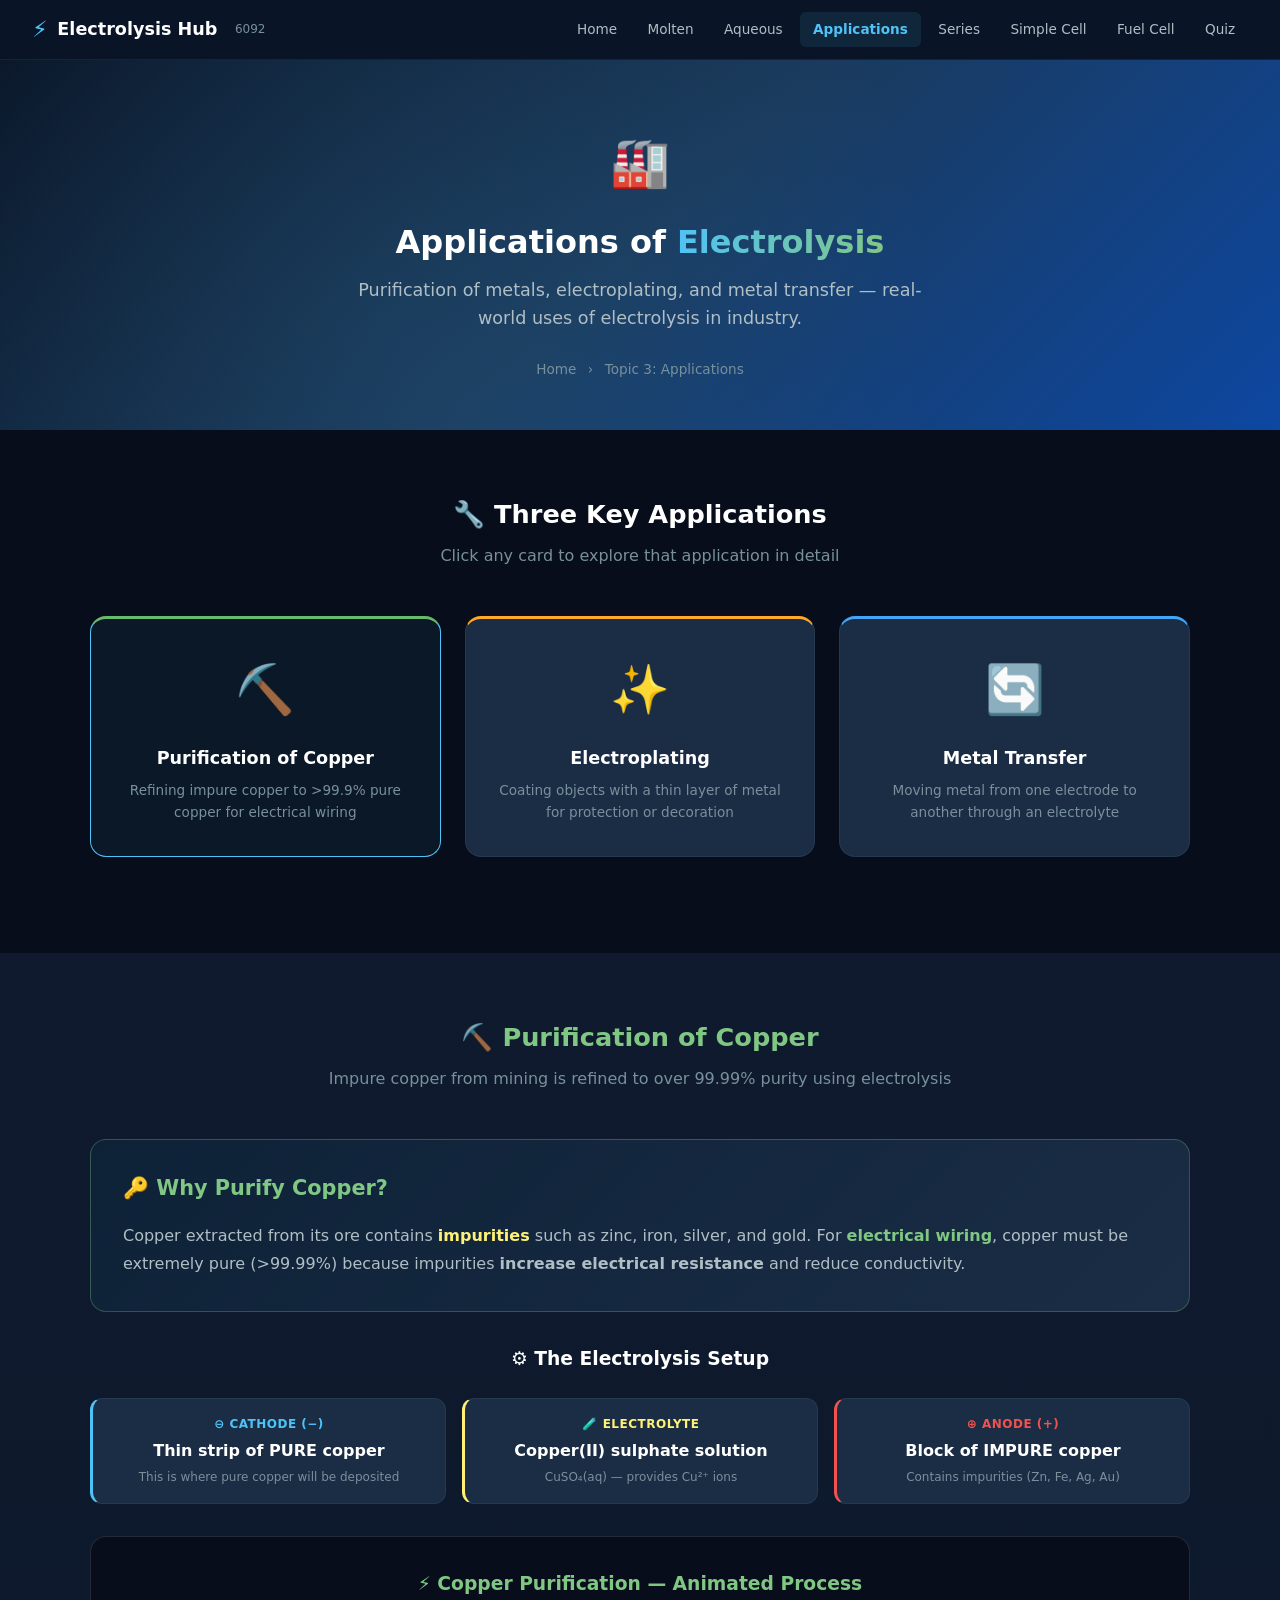
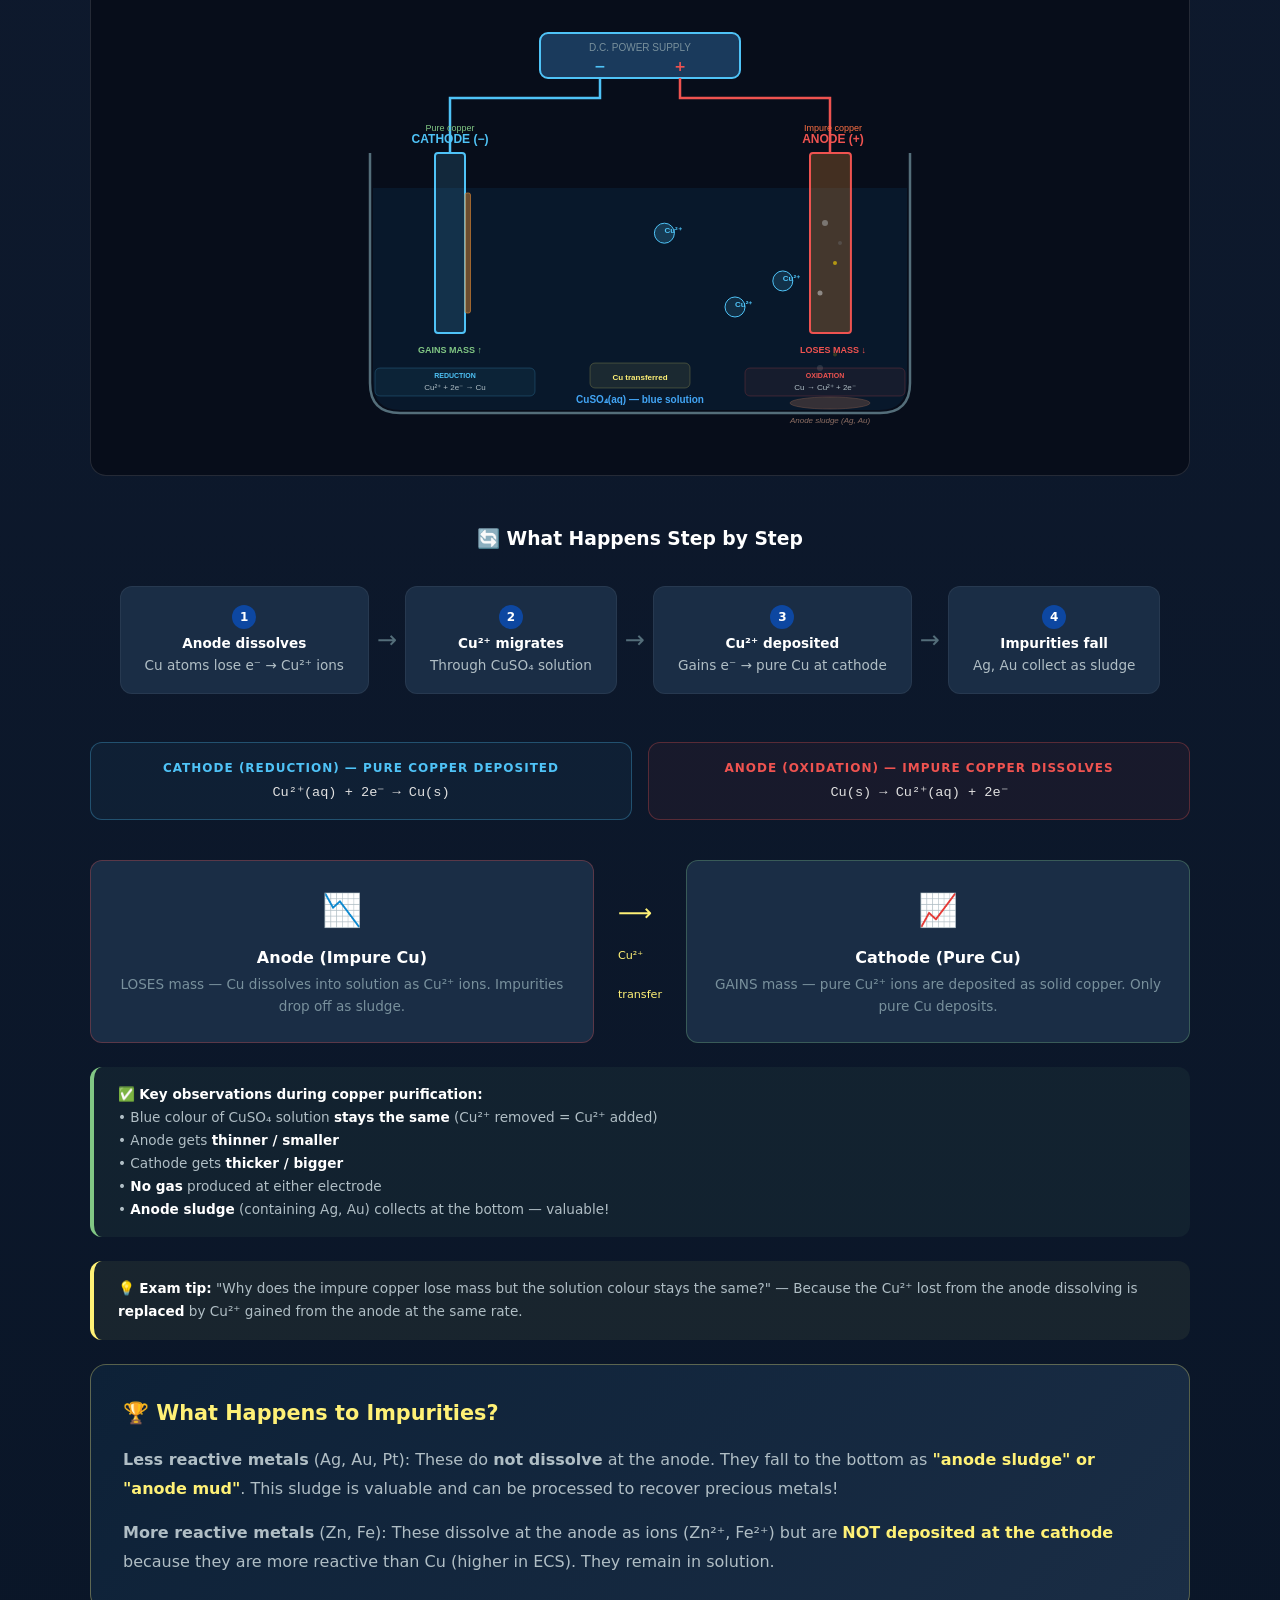
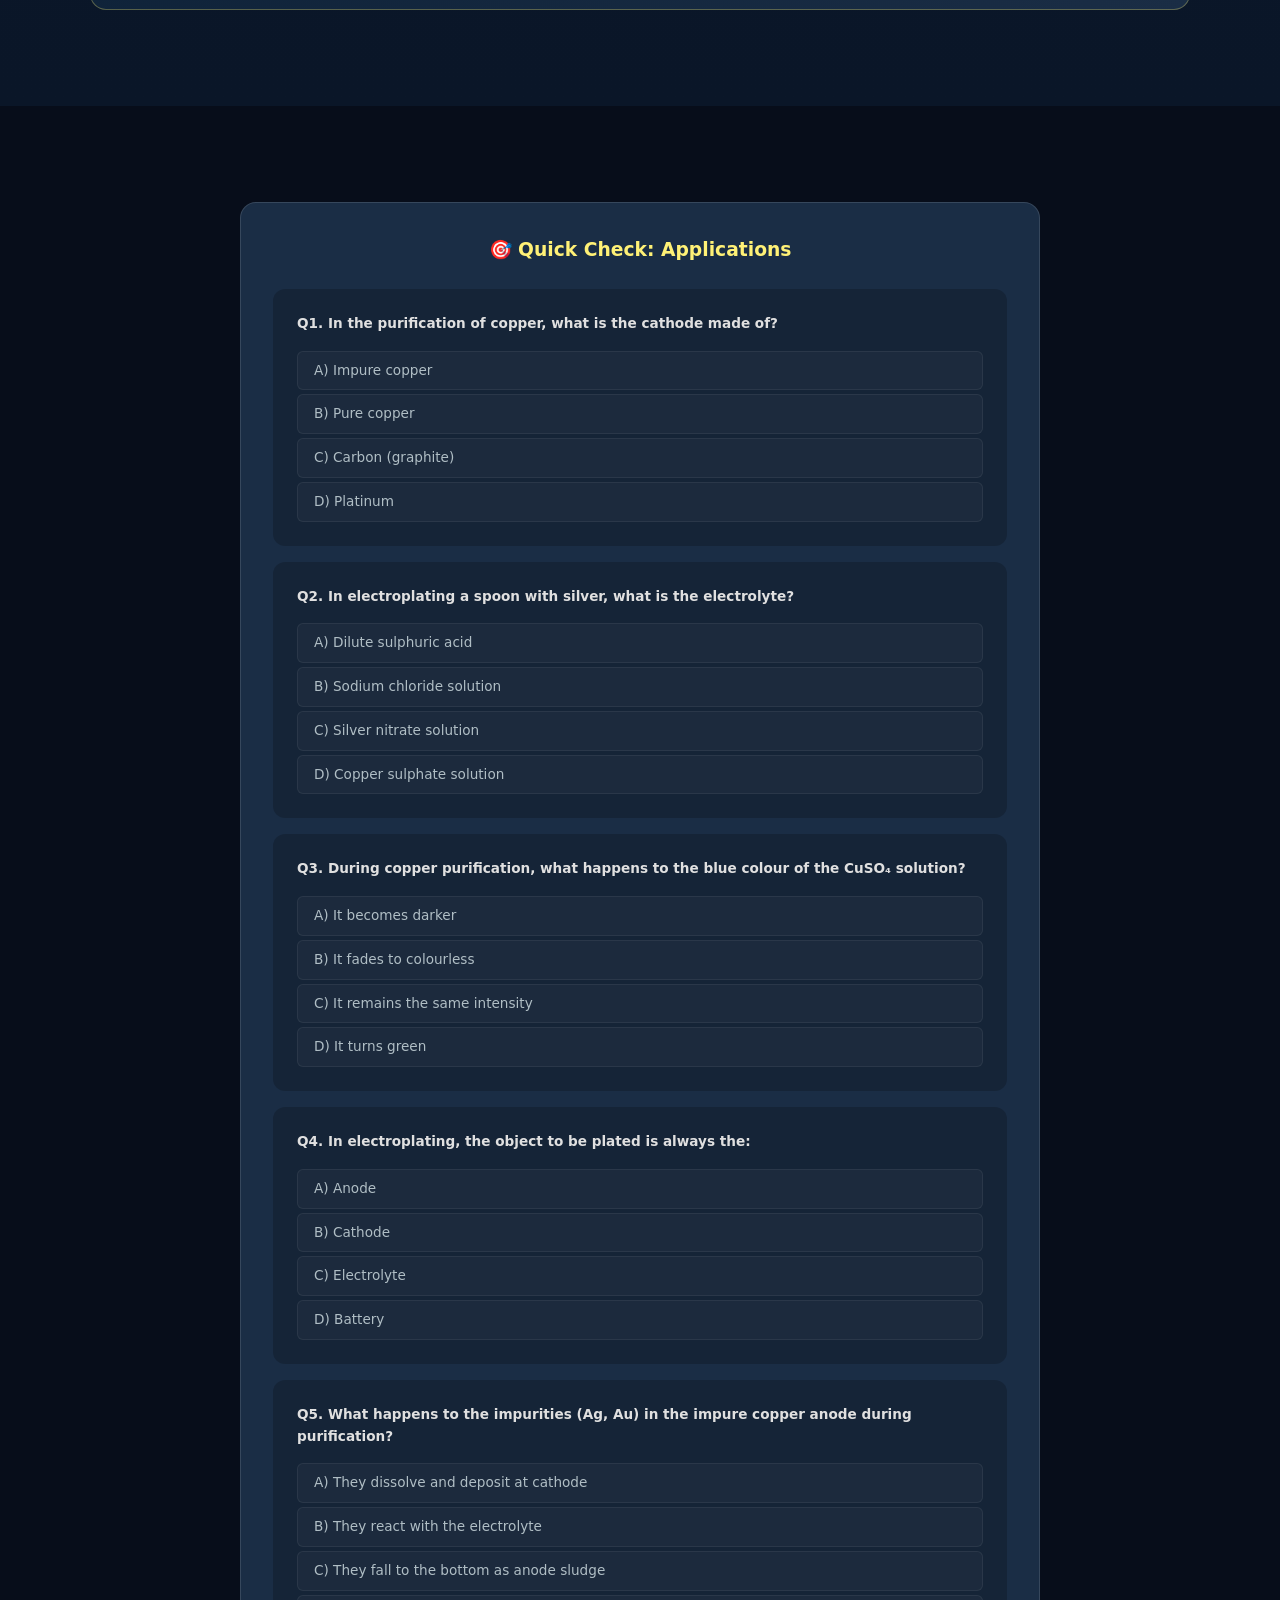
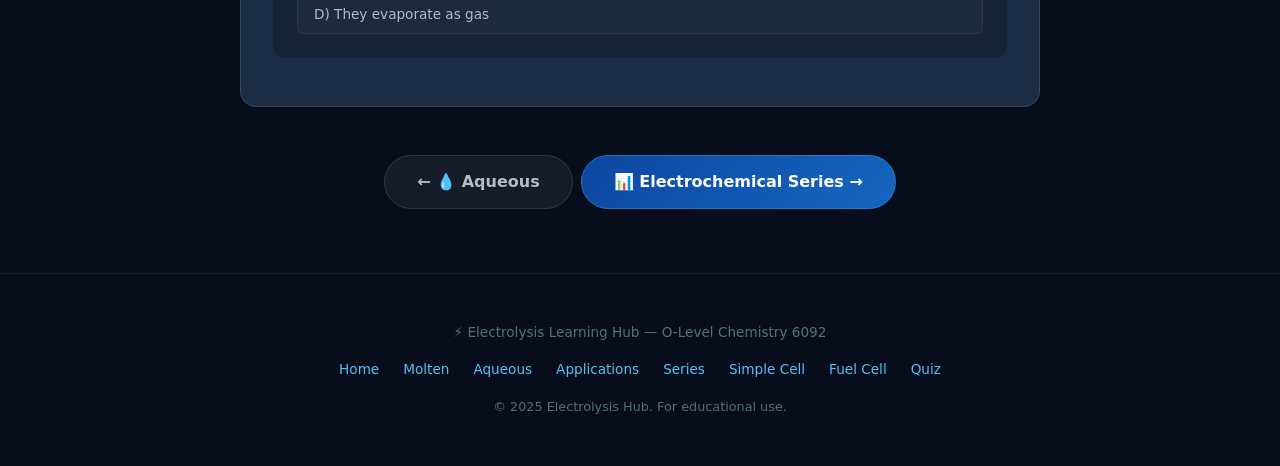
==== applications.html @ e43a7a14 "Add files via upload" ====
<!DOCTYPE html>
<html lang="en">
<head>
    <meta charset="UTF-8">
    <meta name="viewport" content="width=device-width, initial-scale=1.0">
    <title>Applications of Electrolysis | Electrolysis Hub</title>
    <link rel="stylesheet" href="styles.css">
    <style>
        /* ===== APPLICATION PAGE SPECIFIC STYLES ===== */

        /* Application card with icon strip */
        .app-hero-grid {
            display: grid;
            grid-template-columns: repeat(3, 1fr);
            gap: var(--space-lg);
            margin: var(--space-xl) 0;
        }

        .app-hero-card {
            background: var(--bg-card);
            border: 1px solid var(--border-subtle);
            border-radius: var(--radius-lg);
            padding: var(--space-xl);
            text-align: center;
            cursor: pointer;
            transition: all var(--transition-fast);
        }

        .app-hero-card:hover {
            transform: translateY(-4px);
            box-shadow: var(--shadow-glow-blue);
            border-color: var(--border-accent);
        }

        .app-hero-card.active-app {
            border-color: var(--blue-light);
            background: rgba(79, 195, 247, 0.06);
        }

        .app-hero-card .app-icon {
            font-size: 3rem;
            display: block;
            margin-bottom: var(--space-md);
        }

        .app-hero-card h3 {
            color: var(--text-white);
            font-size: var(--fs-md);
            margin-bottom: var(--space-sm);
        }

        .app-hero-card p {
            color: var(--text-muted);
            font-size: var(--fs-sm);
        }

        .app-hero-card.purify { border-top: 3px solid #66bb6a; }
        .app-hero-card.electroplate { border-top: 3px solid #ffa726; }
        .app-hero-card.extract { border-top: 3px solid #42a5f5; }

        /* Application detail panels */
        .app-panel {
            display: none;
            animation: fadeTabIn 0.4s ease;
        }

        .app-panel.active {
            display: block;
        }

        /* Setup diagram label cards */
        .setup-labels {
            display: grid;
            grid-template-columns: repeat(3, 1fr);
            gap: var(--space-md);
            margin: var(--space-lg) 0;
        }

        .setup-label-card {
            background: var(--bg-card);
            border: 1px solid var(--border-subtle);
            border-radius: var(--radius-md);
            padding: var(--space-md) var(--space-lg);
            text-align: center;
            transition: all var(--transition-fast);
        }

        .setup-label-card:hover {
            border-color: var(--border-accent);
        }

        .setup-label-card .label-title {
            font-size: var(--fs-xs);
            font-weight: 700;
            text-transform: uppercase;
            letter-spacing: 0.5px;
            margin-bottom: var(--space-xs);
        }

        .setup-label-card .label-value {
            color: var(--text-white);
            font-weight: 600;
            font-size: var(--fs-base);
        }

        .setup-label-card .label-detail {
            color: var(--text-muted);
            font-size: var(--fs-xs);
            margin-top: var(--space-xs);
        }

        .setup-label-card.cathode-label { border-left: 3px solid var(--blue-light); }
        .setup-label-card.cathode-label .label-title { color: var(--blue-light); }

        .setup-label-card.anode-label { border-left: 3px solid var(--red-light); }
        .setup-label-card.anode-label .label-title { color: var(--red-light); }

        .setup-label-card.electrolyte-label { border-left: 3px solid var(--yellow-light); }
        .setup-label-card.electrolyte-label .label-title { color: var(--yellow-light); }

        /* Process flow */
        .process-flow {
            display: flex;
            align-items: center;
            justify-content: center;
            gap: var(--space-sm);
            margin: var(--space-xl) 0;
            flex-wrap: wrap;
        }

        .flow-step {
            background: var(--bg-card);
            border: 1px solid var(--border-subtle);
            border-radius: var(--radius-md);
            padding: var(--space-md) var(--space-lg);
            text-align: center;
            min-width: 140px;
            transition: all var(--transition-fast);
        }

        .flow-step:hover {
            border-color: var(--border-accent);
        }

        .flow-step .flow-num {
            display: inline-block;
            width: 24px;
            height: 24px;
            border-radius: 50%;
            background: var(--blue-primary);
            color: #fff;
            font-size: var(--fs-xs);
            font-weight: 700;
            line-height: 24px;
            margin-bottom: var(--space-xs);
        }

        .flow-step .flow-text {
            color: var(--text-secondary);
            font-size: var(--fs-sm);
        }

        .flow-step .flow-text strong {
            color: var(--text-white);
            display: block;
        }

        .flow-arrow {
            color: var(--text-dim);
            font-size: 1.5rem;
        }

        /* Electroplating builder */
        .plating-builder {
            background: var(--bg-card);
            border: 1px solid var(--border-light);
            border-radius: var(--radius-lg);
            padding: var(--space-xl);
            margin: var(--space-xl) 0;
        }

        .plating-builder h4 {
            color: var(--text-white);
            text-align: center;
            margin-bottom: var(--space-lg);
        }

        .builder-row {
            display: grid;
            grid-template-columns: 1fr 1fr 1fr;
            gap: var(--space-lg);
            margin-bottom: var(--space-lg);
        }

        .builder-field label {
            display: block;
            color: var(--text-secondary);
            font-size: var(--fs-sm);
            font-weight: 600;
            margin-bottom: var(--space-sm);
        }

        .builder-field select {
            width: 100%;
            padding: 0.6rem 1rem;
            background: var(--bg-elevated);
            color: var(--text-primary);
            border: 1px solid var(--border-light);
            border-radius: var(--radius-sm);
            font-size: var(--fs-sm);
            font-family: var(--font-main);
            cursor: pointer;
            appearance: none;
            -webkit-appearance: none;
            background-image: url("data:image/svg+xml,%3Csvg xmlns='http://www.w3.org/2000/svg' width='12' height='8' viewBox='0 0 12 8'%3E%3Cpath d='M1 1l5 5 5-5' stroke='%2378909c' stroke-width='1.5' fill='none'/%3E%3C/svg%3E");
            background-repeat: no-repeat;
            background-position: right 10px center;
            padding-right: 2rem;
        }

        .builder-field select:focus {
            outline: none;
            border-color: var(--blue-light);
            box-shadow: 0 0 0 3px rgba(79, 195, 247, 0.15);
        }

        /* Plating result card */
        .plating-result {
            display: none;
            background: rgba(0, 0, 0, 0.2);
            border: 1px solid var(--border-subtle);
            border-radius: var(--radius-lg);
            padding: var(--space-xl);
            margin-top: var(--space-lg);
            animation: fadeTabIn 0.3s ease;
        }

        .plating-result.show { display: block; }

        .plating-result .result-title {
            color: var(--yellow-light);
            font-size: var(--fs-lg);
            text-align: center;
            margin-bottom: var(--space-lg);
        }

        /* Real-world applications info */
        .real-world-grid {
            display: grid;
            grid-template-columns: repeat(auto-fit, minmax(240px, 1fr));
            gap: var(--space-lg);
            margin: var(--space-xl) 0;
        }

        .rw-card {
            background: var(--bg-card);
            border: 1px solid var(--border-subtle);
            border-radius: var(--radius-lg);
            padding: var(--space-xl);
            transition: all var(--transition-fast);
        }

        .rw-card:hover {
            border-color: var(--border-accent);
            transform: translateY(-2px);
        }

        .rw-card .rw-icon {
            font-size: 2rem;
            margin-bottom: var(--space-md);
        }

        .rw-card h4 {
            color: var(--text-white);
            font-size: var(--fs-base);
            margin-bottom: var(--space-sm);
        }

        .rw-card p {
            color: var(--text-secondary);
            font-size: var(--fs-sm);
            line-height: 1.6;
        }

        /* Animated transfer visual */
        .transfer-visual {
            background: var(--bg-darkest);
            border: 1px solid var(--border-light);
            border-radius: var(--radius-lg);
            padding: var(--space-xl);
            margin: var(--space-xl) 0;
            text-align: center;
            overflow: hidden;
        }

        /* Mass change indicator */
        .mass-change-row {
            display: grid;
            grid-template-columns: 1fr auto 1fr;
            gap: var(--space-lg);
            align-items: center;
            margin: var(--space-lg) 0;
        }

        .mass-box {
            background: var(--bg-card);
            border: 1px solid var(--border-subtle);
            border-radius: var(--radius-md);
            padding: var(--space-lg);
            text-align: center;
        }

        .mass-box.increase {
            border-color: rgba(129, 199, 132, 0.3);
        }

        .mass-box.increase .mass-icon { color: var(--green-light); }

        .mass-box.decrease {
            border-color: rgba(239, 83, 80, 0.3);
        }

        .mass-box.decrease .mass-icon { color: var(--red-light); }

        .mass-icon {
            font-size: 2rem;
            display: block;
            margin-bottom: var(--space-sm);
        }

        .mass-label {
            color: var(--text-white);
            font-weight: 600;
            font-size: var(--fs-base);
            margin-bottom: var(--space-xs);
        }

        .mass-detail {
            color: var(--text-muted);
            font-size: var(--fs-sm);
        }

        .mass-arrow {
            color: var(--yellow-light);
            font-size: 1.5rem;
        }

        /* Advantages disadvantages grid */
        .adv-disadv {
            display: grid;
            grid-template-columns: 1fr 1fr;
            gap: var(--space-lg);
            margin: var(--space-lg) 0;
        }

        .adv-col, .disadv-col {
            background: var(--bg-card);
            border-radius: var(--radius-lg);
            padding: var(--space-xl);
            border: 1px solid var(--border-subtle);
        }

        .adv-col {
            border-top: 3px solid var(--green-light);
        }

        .adv-col h4 {
            color: var(--green-light);
            margin-bottom: var(--space-md);
        }

        .disadv-col {
            border-top: 3px solid var(--red-light);
        }

        .disadv-col h4 {
            color: var(--red-light);
            margin-bottom: var(--space-md);
        }

        .adv-col li, .disadv-col li {
            padding: var(--space-sm) 0;
            color: var(--text-secondary);
            font-size: var(--fs-sm);
            line-height: 1.6;
            padding-left: 1.3rem;
            position: relative;
        }

        .adv-col li::before {
            content: '✓';
            position: absolute;
            left: 0;
            color: var(--green-light);
            font-weight: bold;
        }

        .disadv-col li::before {
            content: '✗';
            position: absolute;
            left: 0;
            color: var(--red-light);
            font-weight: bold;
        }

        /* Quick check quiz */
        .quick-check {
            background: var(--bg-card);
            border: 1px solid var(--border-light);
            border-radius: var(--radius-lg);
            padding: var(--space-xl);
            margin: var(--space-xl) 0;
        }

        .quick-check h3 {
            color: var(--yellow-light);
            text-align: center;
            margin-bottom: var(--space-lg);
        }

        .qc-question {
            background: rgba(0,0,0,0.2);
            border-radius: var(--radius-md);
            padding: var(--space-lg);
            margin-bottom: var(--space-md);
        }

        .qc-question p {
            color: var(--text-primary);
            font-size: var(--fs-sm);
            font-weight: 600;
            margin-bottom: var(--space-md);
        }

        .qc-options {
            display: flex;
            flex-direction: column;
            gap: var(--space-xs);
        }

        .qc-opt {
            padding: 0.5rem var(--space-md);
            background: rgba(255,255,255,0.03);
            border: 1px solid var(--border-subtle);
            border-radius: var(--radius-sm);
            color: var(--text-secondary);
            font-size: var(--fs-sm);
            cursor: pointer;
            transition: all var(--transition-fast);
        }

        .qc-opt:hover {
            background: rgba(79, 195, 247, 0.06);
            border-color: var(--border-accent);
        }

        .qc-opt.selected { border-color: var(--blue-light); background: rgba(79,195,247,0.08); color: var(--text-primary); }
        .qc-opt.correct-opt { border-color: var(--green-light) !important; background: rgba(129,199,132,0.1) !important; color: var(--green-light) !important; }
        .qc-opt.wrong-opt { border-color: var(--red-light) !important; background: rgba(239,83,80,0.08) !important; color: var(--red-light) !important; }

        .qc-feedback {
            display: none;
            margin-top: var(--space-sm);
            padding: var(--space-sm) var(--space-md);
            border-radius: var(--radius-sm);
            font-size: var(--fs-xs);
            line-height: 1.6;
        }

        .qc-feedback.show { display: block; animation: fadeTabIn 0.3s ease; }
        .qc-feedback.correct-fb { background: rgba(129,199,132,0.08); border: 1px solid rgba(129,199,132,0.2); color: var(--green-light); }
        .qc-feedback.wrong-fb { background: rgba(239,83,80,0.08); border: 1px solid rgba(239,83,80,0.2); color: var(--red-light); }

        /* Responsive */
        @media (max-width: 768px) {
            .app-hero-grid {
                grid-template-columns: 1fr;
            }
            .setup-labels {
                grid-template-columns: 1fr;
            }
            .builder-row {
                grid-template-columns: 1fr;
            }
            .mass-change-row {
                grid-template-columns: 1fr;
            }
            .mass-arrow {
                transform: rotate(90deg);
            }
            .adv-disadv {
                grid-template-columns: 1fr;
            }
            .process-flow {
                flex-direction: column;
            }
            .flow-arrow {
                transform: rotate(90deg);
            }
        }
    </style>
</head>
<body>

    <!-- ===== NAVIGATION ===== -->
    <nav class="top-nav" id="topNav">
        <a href="index.html" class="nav-brand">
            <span class="brand-icon">⚡</span>
            <span class="brand-text">Electrolysis Hub</span>
            <span class="brand-sub">6092</span>
        </a>
        <button class="nav-toggle" id="navToggle" aria-label="Toggle navigation">
            <span></span><span></span><span></span>
        </button>
        <div class="nav-links" id="navLinks">
            <a href="index.html">Home</a>
            <a href="molten.html">Molten</a>
            <a href="aqueous.html">Aqueous</a>
            <a href="applications.html" class="active">Applications</a>
            <a href="electrochemical.html">Series</a>
            <a href="simple-cell.html">Simple Cell</a>
            <a href="fuel-cell.html">Fuel Cell</a>
            <a href="quiz.html">Quiz</a>
        </div>
    </nav>

    <div class="page-wrapper">

        <!-- ===== PAGE HEADER ===== -->
        <header class="page-header">
            <span class="header-icon">🏭</span>
            <h1>Applications of <span>Electrolysis</span></h1>
            <p class="header-desc">
                Purification of metals, electroplating, and metal transfer — 
                real-world uses of electrolysis in industry.
            </p>
            <div class="breadcrumb">
                <a href="index.html">Home</a>
                <span class="sep">›</span>
                <span>Topic 3: Applications</span>
            </div>
        </header>

        <!-- ===== APPLICATION SELECTOR ===== -->
        <section class="section">
            <div class="content-wrapper">
                <h2 class="section-title">🔧 Three Key Applications</h2>
                <p class="section-subtitle">Click any card to explore that application in detail</p>

                <div class="app-hero-grid">
                    <div class="app-hero-card purify active-app" data-app="purification">
                        <span class="app-icon">⛏️</span>
                        <h3>Purification of Copper</h3>
                        <p>Refining impure copper to >99.9% pure copper for electrical wiring</p>
                    </div>
                    <div class="app-hero-card electroplate" data-app="electroplating">
                        <span class="app-icon">✨</span>
                        <h3>Electroplating</h3>
                        <p>Coating objects with a thin layer of metal for protection or decoration</p>
                    </div>
                    <div class="app-hero-card extract" data-app="transfer">
                        <span class="app-icon">🔄</span>
                        <h3>Metal Transfer</h3>
                        <p>Moving metal from one electrode to another through an electrolyte</p>
                    </div>
                </div>
            </div>
        </section>

        <!-- ============================================ -->
        <!-- ===== APPLICATION 1: PURIFICATION ===== -->
        <!-- ============================================ -->
        <section class="section section-alt">
            <div class="content-wrapper">
                <div class="app-panel active" id="panel-purification">

                    <h2 class="section-title" style="color: var(--green-light);">⛏️ Purification of Copper</h2>
                    <p class="section-subtitle">
                        Impure copper from mining is refined to over 99.99% purity using electrolysis
                    </p>

                    <div class="info-box green">
                        <h3>🔑 Why Purify Copper?</h3>
                        <p>
                            Copper extracted from its ore contains <span class="highlight">impurities</span> 
                            such as zinc, iron, silver, and gold. For <span class="term">electrical wiring</span>, 
                            copper must be extremely pure (>99.99%) because impurities <strong>increase 
                            electrical resistance</strong> and reduce conductivity.
                        </p>
                    </div>

                    <!-- Setup labels -->
                    <h3 style="color: var(--text-white); text-align: center; margin-bottom: var(--space-md);">
                        ⚙️ The Electrolysis Setup
                    </h3>
                    <div class="setup-labels">
                        <div class="setup-label-card cathode-label">
                            <div class="label-title">⊖ Cathode (−)</div>
                            <div class="label-value">Thin strip of PURE copper</div>
                            <div class="label-detail">This is where pure copper will be deposited</div>
                        </div>
                        <div class="setup-label-card electrolyte-label">
                            <div class="label-title">🧪 Electrolyte</div>
                            <div class="label-value">Copper(II) sulphate solution</div>
                            <div class="label-detail">CuSO₄(aq) — provides Cu²⁺ ions</div>
                        </div>
                        <div class="setup-label-card anode-label">
                            <div class="label-title">⊕ Anode (+)</div>
                            <div class="label-value">Block of IMPURE copper</div>
                            <div class="label-detail">Contains impurities (Zn, Fe, Ag, Au)</div>
                        </div>
                    </div>

                    <!-- Animated SVG Diagram -->
                    <div class="transfer-visual">
                        <h3 style="color: var(--green-light); margin-bottom: var(--space-lg);">
                            ⚡ Copper Purification — Animated Process
                        </h3>
                        <svg id="purificationSVG" viewBox="0 0 700 420" xmlns="http://www.w3.org/2000/svg" style="max-width: 700px; margin: 0 auto;">
                            <!-- Battery -->
                            <rect x="250" y="10" width="200" height="45" rx="8" fill="#1a3a5c" stroke="#4fc3f7" stroke-width="2"/>
                            <text x="350" y="28" text-anchor="middle" fill="#78909c" font-size="10" font-family="Arial">D.C. POWER SUPPLY</text>
                            <text x="310" y="48" text-anchor="middle" fill="#4fc3f7" font-size="14" font-weight="bold">−</text>
                            <text x="390" y="48" text-anchor="middle" fill="#ef5350" font-size="14" font-weight="bold">+</text>

                            <!-- Wires -->
                            <path d="M310 55 L310 75 L160 75 L160 130" stroke="#4fc3f7" stroke-width="2.5" fill="none"/>
                            <path d="M390 55 L390 75 L540 75 L540 130" stroke="#ef5350" stroke-width="2.5" fill="none"/>

                            <!-- Beaker -->
                            <path d="M80 130 L80 360 Q80 390 110 390 L590 390 Q620 390 620 360 L620 130" stroke="#546e7a" stroke-width="2.5" fill="none"/>

                            <!-- Solution -->
                            <path d="M83 165 L83 358 Q83 387 110 387 L590 387 Q617 387 617 358 L617 165 Z" fill="rgba(33,150,243,0.08)"/>
                            <text x="350" y="380" text-anchor="middle" fill="#42a5f5" font-size="10" font-weight="bold" font-family="Arial">CuSO₄(aq) — blue solution</text>

                            <!-- CATHODE: Pure copper (thin, grows) -->
                            <rect x="145" y="130" width="30" height="180" rx="3" fill="rgba(79,195,247,0.15)" stroke="#4fc3f7" stroke-width="2"/>
                            <!-- Growing layer -->
                            <rect x="175" y="170" width="8" height="120" rx="2" fill="rgba(205,127,50,0.5)" stroke="rgba(205,127,50,0.7)" stroke-width="1">
                                <animate attributeName="width" values="2;8;12" dur="6s" repeatCount="indefinite"/>
                                <animate attributeName="x" values="175;175;175" dur="6s" repeatCount="indefinite"/>
                            </rect>
                            <text x="160" y="120" text-anchor="middle" fill="#4fc3f7" font-size="12" font-weight="bold" font-family="Arial">CATHODE (−)</text>
                            <text x="160" y="108" text-anchor="middle" fill="#81c784" font-size="9" font-family="Arial">Pure copper</text>
                            <text x="160" y="330" text-anchor="middle" fill="#81c784" font-size="9" font-family="Arial" font-weight="bold">GAINS MASS ↑</text>

                            <!-- ANODE: Impure copper (thick, shrinks) -->
                            <rect x="520" y="130" width="45" height="180" rx="3" fill="rgba(205,127,50,0.3)" stroke="#ef5350" stroke-width="2">
                                <animate attributeName="width" values="45;38;32" dur="6s" repeatCount="indefinite"/>
                            </rect>
                            <!-- Impurity specks -->
                            <circle cx="535" cy="200" r="3" fill="rgba(158,158,158,0.6)"/>
                            <circle cx="545" cy="240" r="2" fill="rgba(255,215,0,0.6)"/>
                            <circle cx="530" cy="270" r="2.5" fill="rgba(192,192,192,0.6)"/>
                            <circle cx="550" cy="220" r="2" fill="rgba(100,100,100,0.5)"/>
                            <text x="543" y="120" text-anchor="middle" fill="#ef5350" font-size="12" font-weight="bold" font-family="Arial">ANODE (+)</text>
                            <text x="543" y="108" text-anchor="middle" fill="#ff7043" font-size="9" font-family="Arial">Impure copper</text>
                            <text x="543" y="330" text-anchor="middle" fill="#ef5350" font-size="9" font-family="Arial" font-weight="bold">LOSES MASS ↓</text>

                            <!-- Cu²⁺ ions moving from anode to cathode -->
                            <circle r="10" fill="rgba(79,195,247,0.2)" stroke="#4fc3f7" stroke-width="1">
                                <animateMotion dur="4s" repeatCount="indefinite" path="M510,220 Q350,200 200,220"/>
                            </circle>
                            <text font-size="8" fill="#4fc3f7" font-weight="bold" font-family="Arial">
                                Cu²⁺
                                <animateMotion dur="4s" repeatCount="indefinite" path="M510,220 Q350,200 200,220"/>
                            </text>

                            <circle r="10" fill="rgba(79,195,247,0.15)" stroke="#4fc3f7" stroke-width="1">
                                <animateMotion dur="4.5s" repeatCount="indefinite" begin="1.5s" path="M510,260 Q350,240 200,260"/>
                            </circle>
                            <text font-size="8" fill="#4fc3f7" font-weight="bold" font-family="Arial">
                                Cu²⁺
                                <animateMotion dur="4.5s" repeatCount="indefinite" begin="1.5s" path="M510,260 Q350,240 200,260"/>
                            </text>

                            <circle r="10" fill="rgba(79,195,247,0.12)" stroke="#4fc3f7" stroke-width="1">
                                <animateMotion dur="5s" repeatCount="indefinite" begin="0.8s" path="M500,290 Q350,270 210,290"/>
                            </circle>
                            <text font-size="8" fill="#4fc3f7" font-weight="bold" font-family="Arial">
                                Cu²⁺
                                <animateMotion dur="5s" repeatCount="indefinite" begin="0.8s" path="M500,290 Q350,270 210,290"/>
                            </text>

                            <!-- Impurities falling (anode mud) -->
                            <circle cx="530" cy="310" r="3" fill="rgba(158,158,158,0.5)">
                                <animate attributeName="cy" values="310;350;380" dur="4s" repeatCount="indefinite"/>
                                <animate attributeName="opacity" values="0.6;0.4;0.2" dur="4s" repeatCount="indefinite"/>
                            </circle>
                            <circle cx="545" cy="300" r="2" fill="rgba(255,215,0,0.5)">
                                <animate attributeName="cy" values="300;345;375" dur="5s" repeatCount="indefinite"/>
                                <animate attributeName="opacity" values="0.5;0.3;0.1" dur="5s" repeatCount="indefinite"/>
                            </circle>

                            <!-- Anode mud/sludge at bottom -->
                            <ellipse cx="540" cy="380" rx="40" ry="6" fill="rgba(120,85,72,0.4)" stroke="rgba(120,85,72,0.5)" stroke-width="1"/>
                            <text x="540" y="400" text-anchor="middle" fill="#8d6e63" font-size="8" font-family="Arial" font-style="italic">Anode sludge (Ag, Au)</text>

                            <!-- Process labels -->
                            <rect x="300" y="340" width="100" height="25" rx="5" fill="rgba(255,241,118,0.08)" stroke="rgba(255,241,118,0.2)" stroke-width="1"/>
                            <text x="350" y="357" text-anchor="middle" fill="#fff176" font-size="8" font-family="Arial" font-weight="bold">Cu transferred</text>

                            <!-- Equations -->
                            <rect x="85" y="345" width="160" height="28" rx="5" fill="rgba(79,195,247,0.06)" stroke="rgba(79,195,247,0.2)" stroke-width="1"/>
                            <text x="165" y="355" text-anchor="middle" fill="#4fc3f7" font-size="7" font-weight="bold" font-family="Arial">REDUCTION</text>
                            <text x="165" y="367" text-anchor="middle" fill="#b0bec5" font-size="8" font-family="Arial">Cu²⁺ + 2e⁻ → Cu</text>

                            <rect x="455" y="345" width="160" height="28" rx="5" fill="rgba(239,83,80,0.06)" stroke="rgba(239,83,80,0.2)" stroke-width="1"/>
                            <text x="535" y="355" text-anchor="middle" fill="#ef5350" font-size="7" font-weight="bold" font-family="Arial">OXIDATION</text>
                            <text x="535" y="367" text-anchor="middle" fill="#b0bec5" font-size="8" font-family="Arial">Cu → Cu²⁺ + 2e⁻</text>
                        </svg>
                    </div>

                    <!-- Process Flow -->
                    <h3 style="color: var(--text-white); text-align: center; margin-top: var(--space-2xl); margin-bottom: var(--space-md);">
                        🔄 What Happens Step by Step
                    </h3>
                    <div class="process-flow">
                        <div class="flow-step">
                            <span class="flow-num">1</span>
                            <div class="flow-text"><strong>Anode dissolves</strong>Cu atoms lose e⁻ → Cu²⁺ ions</div>
                        </div>
                        <span class="flow-arrow">→</span>
                        <div class="flow-step">
                            <span class="flow-num">2</span>
                            <div class="flow-text"><strong>Cu²⁺ migrates</strong>Through CuSO₄ solution</div>
                        </div>
                        <span class="flow-arrow">→</span>
                        <div class="flow-step">
                            <span class="flow-num">3</span>
                            <div class="flow-text"><strong>Cu²⁺ deposited</strong>Gains e⁻ → pure Cu at cathode</div>
                        </div>
                        <span class="flow-arrow">→</span>
                        <div class="flow-step">
                            <span class="flow-num">4</span>
                            <div class="flow-text"><strong>Impurities fall</strong>Ag, Au collect as sludge</div>
                        </div>
                    </div>

                    <!-- Equations -->
                    <div class="equations-row">
                        <div class="equation-block cathode">
                            <span class="label">Cathode (Reduction) — Pure copper deposited</span>
                            Cu²⁺(aq) + 2e⁻ → Cu(s)
                        </div>
                        <div class="equation-block anode">
                            <span class="label">Anode (Oxidation) — Impure copper dissolves</span>
                            Cu(s) → Cu²⁺(aq) + 2e⁻
                        </div>
                    </div>

                    <!-- Mass change visual -->
                    <div class="mass-change-row">
                        <div class="mass-box decrease">
                            <span class="mass-icon">📉</span>
                            <div class="mass-label">Anode (Impure Cu)</div>
                            <div class="mass-detail">LOSES mass — Cu dissolves into solution as Cu²⁺ ions. Impurities drop off as sludge.</div>
                        </div>
                        <span class="mass-arrow">⟶<br><span style="font-size: 0.7rem;">Cu²⁺<br>transfer</span></span>
                        <div class="mass-box increase">
                            <span class="mass-icon">📈</span>
                            <div class="mass-label">Cathode (Pure Cu)</div>
                            <div class="mass-detail">GAINS mass — pure Cu²⁺ ions are deposited as solid copper. Only pure Cu deposits.</div>
                        </div>
                    </div>

                    <!-- Key observations -->
                    <div class="callout callout-success">
                        ✅ <strong>Key observations during copper purification:</strong><br>
                        • Blue colour of CuSO₄ solution <strong>stays the same</strong> (Cu²⁺ removed = Cu²⁺ added)<br>
                        • Anode gets <strong>thinner / smaller</strong><br>
                        • Cathode gets <strong>thicker / bigger</strong><br>
                        • <strong>No gas</strong> produced at either electrode<br>
                        • <strong>Anode sludge</strong> (containing Ag, Au) collects at the bottom — valuable!
                    </div>

                    <div class="callout callout-tip">
                        💡 <strong>Exam tip:</strong> "Why does the impure copper lose mass but the solution 
                        colour stays the same?" — Because the Cu²⁺ lost from the anode dissolving is 
                        <strong>replaced</strong> by Cu²⁺ gained from the anode at the same rate.
                    </div>

                    <!-- What about impurities -->
                    <div class="info-box yellow">
                        <h3>🏆 What Happens to Impurities?</h3>
                        <p>
                            <strong>Less reactive metals</strong> (Ag, Au, Pt): These do <strong>not dissolve</strong> at the anode. 
                            They fall to the bottom as <span class="highlight">"anode sludge" or "anode mud"</span>. 
                            This sludge is valuable and can be processed to recover precious metals!
                        </p>
                        <p>
                            <strong>More reactive metals</strong> (Zn, Fe): These dissolve at the anode as ions (Zn²⁺, Fe²⁺) 
                            but are <span class="highlight">NOT deposited at the cathode</span> because they are 
                            more reactive than Cu (higher in ECS). They remain in solution.
                        </p>
                    </div>
                </div>

                <!-- ============================================ -->
                <!-- ===== APPLICATION 2: ELECTROPLATING ===== -->
                <!-- ============================================ -->
                <div class="app-panel" id="panel-electroplating">

                    <h2 class="section-title" style="color: var(--yellow-light);">✨ Electroplating</h2>
                    <p class="section-subtitle">
                        Coating an object with a thin layer of metal for protection, appearance, or corrosion resistance
                    </p>

                    <div class="info-box yellow">
                        <h3>🔑 What is Electroplating?</h3>
                        <p>
                            Electroplating is the process of using electrolysis to <span class="highlight">coat 
                            a cheaper metal object with a thin layer of a more attractive or resistant metal</span>, 
                            such as silver, gold, chromium, or nickel.
                        </p>
                        <p>
                            Common examples: <span class="term">silver-plating</span> cutlery, 
                            <span class="term">chromium-plating</span> car bumpers, 
                            <span class="term">tin-plating</span> steel food cans, 
                            <span class="term">gold-plating</span> jewellery.
                        </p>
                    </div>

                    <!-- Setup Rule -->
                    <div class="info-box">
                        <h3>📐 The Three Rules of Electroplating Setup</h3>
                        <p>To remember the setup, just answer three questions:</p>
                        <div class="steps-timeline" style="margin-top: var(--space-lg);">
                            <div class="step" data-step="1">
                                <h4>1. What is the CATHODE?</h4>
                                <p>The <span class="term-blue">object to be plated</span> — this is always the 
                                cathode because the plating metal must be <strong>deposited onto it</strong> (reduction).</p>
                            </div>
                            <div class="step" data-step="2">
                                <h4>2. What is the ANODE?</h4>
                                <p>A piece of the <span class="term-red">plating metal</span> — this dissolves 
                                during electrolysis to keep the concentration of metal ions constant.</p>
                            </div>
                            <div class="step" data-step="3">
                                <h4>3. What is the ELECTROLYTE?</h4>
                                <p>A solution containing <span class="highlight">ions of the plating metal</span> — 
                                e.g., silver nitrate for silver plating, copper(II) sulphate for copper plating.</p>
                            </div>
                        </div>
                    </div>

                    <div class="callout callout-tip">
                        💡 <strong>Memory trick:</strong> The <strong>plating metal</strong> appears in 
                        <strong>TWO</strong> places: as the <strong>anode</strong> AND in the <strong>electrolyte</strong>. 
                        The <strong>object</strong> is always the <strong>cathode</strong>.
                    </div>

                    <!-- Example: Silver plating a spoon -->
                    <h3 style="color: var(--text-white); text-align: center; margin: var(--space-2xl) 0 var(--space-md);">
                        🥄 Example: Silver-Plating a Steel Spoon
                    </h3>

                    <div class="setup-labels">
                        <div class="setup-label-card cathode-label">
                            <div class="label-title">⊖ Cathode (−)</div>
                            <div class="label-value">Steel spoon</div>
                            <div class="label-detail">Object to be plated</div>
                        </div>
                        <div class="setup-label-card electrolyte-label">
                            <div class="label-title">🧪 Electrolyte</div>
                            <div class="label-value">Silver nitrate — AgNO₃(aq)</div>
                            <div class="label-detail">Contains Ag⁺ ions of plating metal</div>
                        </div>
                        <div class="setup-label-card anode-label">
                            <div class="label-title">⊕ Anode (+)</div>
                            <div class="label-value">Pure silver</div>
                            <div class="label-detail">Plating metal — dissolves to replace Ag⁺</div>
                        </div>
                    </div>

                    <!-- Animated SVG for electroplating -->
                    <div class="transfer-visual">
                        <h3 style="color: var(--yellow-light); margin-bottom: var(--space-lg);">
                            ⚡ Silver Plating — Animated Process
                        </h3>
                        <svg viewBox="0 0 700 380" xmlns="http://www.w3.org/2000/svg" style="max-width: 700px; margin: 0 auto;">
                            <!-- Battery -->
                            <rect x="250" y="10" width="200" height="40" rx="8" fill="#1a3a5c" stroke="#4fc3f7" stroke-width="2"/>
                            <text x="350" y="35" text-anchor="middle" fill="#78909c" font-size="10" font-family="Arial">D.C. SUPPLY</text>
                            <text x="310" y="45" fill="#4fc3f7" font-size="14" font-weight="bold" text-anchor="middle">−</text>
                            <text x="390" y="45" fill="#ef5350" font-size="14" font-weight="bold" text-anchor="middle">+</text>

                            <!-- Wires -->
                            <path d="M310 50 L310 65 L160 65 L160 110" stroke="#4fc3f7" stroke-width="2.5" fill="none"/>
                            <path d="M390 50 L390 65 L540 65 L540 110" stroke="#ef5350" stroke-width="2.5" fill="none"/>

                            <!-- Beaker -->
                            <path d="M80 110 L80 320 Q80 350 110 350 L590 350 Q620 350 620 320 L620 110" stroke="#546e7a" stroke-width="2.5" fill="none"/>

                            <!-- Solution -->
                            <path d="M83 145 L83 318 Q83 347 110 347 L590 347 Q617 347 617 318 L617 145 Z" fill="rgba(33,150,243,0.06)"/>
                            <text x="350" y="340" text-anchor="middle" fill="#42a5f5" font-size="10" font-weight="bold">AgNO₃(aq)</text>

                            <!-- CATHODE: Spoon shape -->
                            <ellipse cx="160" cy="150" rx="25" ry="35" fill="rgba(158,158,158,0.2)" stroke="#90a4ae" stroke-width="2"/>
                            <rect x="155" y="180" width="10" height="100" rx="3" fill="rgba(158,158,158,0.2)" stroke="#90a4ae" stroke-width="2"/>
                            <!-- Silver coating layer growing -->
                            <ellipse cx="160" cy="150" rx="28" ry="38" fill="none" stroke="rgba(192,192,192,0.6)" stroke-width="2" stroke-dasharray="4,2">
                                <animate attributeName="stroke-width" values="0;2;4" dur="5s" repeatCount="indefinite"/>
                                <animate attributeName="stroke-opacity" values="0;0.5;0.8" dur="5s" repeatCount="indefinite"/>
                            </ellipse>
                            <text x="160" y="102" text-anchor="middle" fill="#4fc3f7" font-size="11" font-weight="bold">CATHODE (−)</text>
                            <text x="160" y="90" text-anchor="middle" fill="#78909c" font-size="8">Steel spoon</text>
                            <text x="160" y="300" text-anchor="middle" fill="#81c784" font-size="8" font-weight="bold">Ag deposits here ✓</text>

                            <!-- ANODE: Silver block -->
                            <rect x="520" y="120" width="40" height="140" rx="4" fill="rgba(192,192,192,0.3)" stroke="#bdbdbd" stroke-width="2">
                                <animate attributeName="width" values="40;35;30" dur="6s" repeatCount="indefinite"/>
                            </rect>
                            <text x="540" y="110" text-anchor="middle" fill="#ef5350" font-size="11" font-weight="bold">ANODE (+)</text>
                            <text x="540" y="98" text-anchor="middle" fill="#bdbdbd" font-size="8">Pure silver</text>
                            <text x="540" y="280" text-anchor="middle" fill="#ef5350" font-size="8" font-weight="bold">Ag dissolves ↓</text>

                            <!-- Ag⁺ ions moving -->
                            <circle r="10" fill="rgba(192,192,192,0.2)" stroke="#bdbdbd" stroke-width="1">
                                <animateMotion dur="3.5s" repeatCount="indefinite" path="M510,190 Q350,170 200,190"/>
                            </circle>
                            <text font-size="8" fill="#bdbdbd" font-weight="bold" font-family="Arial">
                                Ag⁺
                                <animateMotion dur="3.5s" repeatCount="indefinite" path="M510,190 Q350,170 200,190"/>
                            </text>

                            <circle r="10" fill="rgba(192,192,192,0.15)" stroke="#bdbdbd" stroke-width="1">
                                <animateMotion dur="4s" repeatCount="indefinite" begin="1.2s" path="M500,230 Q340,210 210,230"/>
                            </circle>
                            <text font-size="8" fill="#bdbdbd" font-weight="bold" font-family="Arial">
                                Ag⁺
                                <animateMotion dur="4s" repeatCount="indefinite" begin="1.2s" path="M500,230 Q340,210 210,230"/>
                            </text>

                            <!-- Equations -->
                            <rect x="85" y="310" width="155" height="25" rx="5" fill="rgba(79,195,247,0.06)" stroke="rgba(79,195,247,0.2)" stroke-width="1"/>
                            <text x="162" y="320" text-anchor="middle" fill="#4fc3f7" font-size="7" font-weight="bold">CATHODE</text>
                            <text x="162" y="330" text-anchor="middle" fill="#b0bec5" font-size="8">Ag⁺ + e⁻ → Ag</text>

                            <rect x="460" y="310" width="155" height="25" rx="5" fill="rgba(239,83,80,0.06)" stroke="rgba(239,83,80,0.2)" stroke-width="1"/>
                            <text x="537" y="320" text-anchor="middle" fill="#ef5350" font-size="7" font-weight="bold">ANODE</text>
                            <text x="537" y="330" text-anchor="middle" fill="#b0bec5" font-size="8">Ag → Ag⁺ + e⁻</text>
                        </svg>
                    </div>

                    <div class="equations-row">
                        <div class="equation-block cathode">
                            <span class="label">Cathode — Silver deposited on spoon</span>
                            Ag⁺(aq) + e⁻ → Ag(s)
                        </div>
                        <div class="equation-block anode">
                            <span class="label">Anode — Silver dissolves</span>
                            Ag(s) → Ag⁺(aq) + e⁻
                        </div>
                    </div>

                    <!-- Interactive Electroplating Builder -->
                    <div class="plating-builder">
                        <h4>🖐️ Interactive: Design Your Own Electroplating Setup</h4>
                        <p style="color: var(--text-muted); text-align: center; font-size: var(--fs-sm); margin-bottom: var(--space-lg);">
                            Choose what metal to plate and what object to coat — the app will show the correct setup!
                        </p>
                        <div class="builder-row">
                            <div class="builder-field">
                                <label>🎯 Object to be plated (Cathode):</label>
                                <select id="plateObject">
                                    <option value="">-- Select object --</option>
                                    <option value="steel_spoon">Steel spoon</option>
                                    <option value="iron_key">Iron key</option>
                                    <option value="steel_bumper">Steel car bumper</option>
                                    <option value="copper_ring">Copper ring</option>
                                    <option value="brass_trophy">Brass trophy</option>
                                    <option value="iron_nail">Iron nail</option>
                                </select>
                            </div>
                            <div class="builder-field">
                                <label>✨ Plating metal:</label>
                                <select id="plateMetal">
                                    <option value="">-- Select metal --</option>
                                    <option value="silver">Silver (Ag)</option>
                                    <option value="gold">Gold (Au)</option>
                                    <option value="chromium">Chromium (Cr)</option>
                                    <option value="nickel">Nickel (Ni)</option>
                                    <option value="copper">Copper (Cu)</option>
                                    <option value="tin">Tin (Sn)</option>
                                </select>
                            </div>
                            <div class="builder-field">
                                <label>🧪 Purpose:</label>
                                <select id="platePurpose">
                                    <option value="">-- Select reason --</option>
                                    <option value="appearance">Improve appearance</option>
                                    <option value="corrosion">Prevent corrosion</option>
                                    <option value="hardness">Increase hardness</option>
                                    <option value="food_safe">Food-safe coating</option>
                                </select>
                            </div>
                        </div>
                        <div style="text-align: center;">
                            <button class="btn btn-success btn-lg" id="buildPlatingBtn">⚡ Show Electroplating Setup</button>
                        </div>

                        <div class="plating-result" id="platingResult">
                            <!-- Filled by JS -->
                        </div>
                    </div>

                    <!-- Electroplating examples table -->
                    <h3 style="color: var(--text-white); text-align: center; margin: var(--space-2xl) 0 var(--space-lg);">
                        📋 Common Electroplating Examples
                    </h3>
                    <div class="data-table-wrapper">
                        <table class="data-table yellow-header">
                            <thead>
                                <tr>
                                    <th>Plating Metal</th>
                                    <th>Cathode (Object)</th>
                                    <th>Anode</th>
                                    <th>Electrolyte</th>
                                    <th>Purpose</th>
                                </tr>
                            </thead>
                            <tbody>
                                <tr>
                                    <td><strong>Silver</strong></td>
                                    <td>Steel cutlery</td>
                                    <td>Pure silver</td>
                                    <td>Silver nitrate — AgNO₃(aq)</td>
                                    <td>Attractive appearance</td>
                                </tr>
                                <tr>
                                    <td><strong>Gold</strong></td>
                                    <td>Copper jewellery</td>
                                    <td>Pure gold</td>
                                    <td>Gold cyanide solution</td>
                                    <td>Attractive, high value look</td>
                                </tr>
                                <tr>
                                    <td><strong>Chromium</strong></td>
                                    <td>Steel car parts</td>
                                    <td>Pure chromium</td>
                                    <td>Chromium(III) sulphate</td>
                                    <td>Corrosion resistance, shiny finish</td>
                                </tr>
                                <tr>
                                    <td><strong>Nickel</strong></td>
                                    <td>Iron/steel objects</td>
                                    <td>Pure nickel</td>
                                    <td>Nickel sulphate — NiSO₄(aq)</td>
                                    <td>Hard, corrosion-resistant surface</td>
                                </tr>
                                <tr>
                                    <td><strong>Tin</strong></td>
                                    <td>Steel food cans</td>
                                    <td>Pure tin</td>
                                    <td>Tin(II) sulphate — SnSO₄(aq)</td>
                                    <td>Non-toxic, food-safe coating</td>
                                </tr>
                                <tr>
                                    <td><strong>Copper</strong></td>
                                    <td>Iron objects</td>
                                    <td>Pure copper</td>
                                    <td>CuSO₄(aq)</td>
                                    <td>Base layer before further plating</td>
                                </tr>
                            </tbody>
                        </table>
                    </div>

                    <!-- Why electroplate -->
                    <div class="adv-disadv" style="margin-top: var(--space-2xl);">
                        <div class="adv-col">
                            <h4>✅ Reasons for Electroplating</h4>
                            <ul style="list-style: none;">
                                <li>Protects against <strong>corrosion and rusting</strong></li>
                                <li>Provides an <strong>attractive finish</strong> (shiny appearance)</li>
                                <li>Makes objects look like <strong>expensive metals</strong> at lower cost</li>
                                <li><strong>Increases hardness</strong> and durability of surface</li>
                                <li>Creates <strong>food-safe</strong> surface (tin-plating)</li>
                                <li>Improves <strong>electrical conductivity</strong> (gold-plating connectors)</li>
                            </ul>
                        </div>
                        <div class="disadv-col">
                            <h4>❌ Limitations</h4>
                            <ul style="list-style: none;">
                                <li>Plating layer is <strong>thin</strong> — can wear off over time</li>
                                <li>If scratched, underlying metal <strong>can corrode</strong></li>
                                <li>Uses <strong>electricity</strong> (energy cost)</li>
                                <li>Some electrolytes contain <strong>toxic chemicals</strong> (e.g., cyanide)</li>
                                <li>Requires careful control of <strong>current and time</strong></li>
                            </ul>
                        </div>
                    </div>
                </div>

                <!-- ============================================ -->
                <!-- ===== APPLICATION 3: METAL TRANSFER ===== -->
                <!-- ============================================ -->
                <div class="app-panel" id="panel-transfer">

                    <h2 class="section-title" style="color: var(--blue-light);">🔄 Metal Transfer by Electrolysis</h2>
                    <p class="section-subtitle">
                        Understanding how metal moves from the anode to the cathode through the electrolyte
                    </p>

                    <div class="info-box">
                        <h3>🔑 What is Metal Transfer?</h3>
                        <p>
                            Metal transfer is the general principle behind both <span class="term">purification</span> 
                            and <span class="term">electroplating</span>. When an <span class="highlight">active (non-inert) 
                            metal anode</span> is used, the anode <strong>dissolves</strong> into the solution as ions, 
                            and those ions are then <strong>deposited</strong> at the cathode.
                        </p>
                        <p>
                            The net effect is that metal is <span class="highlight">physically transferred 
                            from anode → cathode</span> through the electrolyte solution.
                        </p>
                    </div>

                    <!-- Animated transfer diagram -->
                    <div class="transfer-visual">
                        <h3 style="color: var(--blue-light); margin-bottom: var(--space-lg);">
                            🔄 Metal Transfer — Visual Animation
                        </h3>
                        <svg viewBox="0 0 700 300" xmlns="http://www.w3.org/2000/svg" style="max-width: 700px; margin: 0 auto;">
                            <!-- Simplified diagram showing mass transfer concept -->
                            <!-- Anode side -->
                            <rect x="80" y="60" width="160" height="180" rx="12" fill="rgba(239,83,80,0.08)" stroke="rgba(239,83,80,0.3)" stroke-width="2"/>
                            <text x="160" y="45" text-anchor="middle" fill="#ef5350" font-size="14" font-weight="bold" font-family="Arial">ANODE (+)</text>
                            
                            <!-- Anode metal block shrinking -->
                            <rect x="120" y="90" width="80" height="120" rx="6" fill="rgba(205,127,50,0.4)" stroke="#cd7f32" stroke-width="2">
                                <animate attributeName="width" values="80;65;50" dur="5s" repeatCount="indefinite"/>
                                <animate attributeName="x" values="120;127;135" dur="5s" repeatCount="indefinite"/>
                            </rect>
                            <text x="160" y="155" text-anchor="middle" fill="#fff" font-size="12" font-weight="bold" font-family="Arial">Metal</text>
                            <text x="160" y="230" text-anchor="middle" fill="#ef5350" font-size="10" font-family="Arial">Mass DECREASES</text>

                            <!-- Arrow + ion transfer -->
                            <path d="M260 150 Q350 110 440 150" stroke="#fff176" stroke-width="3" fill="none" stroke-dasharray="8,4">
                                <animate attributeName="stroke-dashoffset" values="0;-24" dur="1s" repeatCount="indefinite"/>
                            </path>
                            <text x="350" y="105" text-anchor="middle" fill="#fff176" font-size="12" font-weight="bold" font-family="Arial">M²⁺ ions migrate</text>
                            
                            <!-- Electrons in wire -->
                            <path d="M260 180 Q350 220 440 180" stroke="#4fc3f7" stroke-width="2" fill="none" stroke-dasharray="5,3">
                                <animate attributeName="stroke-dashoffset" values="0;16" dur="1s" repeatCount="indefinite"/>
                            </path>
                            <text x="350" y="240" text-anchor="middle" fill="#4fc3f7" font-size="10" font-family="Arial">e⁻ flow through wire</text>

                            <!-- Cathode side -->
                            <rect x="460" y="60" width="160" height="180" rx="12" fill="rgba(79,195,247,0.08)" stroke="rgba(79,195,247,0.3)" stroke-width="2"/>
                            <text x="540" y="45" text-anchor="middle" fill="#4fc3f7" font-size="14" font-weight="bold" font-family="Arial">CATHODE (−)</text>
                            
                            <!-- Cathode metal block growing -->
                            <rect x="500" y="90" width="80" height="120" rx="6" fill="rgba(205,127,50,0.4)" stroke="#cd7f32" stroke-width="2">
                                <animate attributeName="width" values="50;65;80" dur="5s" repeatCount="indefinite"/>
                                <animate attributeName="x" values="515;507;500" dur="5s" repeatCount="indefinite"/>
                            </rect>
                            <text x="540" y="155" text-anchor="middle" fill="#fff" font-size="12" font-weight="bold" font-family="Arial">Metal</text>
                            <text x="540" y="230" text-anchor="middle" fill="#81c784" font-size="10" font-family="Arial">Mass INCREASES</text>

                            <!-- Labels at bottom -->
                            <text x="160" y="270" text-anchor="middle" fill="#ef5350" font-size="9" font-family="Arial">M(s) → M²⁺(aq) + 2e⁻</text>
                            <text x="160" y="285" text-anchor="middle" fill="#78909c" font-size="8" font-family="Arial">(Oxidation)</text>
                            <text x="540" y="270" text-anchor="middle" fill="#4fc3f7" font-size="9" font-family="Arial">M²⁺(aq) + 2e⁻ → M(s)</text>
                            <text x="540" y="285" text-anchor="middle" fill="#78909c" font-size="8" font-family="Arial">(Reduction)</text>
                        </svg>
                    </div>

                    <!-- Key conditions for transfer -->
                    <div class="info-box green">
                        <h3>✅ Conditions for Metal Transfer</h3>
                        <p>Metal transfer occurs when ALL of these conditions are met:</p>
                        <ul class="key-points" style="list-style: none; margin-top: var(--space-md);">
                            <li>The anode is made of an <strong>active (non-inert) metal</strong></li>
                            <li>The electrolyte contains ions of the <strong>same metal</strong></li>
                            <li>The metal ion from the anode is <strong>preferentially discharged</strong> at the cathode</li>
                            <li>A <strong>direct current</strong> is passed through the solution</li>
                        </ul>
                    </div>

                    <!-- Comparison: Inert vs Active anode -->
                    <h3 style="color: var(--text-white); text-align: center; margin: var(--space-2xl) 0 var(--space-lg);">
                        ⚡ Inert vs Active Anode — What Changes?
                    </h3>
                    <div class="data-table-wrapper">
                        <table class="data-table">
                            <thead>
                                <tr>
                                    <th>Feature</th>
                                    <th>Inert Anode (Carbon/Platinum)</th>
                                    <th>Active Anode (Same metal as ions)</th>
                                </tr>
                            </thead>
                            <tbody>
                                <tr>
                                    <td><strong>What happens at anode?</strong></td>
                                    <td>Anions are discharged (oxidised)</td>
                                    <td>Anode metal <strong>dissolves</strong> (oxidised)</td>
                                </tr>
                                <tr>
                                    <td><strong>Anode mass?</strong></td>
                                    <td>Stays the same (inert)</td>
                                    <td><strong>Decreases</strong></td>
                                </tr>
                                <tr>
                                    <td><strong>Gas at anode?</strong></td>
                                    <td>Yes — O₂ or Cl₂</td>
                                    <td><strong>No gas</strong></td>
                                </tr>
                                <tr>
                                    <td><strong>Solution concentration?</strong></td>
                                    <td>Metal ion concentration <strong>decreases</strong></td>
                                    <td>Metal ion concentration <strong>stays constant</strong></td>
                                </tr>
                                <tr>
                                    <td><strong>Solution colour?</strong></td>
                                    <td>Colour <strong>fades</strong> (if coloured ions used)</td>
                                    <td>Colour <strong>stays the same</strong></td>
                                </tr>
                                <tr>
                                    <td><strong>Examples</strong></td>
                                    <td>Lab experiments, water electrolysis</td>
                                    <td>Purification, electroplating</td>
                                </tr>
                            </tbody>
                        </table>
                    </div>

                    <div class="callout callout-tip">
                        💡 <strong>Exam favourite:</strong> "Explain why the blue colour of CuSO₄ remains unchanged 
                        when copper electrodes are used." <br>
                        → The rate at which Cu²⁺ ions are <strong>removed</strong> at the cathode equals the rate 
                        at which Cu²⁺ ions are <strong>added</strong> by the dissolving anode, so the concentration 
                        remains constant.
                    </div>
                </div>
            </div>
        </section>

        <!-- ===== QUICK CHECK QUIZ ===== -->
        <section class="section">
            <div class="content-wrapper narrow-wrapper">
                <div class="quick-check">
                    <h3>🎯 Quick Check: Applications</h3>

                    <div class="qc-question" id="qc1">
                        <p>Q1. In the purification of copper, what is the cathode made of?</p>
                        <div class="qc-options">
                            <div class="qc-opt" data-correct="false" data-q="qc1">A) Impure copper</div>
                            <div class="qc-opt" data-correct="true" data-q="qc1">B) Pure copper</div>
                            <div class="qc-opt" data-correct="false" data-q="qc1">C) Carbon (graphite)</div>
                            <div class="qc-opt" data-correct="false" data-q="qc1">D) Platinum</div>
                        </div>
                        <div class="qc-feedback" id="fb-qc1"></div>
                    </div>

                    <div class="qc-question" id="qc2">
                        <p>Q2. In electroplating a spoon with silver, what is the electrolyte?</p>
                        <div class="qc-options">
                            <div class="qc-opt" data-correct="false" data-q="qc2">A) Dilute sulphuric acid</div>
                            <div class="qc-opt" data-correct="false" data-q="qc2">B) Sodium chloride solution</div>
                            <div class="qc-opt" data-correct="true" data-q="qc2">C) Silver nitrate solution</div>
                            <div class="qc-opt" data-correct="false" data-q="qc2">D) Copper sulphate solution</div>
                        </div>
                        <div class="qc-feedback" id="fb-qc2"></div>
                    </div>

                    <div class="qc-question" id="qc3">
                        <p>Q3. During copper purification, what happens to the blue colour of the CuSO₄ solution?</p>
                        <div class="qc-options">
                            <div class="qc-opt" data-correct="false" data-q="qc3">A) It becomes darker</div>
                            <div class="qc-opt" data-correct="false" data-q="qc3">B) It fades to colourless</div>
                            <div class="qc-opt" data-correct="true" data-q="qc3">C) It remains the same intensity</div>
                            <div class="qc-opt" data-correct="false" data-q="qc3">D) It turns green</div>
                        </div>
                        <div class="qc-feedback" id="fb-qc3"></div>
                    </div>

                    <div class="qc-question" id="qc4">
                        <p>Q4. In electroplating, the object to be plated is always the:</p>
                        <div class="qc-options">
                            <div class="qc-opt" data-correct="false" data-q="qc4">A) Anode</div>
                            <div class="qc-opt" data-correct="true" data-q="qc4">B) Cathode</div>
                            <div class="qc-opt" data-correct="false" data-q="qc4">C) Electrolyte</div>
                            <div class="qc-opt" data-correct="false" data-q="qc4">D) Battery</div>
                        </div>
                        <div class="qc-feedback" id="fb-qc4"></div>
                    </div>

                    <div class="qc-question" id="qc5">
                        <p>Q5. What happens to the impurities (Ag, Au) in the impure copper anode during purification?</p>
                        <div class="qc-options">
                            <div class="qc-opt" data-correct="false" data-q="qc5">A) They dissolve and deposit at cathode</div>
                            <div class="qc-opt" data-correct="false" data-q="qc5">B) They react with the electrolyte</div>
                            <div class="qc-opt" data-correct="true" data-q="qc5">C) They fall to the bottom as anode sludge</div>
                            <div class="qc-opt" data-correct="false" data-q="qc5">D) They evaporate as gas</div>
                        </div>
                        <div class="qc-feedback" id="fb-qc5"></div>
                    </div>
                </div>

                <!-- Navigation -->
                <div style="text-align: center; margin-top: var(--space-2xl);">
                    <div class="btn-group" style="justify-content: center;">
                        <a href="aqueous.html" class="btn btn-secondary btn-lg btn-pill">← 💧 Aqueous</a>
                        <a href="electrochemical.html" class="btn btn-primary btn-lg btn-pill">📊 Electrochemical Series →</a>
                    </div>
                </div>
            </div>
        </section>

        <!-- ===== FOOTER ===== -->
        <footer class="site-footer">
            <p>⚡ Electrolysis Learning Hub — O-Level Chemistry 6092</p>
            <div class="footer-links">
                <a href="index.html">Home</a>
                <a href="molten.html">Molten</a>
                <a href="aqueous.html">Aqueous</a>
                <a href="applications.html">Applications</a>
                <a href="electrochemical.html">Series</a>
                <a href="simple-cell.html">Simple Cell</a>
                <a href="fuel-cell.html">Fuel Cell</a>
                <a href="quiz.html">Quiz</a>
            </div>
            <p style="margin-top: var(--space-md); font-size: 0.8rem;">© 2025 Electrolysis Hub. For educational use.</p>
        </footer>

    </div>

    <!-- ===== JAVASCRIPT ===== -->
    <script>
        // ===== NAVBAR =====
        document.getElementById('navToggle').addEventListener('click', function() {
            document.getElementById('navLinks').classList.toggle('open');
        });
        window.addEventListener('scroll', function() {
            document.getElementById('topNav').classList.toggle('scrolled', window.scrollY > 50);
        });

        // ===== APPLICATION CARD SELECTOR =====
        document.querySelectorAll('.app-hero-card').forEach(card => {
            card.addEventListener('click', function() {
                const appId = this.getAttribute('data-app');
                // Update active states
                document.querySelectorAll('.app-hero-card').forEach(c => c.classList.remove('active-app'));
                this.classList.add('active-app');
                // Show panel
                document.querySelectorAll('.app-panel').forEach(p => p.classList.remove('active'));
                document.getElementById('panel-' + appId).classList.add('active');
                // Scroll to panel
                document.getElementById('panel-' + appId).scrollIntoView({ behavior: 'smooth', block: 'start' });
            });
        });

        // ===== ELECTROPLATING BUILDER =====
        const metalData = {
            silver: { symbol: 'Ag', ion: 'Ag⁺', charge: '1', electrolyte: 'Silver nitrate — AgNO₃(aq)', cathodeEq: 'Ag⁺(aq) + e⁻ → Ag(s)', anodeEq: 'Ag(s) → Ag⁺(aq) + e⁻' },
            gold: { symbol: 'Au', ion: 'Au³⁺', charge: '3', electrolyte: 'Gold(III) chloride — AuCl₃(aq)', cathodeEq: 'Au³⁺(aq) + 3e⁻ → Au(s)', anodeEq: 'Au(s) → Au³⁺(aq) + 3e⁻' },
            chromium: { symbol: 'Cr', ion: 'Cr³⁺', charge: '3', electrolyte: 'Chromium(III) sulphate — Cr₂(SO₄)₃(aq)', cathodeEq: 'Cr³⁺(aq) + 3e⁻ → Cr(s)', anodeEq: 'Cr(s) → Cr³⁺(aq) + 3e⁻' },
            nickel: { symbol: 'Ni', ion: 'Ni²⁺', charge: '2', electrolyte: 'Nickel(II) sulphate — NiSO₄(aq)', cathodeEq: 'Ni²⁺(aq) + 2e⁻ → Ni(s)', anodeEq: 'Ni(s) → Ni²⁺(aq) + 2e⁻' },
            copper: { symbol: 'Cu', ion: 'Cu²⁺', charge: '2', electrolyte: 'Copper(II) sulphate — CuSO₄(aq)', cathodeEq: 'Cu²⁺(aq) + 2e⁻ → Cu(s)', anodeEq: 'Cu(s) → Cu²⁺(aq) + 2e⁻' },
            tin: { symbol: 'Sn', ion: 'Sn²⁺', charge: '2', electrolyte: 'Tin(II) sulphate — SnSO₄(aq)', cathodeEq: 'Sn²⁺(aq) + 2e⁻ → Sn(s)', anodeEq: 'Sn(s) → Sn²⁺(aq) + 2e⁻' }
        };

        const objectNames = {
            steel_spoon: 'Steel spoon',
            iron_key: 'Iron key',
            steel_bumper: 'Steel car bumper',
            copper_ring: 'Copper ring',
            brass_trophy: 'Brass trophy',
            iron_nail: 'Iron nail'
        };

        const purposeNames = {
            appearance: 'To improve appearance (decorative)',
            corrosion: 'To prevent corrosion/rusting',
            hardness: 'To increase surface hardness',
            food_safe: 'To create food-safe surface'
        };

        document.getElementById('buildPlatingBtn').addEventListener('click', function() {
            const obj = document.getElementById('plateObject').value;
            const met = document.getElementById('plateMetal').value;
            const purpose = document.getElementById('platePurpose').value;
            const resultDiv = document.getElementById('platingResult');

            if (!obj || !met) {
                resultDiv.className = 'plating-result show';
                resultDiv.innerHTML = '<div class="callout callout-warning">⚠️ Please select at least an object and a plating metal.</div>';
                return;
            }

            const md = metalData[met];
            const objName = objectNames[obj];
            const purpText = purpose ? purposeNames[purpose] : 'General plating';

            resultDiv.className = 'plating-result show';
            resultDiv.innerHTML = `
                <div class="result-title">✨ ${met.charAt(0).toUpperCase() + met.slice(1)}-Plating Setup for ${objName}</div>
                <p style="color: var(--text-muted); text-align: center; font-size: var(--fs-sm); margin-bottom: var(--space-lg);">
                    Purpose: ${purpText}
                </p>
                <div class="setup-labels">
                    <div class="setup-label-card cathode-label">
                        <div class="label-title">⊖ Cathode (−)</div>
                        <div class="label-value">${objName}</div>
                        <div class="label-detail">Object to be coated with ${met}</div>
                    </div>
                    <div class="setup-label-card electrolyte-label">
                        <div class="label-title">🧪 Electrolyte</div>
                        <div class="label-value">${md.electrolyte}</div>
                        <div class="label-detail">Contains ${md.ion} ions</div>
                    </div>
                    <div class="setup-label-card anode-label">
                        <div class="label-title">⊕ Anode (+)</div>
                        <div class="label-value">Pure ${met}</div>
                        <div class="label-detail">Dissolves to replenish ${md.ion}</div>
                    </div>
                </div>
                <div class="equations-row" style="margin-top: var(--space-lg);">
                    <div class="equation-block cathode">
                        <span class="label">Cathode — ${met} deposited on ${objName.toLowerCase()}</span>
                        ${md.cathodeEq}
                    </div>
                    <div class="equation-block anode">
                        <span class="label">Anode — Pure ${met} dissolves</span>
                        ${md.anodeEq}
                    </div>
                </div>
                <div class="callout callout-success" style="margin-top: var(--space-md);">
                    ✅ <strong>Result:</strong> The ${objName.toLowerCase()} becomes coated with a thin, 
                    even layer of ${met}. The concentration of ${md.ion} in solution stays constant 
                    because the anode replenishes it.
                </div>
            `;
        });

        // ===== QUICK CHECK QUIZ =====
        const qcFeedback = {
            qc1: { correct: 'Correct! The cathode is a thin strip of PURE copper — the pure copper is deposited here.', wrong: 'Not quite. The cathode must be PURE copper (the impure copper is the anode).' },
            qc2: { correct: 'Correct! The electrolyte must contain ions of the plating metal — AgNO₃ provides Ag⁺.', wrong: 'Not quite. For silver plating, the electrolyte must contain Ag⁺ ions — silver nitrate solution.' },
            qc3: { correct: 'Correct! Cu²⁺ removed at cathode is replaced by Cu²⁺ from dissolving anode, so concentration stays constant.', wrong: 'Not quite. With copper electrodes, Cu²⁺ is continuously replaced by the dissolving anode, so the colour stays the same.' },
            qc4: { correct: 'Correct! The object is always the cathode because the plating metal must be deposited (reduced) onto it.', wrong: 'Not quite. The object must be the CATHODE — reduction deposits the plating metal onto it.' },
            qc5: { correct: 'Correct! Ag and Au are less reactive than Cu, so they don\'t dissolve — they fall as valuable anode sludge.', wrong: 'Not quite. Ag and Au don\'t dissolve — they fall to the bottom as anode sludge (which is valuable!).' }
        };

        document.querySelectorAll('.qc-opt').forEach(opt => {
            opt.addEventListener('click', function() {
                const qId = this.getAttribute('data-q');
                const question = document.getElementById(qId);
                const allOpts = question.querySelectorAll('.qc-opt');
                const fb = document.getElementById('fb-' + qId);
                const isCorrect = this.getAttribute('data-correct') === 'true';

                // Prevent re-answering
                if (question.classList.contains('answered')) return;
                question.classList.add('answered');

                // Mark options
                allOpts.forEach(o => {
                    o.style.pointerEvents = 'none';
                    if (o.getAttribute('data-correct') === 'true') {
                        o.classList.add('correct-opt');
                    }
                });

                if (!isCorrect) {
                    this.classList.add('wrong-opt');
                    fb.className = 'qc-feedback show wrong-fb';
                    fb.innerHTML = '❌ ' + qcFeedback[qId].wrong;
                } else {
                    fb.className = 'qc-feedback show correct-fb';
                    fb.innerHTML = '✅ ' + qcFeedback[qId].correct;
                }
            });
        });
    </script>

</body>
</html>
---- styles.css ----
/* ============================================================
   ELECTROLYSIS LEARNING HUB — MASTER STYLESHEET
   O-Level Chemistry 6092
   Shared across all pages
   ============================================================ */

/* ===== CSS CUSTOM PROPERTIES (DESIGN TOKENS) ===== */
:root {
    /* Primary palette */
    --bg-darkest: #070d1a;
    --bg-dark: #0a1628;
    --bg-mid: #0f1a2e;
    --bg-card: #1a2d45;
    --bg-card-alt: #162236;
    --bg-elevated: #1e3550;

    /* Accent colours */
    --blue-primary: #0d47a1;
    --blue-light: #4fc3f7;
    --blue-glow: rgba(79, 195, 247, 0.35);
    --green-primary: #4caf50;
    --green-light: #81c784;
    --green-glow: rgba(129, 199, 132, 0.35);
    --red-primary: #e53935;
    --red-light: #ef5350;
    --red-glow: rgba(239, 83, 80, 0.35);
    --yellow-primary: #f9a825;
    --yellow-light: #fff176;
    --yellow-glow: rgba(255, 241, 118, 0.35);
    --purple-primary: #7b1fa2;
    --purple-light: #ab47bc;
    --orange-primary: #e65100;
    --orange-light: #ff7043;
    --cyan-light: #26c6da;

    /* Text */
    --text-primary: #e0e0e0;
    --text-secondary: #b0bec5;
    --text-muted: #78909c;
    --text-dim: #546e7a;
    --text-white: #ffffff;

    /* Borders */
    --border-subtle: rgba(255, 255, 255, 0.06);
    --border-light: rgba(255, 255, 255, 0.12);
    --border-accent: rgba(79, 195, 247, 0.3);

    /* Shadows */
    --shadow-sm: 0 2px 8px rgba(0, 0, 0, 0.2);
    --shadow-md: 0 4px 20px rgba(0, 0, 0, 0.3);
    --shadow-lg: 0 10px 40px rgba(0, 0, 0, 0.4);
    --shadow-glow-blue: 0 0 20px rgba(79, 195, 247, 0.15);
    --shadow-glow-green: 0 0 20px rgba(129, 199, 132, 0.15);

    /* Radii */
    --radius-sm: 6px;
    --radius-md: 12px;
    --radius-lg: 16px;
    --radius-xl: 24px;
    --radius-full: 50px;

    /* Transitions */
    --ease-out: cubic-bezier(0.25, 0.46, 0.45, 0.94);
    --transition-fast: 0.2s var(--ease-out);
    --transition-med: 0.35s var(--ease-out);
    --transition-slow: 0.5s var(--ease-out);

    /* Typography scale */
    --font-main: 'Segoe UI', system-ui, -apple-system, sans-serif;
    --font-mono: 'Cascadia Code', 'Fira Code', 'Consolas', monospace;
    --fs-xs: 0.75rem;
    --fs-sm: 0.85rem;
    --fs-base: 1rem;
    --fs-md: 1.1rem;
    --fs-lg: 1.3rem;
    --fs-xl: 1.6rem;
    --fs-2xl: 2rem;
    --fs-3xl: 2.5rem;

    /* Spacing */
    --space-xs: 0.25rem;
    --space-sm: 0.5rem;
    --space-md: 1rem;
    --space-lg: 1.5rem;
    --space-xl: 2rem;
    --space-2xl: 3rem;
    --space-3xl: 4rem;

    /* Layout */
    --max-width: 1100px;
    --max-width-narrow: 800px;
    --max-width-wide: 1300px;
}


/* ===== RESET & BASE ===== */
*,
*::before,
*::after {
    margin: 0;
    padding: 0;
    box-sizing: border-box;
}

html {
    scroll-behavior: smooth;
    -webkit-text-size-adjust: 100%;
}

body {
    font-family: var(--font-main);
    font-size: var(--fs-base);
    line-height: 1.6;
    color: var(--text-primary);
    background: var(--bg-darkest);
    min-height: 100vh;
    -webkit-font-smoothing: antialiased;
    -moz-osx-font-smoothing: grayscale;
}

img, svg {
    max-width: 100%;
    height: auto;
    display: block;
}

a {
    color: var(--blue-light);
    text-decoration: none;
    transition: color var(--transition-fast);
}

a:hover {
    color: #81d4fa;
}

ul, ol {
    list-style: none;
}

button {
    font-family: inherit;
    cursor: pointer;
    border: none;
    outline: none;
}

::selection {
    background: rgba(79, 195, 247, 0.3);
    color: #ffffff;
}


/* ===== SHARED NAVIGATION BAR ===== */
.top-nav {
    position: fixed;
    top: 0;
    left: 0;
    right: 0;
    z-index: 1000;
    background: rgba(10, 22, 40, 0.92);
    backdrop-filter: blur(16px);
    -webkit-backdrop-filter: blur(16px);
    border-bottom: 1px solid var(--border-subtle);
    padding: 0 var(--space-xl);
    height: 60px;
    display: flex;
    align-items: center;
    justify-content: space-between;
    transition: background var(--transition-med);
}

.top-nav.scrolled {
    background: rgba(7, 13, 26, 0.97);
    box-shadow: var(--shadow-md);
}

.nav-brand {
    display: flex;
    align-items: center;
    gap: 0.6rem;
    text-decoration: none;
    flex-shrink: 0;
}

.nav-brand .brand-icon {
    font-size: 1.4rem;
}

.nav-brand .brand-text {
    color: var(--text-white);
    font-weight: 700;
    font-size: var(--fs-md);
}

.nav-brand .brand-sub {
    color: var(--text-muted);
    font-size: var(--fs-xs);
    font-weight: 400;
    margin-left: 0.5rem;
}

.nav-links {
    display: flex;
    align-items: center;
    gap: 0.3rem;
    overflow-x: auto;
    -webkit-overflow-scrolling: touch;
    scrollbar-width: none;
}

.nav-links::-webkit-scrollbar {
    display: none;
}

.nav-links a {
    color: var(--text-secondary);
    font-size: var(--fs-sm);
    padding: 0.4rem 0.8rem;
    border-radius: var(--radius-sm);
    white-space: nowrap;
    transition: all var(--transition-fast);
    text-decoration: none;
}

.nav-links a:hover {
    color: var(--text-white);
    background: rgba(255, 255, 255, 0.06);
}

.nav-links a.active {
    color: var(--blue-light);
    background: rgba(79, 195, 247, 0.1);
    font-weight: 600;
}

/* Hamburger for mobile */
.nav-toggle {
    display: none;
    background: none;
    border: none;
    color: var(--text-secondary);
    font-size: 1.5rem;
    padding: 0.3rem;
    cursor: pointer;
}

.nav-toggle span {
    display: block;
    width: 24px;
    height: 2px;
    background: var(--text-secondary);
    margin: 5px 0;
    border-radius: 2px;
    transition: all var(--transition-fast);
}


/* ===== PAGE WRAPPER (accounts for fixed nav) ===== */
.page-wrapper {
    padding-top: 60px;
}


/* ===== PAGE HEADER / BANNER ===== */
.page-header {
    background: linear-gradient(135deg, var(--bg-dark) 0%, #1a3a5c 50%, var(--blue-primary) 100%);
    padding: var(--space-3xl) var(--space-xl) var(--space-2xl);
    text-align: center;
    position: relative;
    overflow: hidden;
}

.page-header::before {
    content: '';
    position: absolute;
    top: 0; left: 0; right: 0; bottom: 0;
    background: radial-gradient(circle at 30% 70%, rgba(79, 195, 247, 0.08) 0%, transparent 60%);
    pointer-events: none;
}

.page-header .header-icon {
    font-size: 3rem;
    display: block;
    margin-bottom: var(--space-md);
    position: relative;
    z-index: 2;
}

.page-header h1 {
    color: var(--text-white);
    font-size: var(--fs-2xl);
    font-weight: 800;
    margin-bottom: var(--space-sm);
    position: relative;
    z-index: 2;
}

.page-header h1 span {
    background: linear-gradient(90deg, var(--blue-light), var(--green-light));
    -webkit-background-clip: text;
    -webkit-text-fill-color: transparent;
    background-clip: text;
}

.page-header .header-desc {
    color: var(--text-secondary);
    font-size: var(--fs-md);
    max-width: 600px;
    margin: 0 auto;
    position: relative;
    z-index: 2;
}

.page-header .breadcrumb {
    margin-top: var(--space-lg);
    position: relative;
    z-index: 2;
}

.page-header .breadcrumb a,
.page-header .breadcrumb span {
    font-size: var(--fs-sm);
    color: var(--text-muted);
}

.page-header .breadcrumb a:hover {
    color: var(--blue-light);
}

.page-header .breadcrumb .sep {
    margin: 0 0.4rem;
}


/* ===== SECTION CONTAINERS ===== */
.section {
    padding: var(--space-3xl) var(--space-xl);
}

.section-alt {
    background: linear-gradient(180deg, var(--bg-mid) 0%, var(--bg-dark) 100%);
}

.section-title {
    color: var(--text-white);
    font-size: var(--fs-xl);
    font-weight: 700;
    text-align: center;
    margin-bottom: var(--space-sm);
}

.section-subtitle {
    color: var(--text-muted);
    text-align: center;
    font-size: var(--fs-base);
    margin-bottom: var(--space-2xl);
    max-width: 650px;
    margin-left: auto;
    margin-right: auto;
}

.content-wrapper {
    max-width: var(--max-width);
    margin: 0 auto;
}

.narrow-wrapper {
    max-width: var(--max-width-narrow);
    margin: 0 auto;
}


/* ===== CONCEPT / INFO BOXES ===== */
.info-box {
    background: linear-gradient(135deg, #0d2137 0%, var(--bg-card) 100%);
    border: 1px solid var(--border-accent);
    border-radius: var(--radius-lg);
    padding: var(--space-xl);
    margin-bottom: var(--space-xl);
    position: relative;
    overflow: hidden;
}

.info-box.green {
    border-color: rgba(129, 199, 132, 0.3);
}

.info-box.red {
    border-color: rgba(239, 83, 80, 0.3);
}

.info-box.yellow {
    border-color: rgba(255, 241, 118, 0.3);
}

.info-box.purple {
    border-color: rgba(171, 71, 188, 0.3);
}

.info-box h3 {
    color: var(--blue-light);
    font-size: var(--fs-lg);
    margin-bottom: var(--space-md);
    display: flex;
    align-items: center;
    gap: var(--space-sm);
}

.info-box.green h3 { color: var(--green-light); }
.info-box.red h3 { color: var(--red-light); }
.info-box.yellow h3 { color: var(--yellow-light); }
.info-box.purple h3 { color: var(--purple-light); }

.info-box p {
    color: var(--text-secondary);
    line-height: 1.8;
    font-size: var(--fs-base);
    margin-bottom: var(--space-md);
}

.info-box p:last-child {
    margin-bottom: 0;
}


/* ===== HIGHLIGHT & TERM SPANS ===== */
.highlight {
    color: var(--yellow-light) !important;
    font-weight: 600;
}

.term {
    color: var(--green-light) !important;
    font-weight: 600;
}

.term-blue {
    color: var(--blue-light) !important;
    font-weight: 600;
}

.term-red {
    color: var(--red-light) !important;
    font-weight: 600;
}

.term-purple {
    color: var(--purple-light) !important;
    font-weight: 600;
}


/* ===== MEMORY TIP / CALLOUT BOXES ===== */
.callout {
    padding: var(--space-md) var(--space-lg);
    border-radius: var(--radius-md);
    margin: var(--space-lg) 0;
    font-size: var(--fs-sm);
    line-height: 1.7;
}

.callout-tip {
    background: rgba(255, 241, 118, 0.06);
    border-left: 4px solid var(--yellow-light);
    color: var(--text-secondary);
}

.callout-warning {
    background: rgba(239, 83, 80, 0.06);
    border-left: 4px solid var(--red-light);
    color: var(--text-secondary);
}

.callout-info {
    background: rgba(79, 195, 247, 0.06);
    border-left: 4px solid var(--blue-light);
    color: var(--text-secondary);
}

.callout-success {
    background: rgba(129, 199, 132, 0.06);
    border-left: 4px solid var(--green-light);
    color: var(--text-secondary);
}

.callout strong {
    color: var(--text-white);
}


/* ===== DEFINITION LIST STYLE ===== */
.def-list {
    list-style: none;
}

.def-list li {
    padding: var(--space-md) var(--space-lg);
    margin-bottom: var(--space-sm);
    background: rgba(255, 255, 255, 0.03);
    border-radius: var(--radius-md);
    border-left: 3px solid var(--blue-light);
    color: var(--text-secondary);
    line-height: 1.7;
}

.def-list li strong {
    color: var(--text-white);
    display: inline;
}


/* ===== DATA TABLES ===== */
.data-table-wrapper {
    overflow-x: auto;
    -webkit-overflow-scrolling: touch;
    margin: var(--space-lg) 0;
    border-radius: var(--radius-md);
    border: 1px solid var(--border-light);
}

.data-table {
    width: 100%;
    border-collapse: collapse;
    background: var(--bg-card);
    font-size: var(--fs-sm);
    min-width: 500px;
}

.data-table thead th {
    background: linear-gradient(135deg, var(--blue-primary), #1565c0);
    color: var(--text-white);
    padding: var(--space-md) var(--space-lg);
    text-align: left;
    font-weight: 600;
    font-size: var(--fs-sm);
    letter-spacing: 0.3px;
    white-space: nowrap;
    position: sticky;
    top: 0;
    z-index: 5;
}

.data-table thead th.center {
    text-align: center;
}

.data-table tbody td {
    padding: 0.7rem var(--space-lg);
    color: var(--text-secondary);
    border-bottom: 1px solid var(--border-subtle);
    vertical-align: top;
}

.data-table tbody tr:hover {
    background: rgba(79, 195, 247, 0.04);
}

.data-table tbody tr:last-child td {
    border-bottom: none;
}

/* Coloured header variants */
.data-table.green-header thead th {
    background: linear-gradient(135deg, #2e7d32, #388e3c);
}

.data-table.red-header thead th {
    background: linear-gradient(135deg, #c62828, #d32f2f);
}

.data-table.purple-header thead th {
    background: linear-gradient(135deg, #6a1b9a, #7b1fa2);
}

.data-table.yellow-header thead th {
    background: linear-gradient(135deg, #e65100, #ef6c00);
    color: #fff;
}

/* Table caption */
.data-table caption {
    caption-side: top;
    padding: var(--space-md);
    color: var(--blue-light);
    font-weight: 600;
    font-size: var(--fs-base);
    text-align: left;
    background: rgba(79, 195, 247, 0.05);
    border-bottom: 1px solid var(--border-subtle);
}

/* Equation cell */
.data-table .eq-cell {
    font-family: var(--font-mono);
    font-size: var(--fs-xs);
    color: var(--text-primary);
    white-space: nowrap;
}


/* ===== TABS COMPONENT ===== */
.tabs-container {
    margin: var(--space-xl) 0;
}

.tabs-header {
    display: flex;
    gap: var(--space-xs);
    border-bottom: 2px solid var(--border-light);
    overflow-x: auto;
    -webkit-overflow-scrolling: touch;
    scrollbar-width: none;
    padding-bottom: 0;
}

.tabs-header::-webkit-scrollbar {
    display: none;
}

.tab-btn {
    padding: 0.7rem 1.3rem;
    color: var(--text-muted);
    font-size: var(--fs-sm);
    font-weight: 500;
    background: transparent;
    border: none;
    border-bottom: 3px solid transparent;
    cursor: pointer;
    transition: all var(--transition-fast);
    white-space: nowrap;
    position: relative;
    bottom: -2px;
}

.tab-btn:hover {
    color: var(--text-secondary);
    background: rgba(255, 255, 255, 0.03);
}

.tab-btn.active {
    color: var(--blue-light);
    border-bottom-color: var(--blue-light);
    background: rgba(79, 195, 247, 0.05);
}

.tab-content {
    display: none;
    padding: var(--space-xl) 0;
    animation: fadeTabIn 0.4s ease;
}

.tab-content.active {
    display: block;
}

@keyframes fadeTabIn {
    from { opacity: 0; transform: translateY(10px); }
    to { opacity: 1; transform: translateY(0); }
}


/* ===== ACCORDION / COLLAPSIBLE ===== */
.accordion {
    margin: var(--space-lg) 0;
}

.accordion-item {
    background: var(--bg-card);
    border: 1px solid var(--border-subtle);
    border-radius: var(--radius-md);
    margin-bottom: var(--space-sm);
    overflow: hidden;
    transition: border-color var(--transition-fast);
}

.accordion-item:hover {
    border-color: var(--border-light);
}

.accordion-item.open {
    border-color: var(--border-accent);
}

.accordion-header {
    display: flex;
    align-items: center;
    justify-content: space-between;
    padding: var(--space-md) var(--space-lg);
    cursor: pointer;
    background: transparent;
    width: 100%;
    color: var(--text-primary);
    font-size: var(--fs-base);
    font-weight: 600;
    transition: background var(--transition-fast);
}

.accordion-header:hover {
    background: rgba(255, 255, 255, 0.03);
}

.accordion-header .icon {
    font-size: 1.2rem;
    transition: transform var(--transition-fast);
    color: var(--text-muted);
}

.accordion-item.open .accordion-header .icon {
    transform: rotate(180deg);
    color: var(--blue-light);
}

.accordion-body {
    max-height: 0;
    overflow: hidden;
    transition: max-height 0.4s ease, padding 0.3s ease;
}

.accordion-item.open .accordion-body {
    max-height: 2000px;
    padding: 0 var(--space-lg) var(--space-lg);
}


/* ===== STEP-BY-STEP VISUAL (Vertical Timeline) ===== */
.steps-timeline {
    position: relative;
    padding-left: 40px;
    margin: var(--space-xl) 0;
}

.steps-timeline::before {
    content: '';
    position: absolute;
    left: 15px;
    top: 0;
    bottom: 0;
    width: 2px;
    background: linear-gradient(180deg, var(--blue-light), var(--green-light), var(--yellow-light));
    border-radius: 2px;
}

.step {
    position: relative;
    margin-bottom: var(--space-xl);
    padding: var(--space-lg);
    background: var(--bg-card);
    border: 1px solid var(--border-subtle);
    border-radius: var(--radius-md);
    transition: all var(--transition-fast);
}

.step:hover {
    border-color: var(--border-accent);
    box-shadow: var(--shadow-glow-blue);
}

.step::before {
    content: attr(data-step);
    position: absolute;
    left: -40px;
    top: 50%;
    transform: translateY(-50%);
    width: 30px;
    height: 30px;
    background: var(--blue-primary);
    color: var(--text-white);
    font-size: var(--fs-xs);
    font-weight: 700;
    border-radius: 50%;
    display: flex;
    align-items: center;
    justify-content: center;
    border: 2px solid var(--blue-light);
    z-index: 2;
}

.step h4 {
    color: var(--blue-light);
    font-size: var(--fs-md);
    margin-bottom: var(--space-sm);
}

.step p {
    color: var(--text-secondary);
    font-size: var(--fs-sm);
    line-height: 1.7;
}


/* ===== INTERACTIVE DIAGRAM CONTAINERS ===== */
.diagram-wrapper {
    background: var(--bg-darkest);
    border: 1px solid var(--border-light);
    border-radius: var(--radius-lg);
    padding: var(--space-xl);
    margin: var(--space-xl) 0;
    text-align: center;
    position: relative;
    overflow: hidden;
}

.diagram-wrapper h3 {
    color: var(--blue-light);
    font-size: var(--fs-lg);
    margin-bottom: var(--space-lg);
}

.diagram-wrapper svg {
    max-width: 100%;
    height: auto;
}

.diagram-controls {
    display: flex;
    justify-content: center;
    gap: var(--space-sm);
    margin-top: var(--space-lg);
    flex-wrap: wrap;
}


/* ===== BUTTONS ===== */
.btn {
    display: inline-flex;
    align-items: center;
    gap: var(--space-sm);
    padding: 0.6rem 1.4rem;
    font-size: var(--fs-sm);
    font-weight: 600;
    border-radius: var(--radius-sm);
    border: none;
    cursor: pointer;
    transition: all var(--transition-fast);
    text-decoration: none;
}

.btn-primary {
    background: linear-gradient(135deg, var(--blue-primary), #1565c0);
    color: var(--text-white);
    border: 1px solid rgba(79, 195, 247, 0.3);
}

.btn-primary:hover {
    background: linear-gradient(135deg, #1565c0, #1976d2);
    box-shadow: 0 4px 15px rgba(13, 71, 161, 0.4);
    transform: translateY(-1px);
}

.btn-secondary {
    background: rgba(255, 255, 255, 0.06);
    color: var(--text-secondary);
    border: 1px solid var(--border-light);
}

.btn-secondary:hover {
    background: rgba(255, 255, 255, 0.1);
    color: var(--text-white);
}

.btn-success {
    background: linear-gradient(135deg, #2e7d32, #388e3c);
    color: var(--text-white);
    border: 1px solid rgba(129, 199, 132, 0.3);
}

.btn-success:hover {
    background: linear-gradient(135deg, #388e3c, #43a047);
    box-shadow: 0 4px 15px rgba(46, 125, 50, 0.4);
}

.btn-danger {
    background: linear-gradient(135deg, #c62828, #d32f2f);
    color: var(--text-white);
    border: 1px solid rgba(239, 83, 80, 0.3);
}

.btn-outline {
    background: transparent;
    color: var(--blue-light);
    border: 1px solid var(--border-accent);
}

.btn-outline:hover {
    background: rgba(79, 195, 247, 0.08);
}

.btn-sm {
    padding: 0.4rem 0.9rem;
    font-size: var(--fs-xs);
}

.btn-lg {
    padding: 0.8rem 2rem;
    font-size: var(--fs-base);
    border-radius: var(--radius-md);
}

.btn-pill {
    border-radius: var(--radius-full);
}

.btn-group {
    display: flex;
    gap: var(--space-sm);
    flex-wrap: wrap;
}


/* ===== ELECTRODE EQUATION BLOCK ===== */
.equation-block {
    background: rgba(0, 0, 0, 0.3);
    border: 1px solid var(--border-light);
    border-radius: var(--radius-md);
    padding: var(--space-md) var(--space-lg);
    margin: var(--space-md) 0;
    font-family: var(--font-mono);
    font-size: var(--fs-sm);
    color: var(--text-primary);
    text-align: center;
    position: relative;
}

.equation-block .label {
    display: block;
    font-family: var(--font-main);
    font-size: var(--fs-xs);
    font-weight: 700;
    letter-spacing: 1px;
    text-transform: uppercase;
    margin-bottom: var(--space-xs);
}

.equation-block.cathode {
    border-color: rgba(79, 195, 247, 0.3);
    background: rgba(79, 195, 247, 0.05);
}

.equation-block.cathode .label {
    color: var(--blue-light);
}

.equation-block.anode {
    border-color: rgba(239, 83, 80, 0.3);
    background: rgba(239, 83, 80, 0.05);
}

.equation-block.anode .label {
    color: var(--red-light);
}

.equation-block.overall {
    border-color: rgba(255, 241, 118, 0.3);
    background: rgba(255, 241, 118, 0.05);
}

.equation-block.overall .label {
    color: var(--yellow-light);
}

.equations-row {
    display: grid;
    grid-template-columns: 1fr 1fr;
    gap: var(--space-md);
    margin: var(--space-lg) 0;
}


/* ===== TAGS / BADGES ===== */
.tag {
    display: inline-block;
    padding: 0.2rem 0.6rem;
    font-size: var(--fs-xs);
    font-weight: 600;
    border-radius: var(--radius-full);
    letter-spacing: 0.3px;
}

.tag-blue {
    background: rgba(79, 195, 247, 0.15);
    color: var(--blue-light);
    border: 1px solid rgba(79, 195, 247, 0.2);
}

.tag-green {
    background: rgba(129, 199, 132, 0.15);
    color: var(--green-light);
    border: 1px solid rgba(129, 199, 132, 0.2);
}

.tag-red {
    background: rgba(239, 83, 80, 0.15);
    color: var(--red-light);
    border: 1px solid rgba(239, 83, 80, 0.2);
}

.tag-yellow {
    background: rgba(255, 241, 118, 0.15);
    color: var(--yellow-light);
    border: 1px solid rgba(255, 241, 118, 0.2);
}

.tag-purple {
    background: rgba(171, 71, 188, 0.15);
    color: var(--purple-light);
    border: 1px solid rgba(171, 71, 188, 0.2);
}


/* ===== COMPARISON CARDS (Side by Side) ===== */
.compare-grid {
    display: grid;
    grid-template-columns: 1fr 1fr;
    gap: var(--space-lg);
    margin: var(--space-xl) 0;
}

.compare-card {
    background: var(--bg-card);
    border-radius: var(--radius-lg);
    padding: var(--space-xl);
    border: 1px solid var(--border-subtle);
}

.compare-card h4 {
    font-size: var(--fs-md);
    margin-bottom: var(--space-md);
    display: flex;
    align-items: center;
    gap: var(--space-sm);
}

.compare-card.cathode-card {
    border-top: 3px solid var(--blue-light);
}

.compare-card.cathode-card h4 {
    color: var(--blue-light);
}

.compare-card.anode-card {
    border-top: 3px solid var(--red-light);
}

.compare-card.anode-card h4 {
    color: var(--red-light);
}

.compare-card ul li {
    padding: var(--space-sm) 0;
    color: var(--text-secondary);
    font-size: var(--fs-sm);
    border-bottom: 1px solid var(--border-subtle);
    padding-left: var(--space-md);
    position: relative;
}

.compare-card ul li::before {
    content: '•';
    position: absolute;
    left: 0;
    color: var(--text-muted);
}

.compare-card ul li:last-child {
    border-bottom: none;
}


/* ===== INTERACTIVE SELECTOR / DROPDOWN ===== */
.selector-group {
    display: flex;
    align-items: center;
    gap: var(--space-md);
    margin: var(--space-lg) 0;
    flex-wrap: wrap;
}

.selector-group label {
    color: var(--text-secondary);
    font-size: var(--fs-sm);
    font-weight: 600;
}

.selector-group select {
    background: var(--bg-card);
    color: var(--text-primary);
    border: 1px solid var(--border-light);
    border-radius: var(--radius-sm);
    padding: 0.5rem 1rem;
    font-size: var(--fs-sm);
    font-family: var(--font-main);
    cursor: pointer;
    appearance: none;
    -webkit-appearance: none;
    background-image: url("data:image/svg+xml,%3Csvg xmlns='http://www.w3.org/2000/svg' width='12' height='8' viewBox='0 0 12 8'%3E%3Cpath d='M1 1l5 5 5-5' stroke='%2378909c' stroke-width='1.5' fill='none'/%3E%3C/svg%3E");
    background-repeat: no-repeat;
    background-position: right 10px center;
    padding-right: 2rem;
    min-width: 180px;
    transition: border-color var(--transition-fast);
}

.selector-group select:hover {
    border-color: var(--blue-light);
}

.selector-group select:focus {
    outline: none;
    border-color: var(--blue-light);
    box-shadow: 0 0 0 3px rgba(79, 195, 247, 0.15);
}


/* ===== QUIZ / INTERACTIVE QUESTION BLOCKS ===== */
.quiz-block {
    background: var(--bg-card);
    border: 1px solid var(--border-subtle);
    border-radius: var(--radius-lg);
    padding: var(--space-xl);
    margin: var(--space-xl) 0;
    transition: border-color var(--transition-fast);
}

.quiz-block .question-number {
    display: inline-block;
    background: rgba(79, 195, 247, 0.12);
    color: var(--blue-light);
    font-size: var(--fs-xs);
    font-weight: 700;
    padding: 0.2rem 0.7rem;
    border-radius: var(--radius-full);
    margin-bottom: var(--space-md);
}

.quiz-block .question-text {
    color: var(--text-primary);
    font-size: var(--fs-base);
    font-weight: 600;
    margin-bottom: var(--space-lg);
    line-height: 1.7;
}

.quiz-options {
    display: flex;
    flex-direction: column;
    gap: var(--space-sm);
}

.quiz-option {
    display: flex;
    align-items: center;
    gap: var(--space-md);
    padding: var(--space-md) var(--space-lg);
    background: rgba(255, 255, 255, 0.03);
    border: 1px solid var(--border-subtle);
    border-radius: var(--radius-md);
    cursor: pointer;
    transition: all var(--transition-fast);
    color: var(--text-secondary);
    font-size: var(--fs-sm);
}

.quiz-option:hover {
    background: rgba(79, 195, 247, 0.05);
    border-color: var(--border-accent);
}

.quiz-option .option-letter {
    width: 28px;
    height: 28px;
    border-radius: 50%;
    background: rgba(255, 255, 255, 0.06);
    color: var(--text-muted);
    font-weight: 700;
    font-size: var(--fs-xs);
    display: flex;
    align-items: center;
    justify-content: center;
    flex-shrink: 0;
    border: 1px solid var(--border-light);
    transition: all var(--transition-fast);
}

.quiz-option.selected {
    border-color: var(--blue-light);
    background: rgba(79, 195, 247, 0.08);
}

.quiz-option.selected .option-letter {
    background: var(--blue-primary);
    color: var(--text-white);
    border-color: var(--blue-light);
}

.quiz-option.correct {
    border-color: var(--green-light) !important;
    background: rgba(129, 199, 132, 0.08) !important;
}

.quiz-option.correct .option-letter {
    background: var(--green-primary) !important;
    color: var(--text-white) !important;
    border-color: var(--green-light) !important;
}

.quiz-option.wrong {
    border-color: var(--red-light) !important;
    background: rgba(239, 83, 80, 0.08) !important;
}

.quiz-option.wrong .option-letter {
    background: var(--red-primary) !important;
    color: var(--text-white) !important;
    border-color: var(--red-light) !important;
}

/* Feedback box */
.quiz-feedback {
    margin-top: var(--space-md);
    padding: var(--space-md) var(--space-lg);
    border-radius: var(--radius-md);
    font-size: var(--fs-sm);
    line-height: 1.7;
    display: none;
}

.quiz-feedback.show {
    display: block;
    animation: fadeTabIn 0.3s ease;
}

.quiz-feedback.correct-fb {
    background: rgba(129, 199, 132, 0.08);
    border: 1px solid rgba(129, 199, 132, 0.3);
    color: var(--green-light);
}

.quiz-feedback.wrong-fb {
    background: rgba(239, 83, 80, 0.08);
    border: 1px solid rgba(239, 83, 80, 0.3);
    color: var(--red-light);
}


/* ===== PROGRESS BAR ===== */
.progress-bar-container {
    width: 100%;
    height: 8px;
    background: rgba(255, 255, 255, 0.06);
    border-radius: 4px;
    overflow: hidden;
    margin: var(--space-md) 0;
}

.progress-bar-fill {
    height: 100%;
    background: linear-gradient(90deg, var(--blue-light), var(--green-light));
    border-radius: 4px;
    transition: width 0.5s ease;
}


/* ===== SCORE / RESULT DISPLAY ===== */
.score-display {
    text-align: center;
    padding: var(--space-2xl);
    background: var(--bg-card);
    border-radius: var(--radius-lg);
    border: 1px solid var(--border-subtle);
    margin: var(--space-xl) 0;
}

.score-circle {
    width: 120px;
    height: 120px;
    border-radius: 50%;
    background: conic-gradient(var(--green-primary) var(--score-pct, 0%), rgba(255,255,255,0.06) 0%);
    display: flex;
    align-items: center;
    justify-content: center;
    margin: 0 auto var(--space-lg);
    position: relative;
}

.score-circle::before {
    content: '';
    width: 96px;
    height: 96px;
    border-radius: 50%;
    background: var(--bg-card);
    position: absolute;
}

.score-circle .score-text {
    position: relative;
    z-index: 2;
    color: var(--text-white);
    font-size: var(--fs-xl);
    font-weight: 800;
}


/* ===== TOOLTIP ===== */
.tooltip-wrapper {
    position: relative;
    display: inline-block;
    cursor: help;
}

.tooltip-wrapper .tooltip-text {
    visibility: hidden;
    opacity: 0;
    position: absolute;
    bottom: 130%;
    left: 50%;
    transform: translateX(-50%);
    background: #263238;
    color: var(--text-primary);
    padding: var(--space-sm) var(--space-md);
    border-radius: var(--radius-sm);
    font-size: var(--fs-xs);
    white-space: nowrap;
    box-shadow: var(--shadow-md);
    border: 1px solid var(--border-light);
    transition: all var(--transition-fast);
    z-index: 100;
}

.tooltip-wrapper .tooltip-text::after {
    content: '';
    position: absolute;
    top: 100%;
    left: 50%;
    transform: translateX(-50%);
    border: 5px solid transparent;
    border-top-color: #263238;
}

.tooltip-wrapper:hover .tooltip-text {
    visibility: visible;
    opacity: 1;
}


/* ===== CARD GRID (Generic) ===== */
.card-grid {
    display: grid;
    grid-template-columns: repeat(auto-fit, minmax(280px, 1fr));
    gap: var(--space-lg);
    margin: var(--space-xl) 0;
}

.card {
    background: var(--bg-card);
    border: 1px solid var(--border-subtle);
    border-radius: var(--radius-lg);
    padding: var(--space-xl);
    transition: all var(--transition-fast);
}

.card:hover {
    border-color: var(--border-accent);
    box-shadow: var(--shadow-glow-blue);
    transform: translateY(-2px);
}

.card h4 {
    color: var(--blue-light);
    margin-bottom: var(--space-md);
    font-size: var(--fs-md);
}

.card p {
    color: var(--text-secondary);
    font-size: var(--fs-sm);
    line-height: 1.7;
}


/* ===== FOOTER (shared) ===== */
.site-footer {
    background: var(--bg-darkest);
    border-top: 1px solid var(--border-subtle);
    padding: var(--space-2xl) var(--space-xl);
    text-align: center;
}

.site-footer p {
    color: var(--text-dim);
    font-size: var(--fs-sm);
    line-height: 1.6;
}

.site-footer .footer-links {
    margin-top: var(--space-md);
    display: flex;
    justify-content: center;
    gap: var(--space-lg);
    flex-wrap: wrap;
}

.site-footer .footer-links a {
    color: var(--blue-light);
    font-size: var(--fs-sm);
    text-decoration: none;
    transition: color var(--transition-fast);
}

.site-footer .footer-links a:hover {
    color: #81d4fa;
}


/* ===== UTILITY CLASSES ===== */
.text-center { text-align: center; }
.text-left { text-align: left; }
.text-right { text-align: right; }

.mt-0 { margin-top: 0; }
.mt-1 { margin-top: var(--space-md); }
.mt-2 { margin-top: var(--space-xl); }
.mt-3 { margin-top: var(--space-2xl); }
.mb-0 { margin-bottom: 0; }
.mb-1 { margin-bottom: var(--space-md); }
.mb-2 { margin-bottom: var(--space-xl); }
.mb-3 { margin-bottom: var(--space-2xl); }

.flex { display: flex; }
.flex-wrap { flex-wrap: wrap; }
.flex-center { display: flex; align-items: center; justify-content: center; }
.gap-1 { gap: var(--space-md); }
.gap-2 { gap: var(--space-xl); }

.w-full { width: 100%; }
.mx-auto { margin-left: auto; margin-right: auto; }

.hidden { display: none !important; }
.sr-only {
    position: absolute;
    width: 1px;
    height: 1px;
    padding: 0;
    margin: -1px;
    overflow: hidden;
    clip: rect(0,0,0,0);
    border: 0;
}

/* ===== ANIMATIONS ===== */
.fade-in {
    animation: fadeIn 0.6s ease forwards;
}

@keyframes fadeIn {
    from { opacity: 0; transform: translateY(20px); }
    to { opacity: 1; transform: translateY(0); }
}

.slide-in-left {
    animation: slideInLeft 0.5s ease forwards;
}

@keyframes slideInLeft {
    from { opacity: 0; transform: translateX(-30px); }
    to { opacity: 1; transform: translateX(0); }
}

.slide-in-right {
    animation: slideInRight 0.5s ease forwards;
}

@keyframes slideInRight {
    from { opacity: 0; transform: translateX(30px); }
    to { opacity: 1; transform: translateX(0); }
}

@keyframes glowPulse {
    0%, 100% { box-shadow: 0 0 5px rgba(79, 195, 247, 0.2); }
    50% { box-shadow: 0 0 20px rgba(79, 195, 247, 0.4); }
}

@keyframes bubbleFloat {
    0% { transform: translateY(0) scale(1); opacity: 0.6; }
    100% { transform: translateY(-200px) scale(0.4); opacity: 0; }
}

/* Shake for wrong answers */
@keyframes shake {
    0%, 100% { transform: translateX(0); }
    10%, 30%, 50%, 70%, 90% { transform: translateX(-4px); }
    20%, 40%, 60%, 80% { transform: translateX(4px); }
}

.shake {
    animation: shake 0.5s ease;
}

/* Celebration for correct */
@keyframes celebrate {
    0% { transform: scale(1); }
    30% { transform: scale(1.05); }
    60% { transform: scale(0.98); }
    100% { transform: scale(1); }
}

.celebrate {
    animation: celebrate 0.4s ease;
}


/* ===== RESPONSIVE BREAKPOINTS ===== */

/* Tablet */
@media (max-width: 900px) {
    .compare-grid {
        grid-template-columns: 1fr;
    }

    .equations-row {
        grid-template-columns: 1fr;
    }

    .page-header h1 {
        font-size: var(--fs-xl);
    }

    .section {
        padding: var(--space-2xl) var(--space-lg);
    }
}

/* Mobile */
@media (max-width: 768px) {
    :root {
        --fs-2xl: 1.6rem;
        --fs-xl: 1.3rem;
        --fs-lg: 1.15rem;
    }

    /* Nav collapses */
    .nav-links {
        display: none;
        position: absolute;
        top: 60px;
        left: 0;
        right: 0;
        background: rgba(10, 22, 40, 0.98);
        backdrop-filter: blur(16px);
        flex-direction: column;
        padding: var(--space-md);
        border-bottom: 1px solid var(--border-subtle);
        gap: var(--space-xs);
    }

    .nav-links.open {
        display: flex;
    }

    .nav-toggle {
        display: block;
    }

    .nav-links a {
        padding: var(--space-md) var(--space-lg);
        border-radius: var(--radius-sm);
        font-size: var(--fs-base);
    }

    /* Steps timeline adjustments */
    .steps-timeline {
        padding-left: 35px;
    }

    .step::before {
        left: -35px;
        width: 26px;
        height: 26px;
        font-size: 0.65rem;
    }

    /* Smaller padding overall */
    .section {
        padding: var(--space-xl) var(--space-md);
    }

    .info-box,
    .quiz-block,
    .diagram-wrapper {
        padding: var(--space-lg);
    }

    .card-grid {
        grid-template-columns: 1fr;
    }

    .btn-group {
        flex-direction: column;
    }

    .btn-group .btn {
        width: 100%;
        justify-content: center;
    }
}

/* Small phones */
@media (max-width: 400px) {
    :root {
        --fs-2xl: 1.4rem;
        --fs-xl: 1.15rem;
    }

    .top-nav {
        padding: 0 var(--space-md);
    }

    .nav-brand .brand-sub {
        display: none;
    }

    .data-table {
        font-size: var(--fs-xs);
    }

    .data-table thead th,
    .data-table tbody td {
        padding: var(--space-sm);
    }
}


/* ===== PRINT STYLES ===== */
@media print {
    body {
        background: #fff;
        color: #000;
    }

    .top-nav,
    .nav-toggle,
    .diagram-controls,
    .quiz-block .btn,
    .site-footer {
        display: none !important;
    }

    .page-wrapper {
        padding-top: 0;
    }

    .page-header {
        background: none;
        color: #000;
        padding: 1rem 0;
        border-bottom: 2px solid #000;
    }

    .page-header h1,
    .page-header h1 span {
        color: #000;
        -webkit-text-fill-color: #000;
    }

    .info-box,
    .quiz-block,
    .card {
        border: 1px solid #ccc;
        background: #fff;
        break-inside: avoid;
    }

    .data-table thead th {
        background: #333;
        color: #fff;
    }

    .data-table tbody td {
        color: #000;
        border-bottom: 1px solid #ddd;
    }

    a {
        color: #000;
        text-decoration: underline;
    }
}
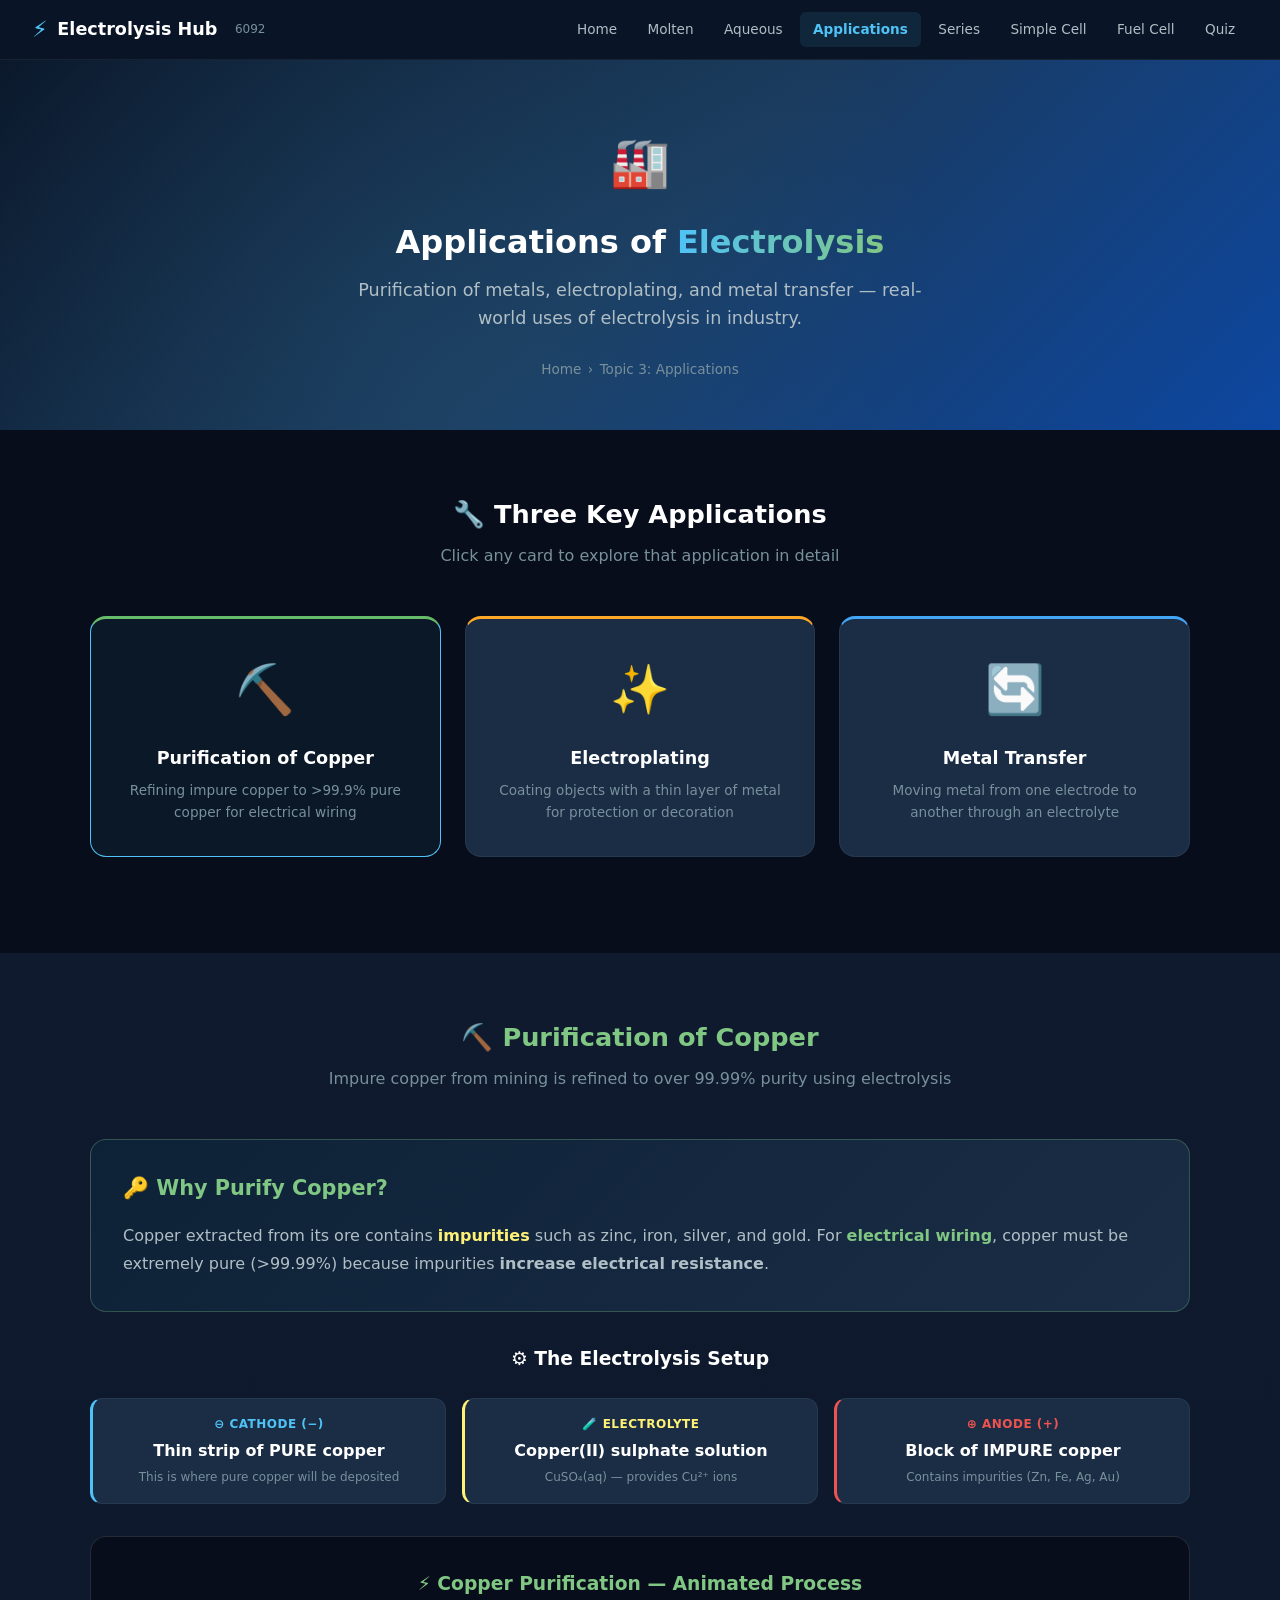
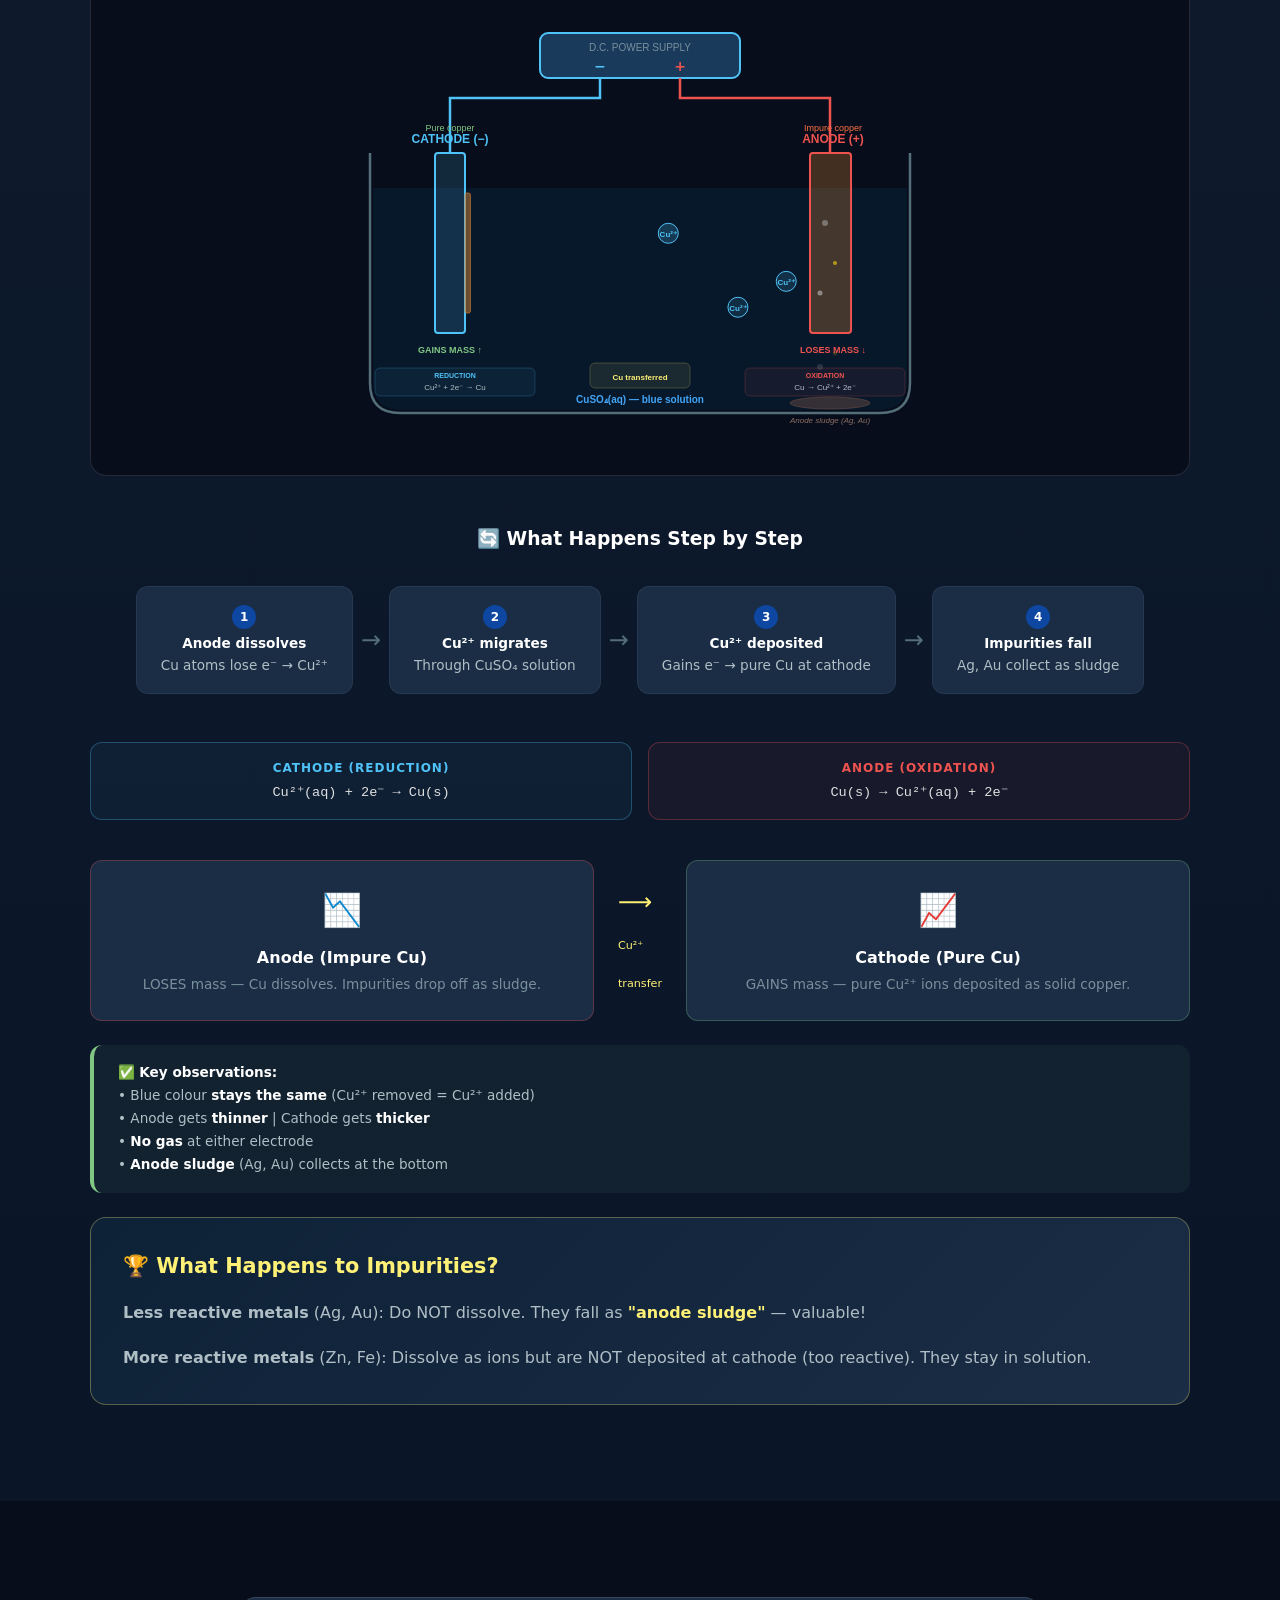
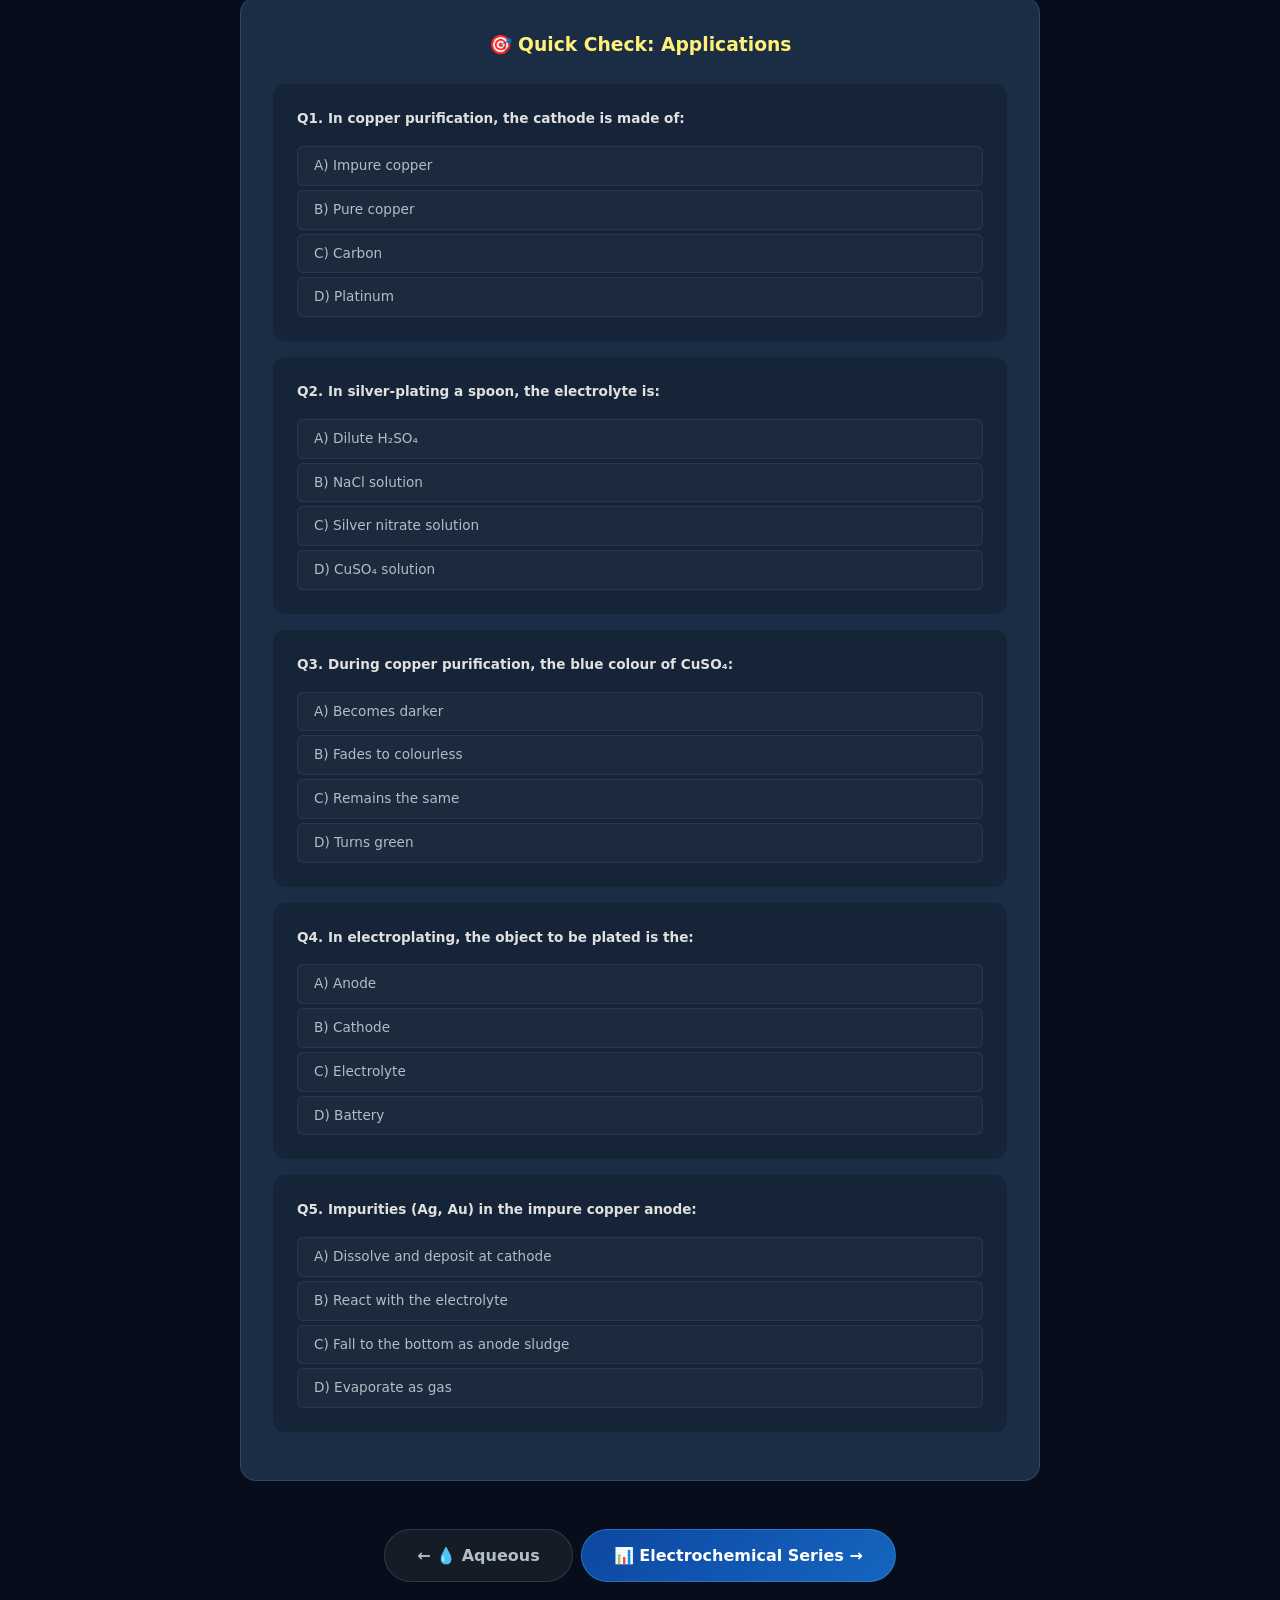
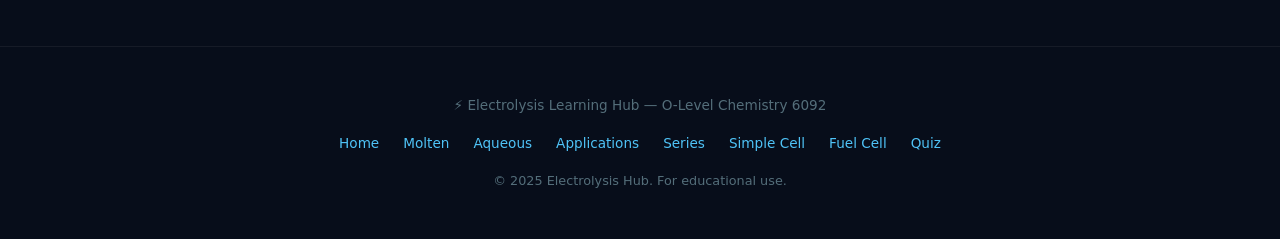
==== commit a8663aa5: "Update applications.html" ====
--- a/applications.html
+++ b/applications.html
@@ -8,7 +8,6 @@
     <style>
         /* ===== APPLICATION PAGE SPECIFIC STYLES ===== */
 
-        /* Application card with icon strip */
         .app-hero-grid {
             display: grid;
             grid-template-columns: repeat(3, 1fr);
@@ -37,38 +36,16 @@
             background: rgba(79, 195, 247, 0.06);
         }
 
-        .app-hero-card .app-icon {
-            font-size: 3rem;
-            display: block;
-            margin-bottom: var(--space-md);
-        }
-
-        .app-hero-card h3 {
-            color: var(--text-white);
-            font-size: var(--fs-md);
-            margin-bottom: var(--space-sm);
-        }
-
-        .app-hero-card p {
-            color: var(--text-muted);
-            font-size: var(--fs-sm);
-        }
-
+        .app-hero-card .app-icon { font-size: 3rem; display: block; margin-bottom: var(--space-md); }
+        .app-hero-card h3 { color: var(--text-white); font-size: var(--fs-md); margin-bottom: var(--space-sm); }
+        .app-hero-card p { color: var(--text-muted); font-size: var(--fs-sm); }
         .app-hero-card.purify { border-top: 3px solid #66bb6a; }
         .app-hero-card.electroplate { border-top: 3px solid #ffa726; }
         .app-hero-card.extract { border-top: 3px solid #42a5f5; }
 
-        /* Application detail panels */
-        .app-panel {
-            display: none;
-            animation: fadeTabIn 0.4s ease;
-        }
-
-        .app-panel.active {
-            display: block;
-        }
-
-        /* Setup diagram label cards */
+        .app-panel { display: none; animation: fadeTabIn 0.4s ease; }
+        .app-panel.active { display: block; }
+
         .setup-labels {
             display: grid;
             grid-template-columns: repeat(3, 1fr);
@@ -85,40 +62,22 @@
             transition: all var(--transition-fast);
         }
 
-        .setup-label-card:hover {
-            border-color: var(--border-accent);
-        }
+        .setup-label-card:hover { border-color: var(--border-accent); }
 
         .setup-label-card .label-title {
-            font-size: var(--fs-xs);
-            font-weight: 700;
-            text-transform: uppercase;
-            letter-spacing: 0.5px;
-            margin-bottom: var(--space-xs);
-        }
-
-        .setup-label-card .label-value {
-            color: var(--text-white);
-            font-weight: 600;
-            font-size: var(--fs-base);
-        }
-
-        .setup-label-card .label-detail {
-            color: var(--text-muted);
-            font-size: var(--fs-xs);
-            margin-top: var(--space-xs);
-        }
-
+            font-size: var(--fs-xs); font-weight: 700; text-transform: uppercase;
+            letter-spacing: 0.5px; margin-bottom: var(--space-xs);
+        }
+
+        .setup-label-card .label-value { color: var(--text-white); font-weight: 600; font-size: var(--fs-base); }
+        .setup-label-card .label-detail { color: var(--text-muted); font-size: var(--fs-xs); margin-top: var(--space-xs); }
         .setup-label-card.cathode-label { border-left: 3px solid var(--blue-light); }
         .setup-label-card.cathode-label .label-title { color: var(--blue-light); }
-
         .setup-label-card.anode-label { border-left: 3px solid var(--red-light); }
         .setup-label-card.anode-label .label-title { color: var(--red-light); }
-
         .setup-label-card.electrolyte-label { border-left: 3px solid var(--yellow-light); }
         .setup-label-card.electrolyte-label .label-title { color: var(--yellow-light); }
 
-        /* Process flow */
         .process-flow {
             display: flex;
             align-items: center;
@@ -135,154 +94,19 @@
             padding: var(--space-md) var(--space-lg);
             text-align: center;
             min-width: 140px;
-            transition: all var(--transition-fast);
-        }
-
-        .flow-step:hover {
-            border-color: var(--border-accent);
         }
 
         .flow-step .flow-num {
-            display: inline-block;
-            width: 24px;
-            height: 24px;
-            border-radius: 50%;
-            background: var(--blue-primary);
-            color: #fff;
-            font-size: var(--fs-xs);
-            font-weight: 700;
-            line-height: 24px;
-            margin-bottom: var(--space-xs);
-        }
-
-        .flow-step .flow-text {
-            color: var(--text-secondary);
-            font-size: var(--fs-sm);
-        }
-
-        .flow-step .flow-text strong {
-            color: var(--text-white);
-            display: block;
-        }
-
-        .flow-arrow {
-            color: var(--text-dim);
-            font-size: 1.5rem;
-        }
-
-        /* Electroplating builder */
-        .plating-builder {
-            background: var(--bg-card);
-            border: 1px solid var(--border-light);
-            border-radius: var(--radius-lg);
-            padding: var(--space-xl);
-            margin: var(--space-xl) 0;
-        }
-
-        .plating-builder h4 {
-            color: var(--text-white);
-            text-align: center;
-            margin-bottom: var(--space-lg);
-        }
-
-        .builder-row {
-            display: grid;
-            grid-template-columns: 1fr 1fr 1fr;
-            gap: var(--space-lg);
-            margin-bottom: var(--space-lg);
-        }
-
-        .builder-field label {
-            display: block;
-            color: var(--text-secondary);
-            font-size: var(--fs-sm);
-            font-weight: 600;
-            margin-bottom: var(--space-sm);
-        }
-
-        .builder-field select {
-            width: 100%;
-            padding: 0.6rem 1rem;
-            background: var(--bg-elevated);
-            color: var(--text-primary);
-            border: 1px solid var(--border-light);
-            border-radius: var(--radius-sm);
-            font-size: var(--fs-sm);
-            font-family: var(--font-main);
-            cursor: pointer;
-            appearance: none;
-            -webkit-appearance: none;
-            background-image: url("data:image/svg+xml,%3Csvg xmlns='http://www.w3.org/2000/svg' width='12' height='8' viewBox='0 0 12 8'%3E%3Cpath d='M1 1l5 5 5-5' stroke='%2378909c' stroke-width='1.5' fill='none'/%3E%3C/svg%3E");
-            background-repeat: no-repeat;
-            background-position: right 10px center;
-            padding-right: 2rem;
-        }
-
-        .builder-field select:focus {
-            outline: none;
-            border-color: var(--blue-light);
-            box-shadow: 0 0 0 3px rgba(79, 195, 247, 0.15);
-        }
-
-        /* Plating result card */
-        .plating-result {
-            display: none;
-            background: rgba(0, 0, 0, 0.2);
-            border: 1px solid var(--border-subtle);
-            border-radius: var(--radius-lg);
-            padding: var(--space-xl);
-            margin-top: var(--space-lg);
-            animation: fadeTabIn 0.3s ease;
-        }
-
-        .plating-result.show { display: block; }
-
-        .plating-result .result-title {
-            color: var(--yellow-light);
-            font-size: var(--fs-lg);
-            text-align: center;
-            margin-bottom: var(--space-lg);
-        }
-
-        /* Real-world applications info */
-        .real-world-grid {
-            display: grid;
-            grid-template-columns: repeat(auto-fit, minmax(240px, 1fr));
-            gap: var(--space-lg);
-            margin: var(--space-xl) 0;
-        }
-
-        .rw-card {
-            background: var(--bg-card);
-            border: 1px solid var(--border-subtle);
-            border-radius: var(--radius-lg);
-            padding: var(--space-xl);
-            transition: all var(--transition-fast);
-        }
-
-        .rw-card:hover {
-            border-color: var(--border-accent);
-            transform: translateY(-2px);
-        }
-
-        .rw-card .rw-icon {
-            font-size: 2rem;
-            margin-bottom: var(--space-md);
-        }
-
-        .rw-card h4 {
-            color: var(--text-white);
-            font-size: var(--fs-base);
-            margin-bottom: var(--space-sm);
-        }
-
-        .rw-card p {
-            color: var(--text-secondary);
-            font-size: var(--fs-sm);
-            line-height: 1.6;
-        }
-
-        /* Animated transfer visual */
+            display: inline-block; width: 24px; height: 24px;
+            border-radius: 50%; background: var(--blue-primary);
+            color: #fff; font-size: var(--fs-xs); font-weight: 700;
+            line-height: 24px; margin-bottom: var(--space-xs);
+        }
+
+        .flow-step .flow-text { color: var(--text-secondary); font-size: var(--fs-sm); }
+        .flow-step .flow-text strong { color: var(--text-white); display: block; }
+        .flow-arrow { color: var(--text-dim); font-size: 1.5rem; }
+
         .transfer-visual {
             background: var(--bg-darkest);
             border: 1px solid var(--border-light);
@@ -293,7 +117,6 @@
             overflow: hidden;
         }
 
-        /* Mass change indicator */
         .mass-change-row {
             display: grid;
             grid-template-columns: 1fr auto 1fr;
@@ -310,42 +133,15 @@
             text-align: center;
         }
 
-        .mass-box.increase {
-            border-color: rgba(129, 199, 132, 0.3);
-        }
-
+        .mass-box.increase { border-color: rgba(129, 199, 132, 0.3); }
         .mass-box.increase .mass-icon { color: var(--green-light); }
-
-        .mass-box.decrease {
-            border-color: rgba(239, 83, 80, 0.3);
-        }
-
+        .mass-box.decrease { border-color: rgba(239, 83, 80, 0.3); }
         .mass-box.decrease .mass-icon { color: var(--red-light); }
-
-        .mass-icon {
-            font-size: 2rem;
-            display: block;
-            margin-bottom: var(--space-sm);
-        }
-
-        .mass-label {
-            color: var(--text-white);
-            font-weight: 600;
-            font-size: var(--fs-base);
-            margin-bottom: var(--space-xs);
-        }
-
-        .mass-detail {
-            color: var(--text-muted);
-            font-size: var(--fs-sm);
-        }
-
-        .mass-arrow {
-            color: var(--yellow-light);
-            font-size: 1.5rem;
-        }
-
-        /* Advantages disadvantages grid */
+        .mass-icon { font-size: 2rem; display: block; margin-bottom: var(--space-sm); }
+        .mass-label { color: var(--text-white); font-weight: 600; font-size: var(--fs-base); margin-bottom: var(--space-xs); }
+        .mass-detail { color: var(--text-muted); font-size: var(--fs-sm); }
+        .mass-arrow { color: var(--yellow-light); font-size: 1.5rem; }
+
         .adv-disadv {
             display: grid;
             grid-template-columns: 1fr 1fr;
@@ -360,50 +156,20 @@
             border: 1px solid var(--border-subtle);
         }
 
-        .adv-col {
-            border-top: 3px solid var(--green-light);
-        }
-
-        .adv-col h4 {
-            color: var(--green-light);
-            margin-bottom: var(--space-md);
-        }
-
-        .disadv-col {
-            border-top: 3px solid var(--red-light);
-        }
-
-        .disadv-col h4 {
-            color: var(--red-light);
-            margin-bottom: var(--space-md);
-        }
+        .adv-col { border-top: 3px solid var(--green-light); }
+        .adv-col h4 { color: var(--green-light); margin-bottom: var(--space-md); }
+        .disadv-col { border-top: 3px solid var(--red-light); }
+        .disadv-col h4 { color: var(--red-light); margin-bottom: var(--space-md); }
 
         .adv-col li, .disadv-col li {
-            padding: var(--space-sm) 0;
-            color: var(--text-secondary);
-            font-size: var(--fs-sm);
-            line-height: 1.6;
-            padding-left: 1.3rem;
-            position: relative;
-        }
-
-        .adv-col li::before {
-            content: '✓';
-            position: absolute;
-            left: 0;
-            color: var(--green-light);
-            font-weight: bold;
-        }
-
-        .disadv-col li::before {
-            content: '✗';
-            position: absolute;
-            left: 0;
-            color: var(--red-light);
-            font-weight: bold;
-        }
-
-        /* Quick check quiz */
+            padding: var(--space-sm) 0; color: var(--text-secondary);
+            font-size: var(--fs-sm); line-height: 1.6;
+            padding-left: 1.3rem; position: relative;
+        }
+
+        .adv-col li::before { content: '✓'; position: absolute; left: 0; color: var(--green-light); font-weight: bold; }
+        .disadv-col li::before { content: '✗'; position: absolute; left: 0; color: var(--red-light); font-weight: bold; }
+
         .quick-check {
             background: var(--bg-card);
             border: 1px solid var(--border-light);
@@ -412,11 +178,7 @@
             margin: var(--space-xl) 0;
         }
 
-        .quick-check h3 {
-            color: var(--yellow-light);
-            text-align: center;
-            margin-bottom: var(--space-lg);
-        }
+        .quick-check h3 { color: var(--yellow-light); text-align: center; margin-bottom: var(--space-lg); }
 
         .qc-question {
             background: rgba(0,0,0,0.2);
@@ -425,18 +187,8 @@
             margin-bottom: var(--space-md);
         }
 
-        .qc-question p {
-            color: var(--text-primary);
-            font-size: var(--fs-sm);
-            font-weight: 600;
-            margin-bottom: var(--space-md);
-        }
-
-        .qc-options {
-            display: flex;
-            flex-direction: column;
-            gap: var(--space-xs);
-        }
+        .qc-question p { color: var(--text-primary); font-size: var(--fs-sm); font-weight: 600; margin-bottom: var(--space-md); }
+        .qc-options { display: flex; flex-direction: column; gap: var(--space-xs); }
 
         .qc-opt {
             padding: 0.5rem var(--space-md);
@@ -449,54 +201,77 @@
             transition: all var(--transition-fast);
         }
 
-        .qc-opt:hover {
-            background: rgba(79, 195, 247, 0.06);
-            border-color: var(--border-accent);
-        }
-
-        .qc-opt.selected { border-color: var(--blue-light); background: rgba(79,195,247,0.08); color: var(--text-primary); }
+        .qc-opt:hover { background: rgba(79, 195, 247, 0.06); border-color: var(--border-accent); }
         .qc-opt.correct-opt { border-color: var(--green-light) !important; background: rgba(129,199,132,0.1) !important; color: var(--green-light) !important; }
         .qc-opt.wrong-opt { border-color: var(--red-light) !important; background: rgba(239,83,80,0.08) !important; color: var(--red-light) !important; }
 
         .qc-feedback {
-            display: none;
-            margin-top: var(--space-sm);
+            display: none; margin-top: var(--space-sm);
             padding: var(--space-sm) var(--space-md);
             border-radius: var(--radius-sm);
-            font-size: var(--fs-xs);
-            line-height: 1.6;
+            font-size: var(--fs-xs); line-height: 1.6;
         }
 
         .qc-feedback.show { display: block; animation: fadeTabIn 0.3s ease; }
         .qc-feedback.correct-fb { background: rgba(129,199,132,0.08); border: 1px solid rgba(129,199,132,0.2); color: var(--green-light); }
         .qc-feedback.wrong-fb { background: rgba(239,83,80,0.08); border: 1px solid rgba(239,83,80,0.2); color: var(--red-light); }
 
-        /* Responsive */
+        .plating-builder {
+            background: var(--bg-card);
+            border: 1px solid var(--border-light);
+            border-radius: var(--radius-lg);
+            padding: var(--space-xl);
+            margin: var(--space-xl) 0;
+        }
+
+        .plating-builder h4 { color: var(--text-white); text-align: center; margin-bottom: var(--space-lg); }
+
+        .builder-row {
+            display: grid;
+            grid-template-columns: 1fr 1fr 1fr;
+            gap: var(--space-lg);
+            margin-bottom: var(--space-lg);
+        }
+
+        .builder-field label {
+            display: block; color: var(--text-secondary);
+            font-size: var(--fs-sm); font-weight: 600; margin-bottom: var(--space-sm);
+        }
+
+        .builder-field select {
+            width: 100%; padding: 0.6rem 1rem;
+            background: var(--bg-elevated); color: var(--text-primary);
+            border: 1px solid var(--border-light); border-radius: var(--radius-sm);
+            font-size: var(--fs-sm); font-family: var(--font-main); cursor: pointer;
+            appearance: none; -webkit-appearance: none;
+            background-image: url("data:image/svg+xml,%3Csvg xmlns='http://www.w3.org/2000/svg' width='12' height='8' viewBox='0 0 12 8'%3E%3Cpath d='M1 1l5 5 5-5' stroke='%2378909c' stroke-width='1.5' fill='none'/%3E%3C/svg%3E");
+            background-repeat: no-repeat; background-position: right 10px center; padding-right: 2rem;
+        }
+
+        .builder-field select:focus {
+            outline: none; border-color: var(--blue-light);
+            box-shadow: 0 0 0 3px rgba(79, 195, 247, 0.15);
+        }
+
+        .plating-result {
+            display: none; background: rgba(0, 0, 0, 0.2);
+            border: 1px solid var(--border-subtle); border-radius: var(--radius-lg);
+            padding: var(--space-xl); margin-top: var(--space-lg);
+            animation: fadeTabIn 0.3s ease;
+        }
+
+        .plating-result.show { display: block; }
+        .plating-result .result-title { color: var(--yellow-light); font-size: var(--fs-lg); text-align: center; margin-bottom: var(--space-lg); }
+
         @media (max-width: 768px) {
-            .app-hero-grid {
-                grid-template-columns: 1fr;
-            }
-            .setup-labels {
-                grid-template-columns: 1fr;
-            }
-            .builder-row {
-                grid-template-columns: 1fr;
-            }
-            .mass-change-row {
-                grid-template-columns: 1fr;
-            }
-            .mass-arrow {
-                transform: rotate(90deg);
-            }
-            .adv-disadv {
-                grid-template-columns: 1fr;
-            }
-            .process-flow {
-                flex-direction: column;
-            }
-            .flow-arrow {
-                transform: rotate(90deg);
-            }
+            .app-hero-grid { grid-template-columns: 1fr; }
+            .setup-labels { grid-template-columns: 1fr; }
+            .builder-row { grid-template-columns: 1fr; }
+            .mass-change-row { grid-template-columns: 1fr; }
+            .mass-arrow { transform: rotate(90deg); }
+            .adv-disadv { grid-template-columns: 1fr; }
+            .process-flow { flex-direction: column; }
+            .flow-arrow { transform: rotate(90deg); }
         }
     </style>
 </head>
@@ -526,18 +301,12 @@
 
     <div class="page-wrapper">
 
-        <!-- ===== PAGE HEADER ===== -->
         <header class="page-header">
             <span class="header-icon">🏭</span>
             <h1>Applications of <span>Electrolysis</span></h1>
-            <p class="header-desc">
-                Purification of metals, electroplating, and metal transfer — 
-                real-world uses of electrolysis in industry.
-            </p>
+            <p class="header-desc">Purification of metals, electroplating, and metal transfer — real-world uses of electrolysis in industry.</p>
             <div class="breadcrumb">
-                <a href="index.html">Home</a>
-                <span class="sep">›</span>
-                <span>Topic 3: Applications</span>
+                <a href="index.html">Home</a><span class="sep">›</span><span>Topic 3: Applications</span>
             </div>
         </header>
 
@@ -546,7 +315,6 @@
             <div class="content-wrapper">
                 <h2 class="section-title">🔧 Three Key Applications</h2>
                 <p class="section-subtitle">Click any card to explore that application in detail</p>
-
                 <div class="app-hero-grid">
                     <div class="app-hero-card purify active-app" data-app="purification">
                         <span class="app-icon">⛏️</span>
@@ -567,32 +335,21 @@
             </div>
         </section>
 
-        <!-- ============================================ -->
-        <!-- ===== APPLICATION 1: PURIFICATION ===== -->
-        <!-- ============================================ -->
+        <!-- ===== APPLICATION PANELS ===== -->
         <section class="section section-alt">
             <div class="content-wrapper">
+
+                <!-- ===== PANEL 1: PURIFICATION ===== -->
                 <div class="app-panel active" id="panel-purification">
-
                     <h2 class="section-title" style="color: var(--green-light);">⛏️ Purification of Copper</h2>
-                    <p class="section-subtitle">
-                        Impure copper from mining is refined to over 99.99% purity using electrolysis
-                    </p>
+                    <p class="section-subtitle">Impure copper from mining is refined to over 99.99% purity using electrolysis</p>
 
                     <div class="info-box green">
                         <h3>🔑 Why Purify Copper?</h3>
-                        <p>
-                            Copper extracted from its ore contains <span class="highlight">impurities</span> 
-                            such as zinc, iron, silver, and gold. For <span class="term">electrical wiring</span>, 
-                            copper must be extremely pure (>99.99%) because impurities <strong>increase 
-                            electrical resistance</strong> and reduce conductivity.
-                        </p>
-                    </div>
-
-                    <!-- Setup labels -->
-                    <h3 style="color: var(--text-white); text-align: center; margin-bottom: var(--space-md);">
-                        ⚙️ The Electrolysis Setup
-                    </h3>
+                        <p>Copper extracted from its ore contains <span class="highlight">impurities</span> such as zinc, iron, silver, and gold. For <span class="term">electrical wiring</span>, copper must be extremely pure (>99.99%) because impurities <strong>increase electrical resistance</strong>.</p>
+                    </div>
+
+                    <h3 style="color: var(--text-white); text-align: center; margin-bottom: var(--space-md);">⚙️ The Electrolysis Setup</h3>
                     <div class="setup-labels">
                         <div class="setup-label-card cathode-label">
                             <div class="label-title">⊖ Cathode (−)</div>
@@ -611,11 +368,9 @@
                         </div>
                     </div>
 
-                    <!-- Animated SVG Diagram -->
+                    <!-- ===== FIXED SVG: Copper Purification ===== -->
                     <div class="transfer-visual">
-                        <h3 style="color: var(--green-light); margin-bottom: var(--space-lg);">
-                            ⚡ Copper Purification — Animated Process
-                        </h3>
+                        <h3 style="color: var(--green-light); margin-bottom: var(--space-lg);">⚡ Copper Purification — Animated Process</h3>
                         <svg id="purificationSVG" viewBox="0 0 700 420" xmlns="http://www.w3.org/2000/svg" style="max-width: 700px; margin: 0 auto;">
                             <!-- Battery -->
                             <rect x="250" y="10" width="200" height="45" rx="8" fill="#1a3a5c" stroke="#4fc3f7" stroke-width="2"/>
@@ -636,10 +391,8 @@
 
                             <!-- CATHODE: Pure copper (thin, grows) -->
                             <rect x="145" y="130" width="30" height="180" rx="3" fill="rgba(79,195,247,0.15)" stroke="#4fc3f7" stroke-width="2"/>
-                            <!-- Growing layer -->
-                            <rect x="175" y="170" width="8" height="120" rx="2" fill="rgba(205,127,50,0.5)" stroke="rgba(205,127,50,0.7)" stroke-width="1">
+                            <rect x="175" y="170" width="4" height="120" rx="2" fill="rgba(205,127,50,0.5)" stroke="rgba(205,127,50,0.7)" stroke-width="1">
                                 <animate attributeName="width" values="2;8;12" dur="6s" repeatCount="indefinite"/>
-                                <animate attributeName="x" values="175;175;175" dur="6s" repeatCount="indefinite"/>
                             </rect>
                             <text x="160" y="120" text-anchor="middle" fill="#4fc3f7" font-size="12" font-weight="bold" font-family="Arial">CATHODE (−)</text>
                             <text x="160" y="108" text-anchor="middle" fill="#81c784" font-size="9" font-family="Arial">Pure copper</text>
@@ -649,39 +402,29 @@
                             <rect x="520" y="130" width="45" height="180" rx="3" fill="rgba(205,127,50,0.3)" stroke="#ef5350" stroke-width="2">
                                 <animate attributeName="width" values="45;38;32" dur="6s" repeatCount="indefinite"/>
                             </rect>
-                            <!-- Impurity specks -->
                             <circle cx="535" cy="200" r="3" fill="rgba(158,158,158,0.6)"/>
                             <circle cx="545" cy="240" r="2" fill="rgba(255,215,0,0.6)"/>
                             <circle cx="530" cy="270" r="2.5" fill="rgba(192,192,192,0.6)"/>
-                            <circle cx="550" cy="220" r="2" fill="rgba(100,100,100,0.5)"/>
                             <text x="543" y="120" text-anchor="middle" fill="#ef5350" font-size="12" font-weight="bold" font-family="Arial">ANODE (+)</text>
                             <text x="543" y="108" text-anchor="middle" fill="#ff7043" font-size="9" font-family="Arial">Impure copper</text>
                             <text x="543" y="330" text-anchor="middle" fill="#ef5350" font-size="9" font-family="Arial" font-weight="bold">LOSES MASS ↓</text>
 
-                            <!-- Cu²⁺ ions moving from anode to cathode -->
-                            <circle r="10" fill="rgba(79,195,247,0.2)" stroke="#4fc3f7" stroke-width="1">
+                            <!-- Cu²⁺ ions: FIXED — using <g> groups with animateMotion -->
+                            <g>
                                 <animateMotion dur="4s" repeatCount="indefinite" path="M510,220 Q350,200 200,220"/>
-                            </circle>
-                            <text font-size="8" fill="#4fc3f7" font-weight="bold" font-family="Arial">
-                                Cu²⁺
-                                <animateMotion dur="4s" repeatCount="indefinite" path="M510,220 Q350,200 200,220"/>
-                            </text>
-
-                            <circle r="10" fill="rgba(79,195,247,0.15)" stroke="#4fc3f7" stroke-width="1">
+                                <circle r="10" fill="rgba(79,195,247,0.2)" stroke="#4fc3f7" stroke-width="1"/>
+                                <text x="0" y="4" text-anchor="middle" font-size="8" fill="#4fc3f7" font-weight="bold" font-family="Arial">Cu²⁺</text>
+                            </g>
+                            <g>
                                 <animateMotion dur="4.5s" repeatCount="indefinite" begin="1.5s" path="M510,260 Q350,240 200,260"/>
-                            </circle>
-                            <text font-size="8" fill="#4fc3f7" font-weight="bold" font-family="Arial">
-                                Cu²⁺
-                                <animateMotion dur="4.5s" repeatCount="indefinite" begin="1.5s" path="M510,260 Q350,240 200,260"/>
-                            </text>
-
-                            <circle r="10" fill="rgba(79,195,247,0.12)" stroke="#4fc3f7" stroke-width="1">
+                                <circle r="10" fill="rgba(79,195,247,0.15)" stroke="#4fc3f7" stroke-width="1"/>
+                                <text x="0" y="4" text-anchor="middle" font-size="8" fill="#4fc3f7" font-weight="bold" font-family="Arial">Cu²⁺</text>
+                            </g>
+                            <g>
                                 <animateMotion dur="5s" repeatCount="indefinite" begin="0.8s" path="M500,290 Q350,270 210,290"/>
-                            </circle>
-                            <text font-size="8" fill="#4fc3f7" font-weight="bold" font-family="Arial">
-                                Cu²⁺
-                                <animateMotion dur="5s" repeatCount="indefinite" begin="0.8s" path="M500,290 Q350,270 210,290"/>
-                            </text>
+                                <circle r="10" fill="rgba(79,195,247,0.12)" stroke="#4fc3f7" stroke-width="1"/>
+                                <text x="0" y="4" text-anchor="middle" font-size="8" fill="#4fc3f7" font-weight="bold" font-family="Arial">Cu²⁺</text>
+                            </g>
 
                             <!-- Impurities falling (anode mud) -->
                             <circle cx="530" cy="310" r="3" fill="rgba(158,158,158,0.5)">
@@ -693,11 +436,11 @@
                                 <animate attributeName="opacity" values="0.5;0.3;0.1" dur="5s" repeatCount="indefinite"/>
                             </circle>
 
-                            <!-- Anode mud/sludge at bottom -->
+                            <!-- Anode sludge -->
                             <ellipse cx="540" cy="380" rx="40" ry="6" fill="rgba(120,85,72,0.4)" stroke="rgba(120,85,72,0.5)" stroke-width="1"/>
                             <text x="540" y="400" text-anchor="middle" fill="#8d6e63" font-size="8" font-family="Arial" font-style="italic">Anode sludge (Ag, Au)</text>
 
-                            <!-- Process labels -->
+                            <!-- Labels -->
                             <rect x="300" y="340" width="100" height="25" rx="5" fill="rgba(255,241,118,0.08)" stroke="rgba(255,241,118,0.2)" stroke-width="1"/>
                             <text x="350" y="357" text-anchor="middle" fill="#fff176" font-size="8" font-family="Arial" font-weight="bold">Cu transferred</text>
 
@@ -713,149 +456,76 @@
                     </div>
 
                     <!-- Process Flow -->
-                    <h3 style="color: var(--text-white); text-align: center; margin-top: var(--space-2xl); margin-bottom: var(--space-md);">
-                        🔄 What Happens Step by Step
-                    </h3>
+                    <h3 style="color: var(--text-white); text-align: center; margin-top: var(--space-2xl); margin-bottom: var(--space-md);">🔄 What Happens Step by Step</h3>
                     <div class="process-flow">
-                        <div class="flow-step">
-                            <span class="flow-num">1</span>
-                            <div class="flow-text"><strong>Anode dissolves</strong>Cu atoms lose e⁻ → Cu²⁺ ions</div>
-                        </div>
+                        <div class="flow-step"><span class="flow-num">1</span><div class="flow-text"><strong>Anode dissolves</strong>Cu atoms lose e⁻ → Cu²⁺</div></div>
                         <span class="flow-arrow">→</span>
-                        <div class="flow-step">
-                            <span class="flow-num">2</span>
-                            <div class="flow-text"><strong>Cu²⁺ migrates</strong>Through CuSO₄ solution</div>
-                        </div>
+                        <div class="flow-step"><span class="flow-num">2</span><div class="flow-text"><strong>Cu²⁺ migrates</strong>Through CuSO₄ solution</div></div>
                         <span class="flow-arrow">→</span>
-                        <div class="flow-step">
-                            <span class="flow-num">3</span>
-                            <div class="flow-text"><strong>Cu²⁺ deposited</strong>Gains e⁻ → pure Cu at cathode</div>
-                        </div>
+                        <div class="flow-step"><span class="flow-num">3</span><div class="flow-text"><strong>Cu²⁺ deposited</strong>Gains e⁻ → pure Cu at cathode</div></div>
                         <span class="flow-arrow">→</span>
-                        <div class="flow-step">
-                            <span class="flow-num">4</span>
-                            <div class="flow-text"><strong>Impurities fall</strong>Ag, Au collect as sludge</div>
-                        </div>
-                    </div>
-
-                    <!-- Equations -->
+                        <div class="flow-step"><span class="flow-num">4</span><div class="flow-text"><strong>Impurities fall</strong>Ag, Au collect as sludge</div></div>
+                    </div>
+
                     <div class="equations-row">
-                        <div class="equation-block cathode">
-                            <span class="label">Cathode (Reduction) — Pure copper deposited</span>
-                            Cu²⁺(aq) + 2e⁻ → Cu(s)
-                        </div>
-                        <div class="equation-block anode">
-                            <span class="label">Anode (Oxidation) — Impure copper dissolves</span>
-                            Cu(s) → Cu²⁺(aq) + 2e⁻
-                        </div>
-                    </div>
-
-                    <!-- Mass change visual -->
+                        <div class="equation-block cathode"><span class="label">Cathode (Reduction)</span>Cu²⁺(aq) + 2e⁻ → Cu(s)</div>
+                        <div class="equation-block anode"><span class="label">Anode (Oxidation)</span>Cu(s) → Cu²⁺(aq) + 2e⁻</div>
+                    </div>
+
                     <div class="mass-change-row">
                         <div class="mass-box decrease">
                             <span class="mass-icon">📉</span>
                             <div class="mass-label">Anode (Impure Cu)</div>
-                            <div class="mass-detail">LOSES mass — Cu dissolves into solution as Cu²⁺ ions. Impurities drop off as sludge.</div>
+                            <div class="mass-detail">LOSES mass — Cu dissolves. Impurities drop off as sludge.</div>
                         </div>
                         <span class="mass-arrow">⟶<br><span style="font-size: 0.7rem;">Cu²⁺<br>transfer</span></span>
                         <div class="mass-box increase">
                             <span class="mass-icon">📈</span>
                             <div class="mass-label">Cathode (Pure Cu)</div>
-                            <div class="mass-detail">GAINS mass — pure Cu²⁺ ions are deposited as solid copper. Only pure Cu deposits.</div>
-                        </div>
-                    </div>
-
-                    <!-- Key observations -->
+                            <div class="mass-detail">GAINS mass — pure Cu²⁺ ions deposited as solid copper.</div>
+                        </div>
+                    </div>
+
                     <div class="callout callout-success">
-                        ✅ <strong>Key observations during copper purification:</strong><br>
-                        • Blue colour of CuSO₄ solution <strong>stays the same</strong> (Cu²⁺ removed = Cu²⁺ added)<br>
-                        • Anode gets <strong>thinner / smaller</strong><br>
-                        • Cathode gets <strong>thicker / bigger</strong><br>
-                        • <strong>No gas</strong> produced at either electrode<br>
-                        • <strong>Anode sludge</strong> (containing Ag, Au) collects at the bottom — valuable!
-                    </div>
-
-                    <div class="callout callout-tip">
-                        💡 <strong>Exam tip:</strong> "Why does the impure copper lose mass but the solution 
-                        colour stays the same?" — Because the Cu²⁺ lost from the anode dissolving is 
-                        <strong>replaced</strong> by Cu²⁺ gained from the anode at the same rate.
-                    </div>
-
-                    <!-- What about impurities -->
+                        ✅ <strong>Key observations:</strong><br>
+                        • Blue colour <strong>stays the same</strong> (Cu²⁺ removed = Cu²⁺ added)<br>
+                        • Anode gets <strong>thinner</strong> | Cathode gets <strong>thicker</strong><br>
+                        • <strong>No gas</strong> at either electrode<br>
+                        • <strong>Anode sludge</strong> (Ag, Au) collects at the bottom
+                    </div>
+
                     <div class="info-box yellow">
                         <h3>🏆 What Happens to Impurities?</h3>
-                        <p>
-                            <strong>Less reactive metals</strong> (Ag, Au, Pt): These do <strong>not dissolve</strong> at the anode. 
-                            They fall to the bottom as <span class="highlight">"anode sludge" or "anode mud"</span>. 
-                            This sludge is valuable and can be processed to recover precious metals!
-                        </p>
-                        <p>
-                            <strong>More reactive metals</strong> (Zn, Fe): These dissolve at the anode as ions (Zn²⁺, Fe²⁺) 
-                            but are <span class="highlight">NOT deposited at the cathode</span> because they are 
-                            more reactive than Cu (higher in ECS). They remain in solution.
-                        </p>
+                        <p><strong>Less reactive metals</strong> (Ag, Au): Do NOT dissolve. They fall as <span class="highlight">"anode sludge"</span> — valuable!</p>
+                        <p><strong>More reactive metals</strong> (Zn, Fe): Dissolve as ions but are NOT deposited at cathode (too reactive). They stay in solution.</p>
                     </div>
                 </div>
 
-                <!-- ============================================ -->
-                <!-- ===== APPLICATION 2: ELECTROPLATING ===== -->
-                <!-- ============================================ -->
+                <!-- ===== PANEL 2: ELECTROPLATING ===== -->
                 <div class="app-panel" id="panel-electroplating">
-
                     <h2 class="section-title" style="color: var(--yellow-light);">✨ Electroplating</h2>
-                    <p class="section-subtitle">
-                        Coating an object with a thin layer of metal for protection, appearance, or corrosion resistance
-                    </p>
+                    <p class="section-subtitle">Coating an object with a thin layer of metal for protection, appearance, or corrosion resistance</p>
 
                     <div class="info-box yellow">
                         <h3>🔑 What is Electroplating?</h3>
-                        <p>
-                            Electroplating is the process of using electrolysis to <span class="highlight">coat 
-                            a cheaper metal object with a thin layer of a more attractive or resistant metal</span>, 
-                            such as silver, gold, chromium, or nickel.
-                        </p>
-                        <p>
-                            Common examples: <span class="term">silver-plating</span> cutlery, 
-                            <span class="term">chromium-plating</span> car bumpers, 
-                            <span class="term">tin-plating</span> steel food cans, 
-                            <span class="term">gold-plating</span> jewellery.
-                        </p>
-                    </div>
-
-                    <!-- Setup Rule -->
+                        <p>Electroplating uses electrolysis to <span class="highlight">coat a cheaper metal object with a thin layer of a more attractive or resistant metal</span>, such as silver, gold, chromium, or nickel.</p>
+                    </div>
+
                     <div class="info-box">
                         <h3>📐 The Three Rules of Electroplating Setup</h3>
-                        <p>To remember the setup, just answer three questions:</p>
                         <div class="steps-timeline" style="margin-top: var(--space-lg);">
-                            <div class="step" data-step="1">
-                                <h4>1. What is the CATHODE?</h4>
-                                <p>The <span class="term-blue">object to be plated</span> — this is always the 
-                                cathode because the plating metal must be <strong>deposited onto it</strong> (reduction).</p>
-                            </div>
-                            <div class="step" data-step="2">
-                                <h4>2. What is the ANODE?</h4>
-                                <p>A piece of the <span class="term-red">plating metal</span> — this dissolves 
-                                during electrolysis to keep the concentration of metal ions constant.</p>
-                            </div>
-                            <div class="step" data-step="3">
-                                <h4>3. What is the ELECTROLYTE?</h4>
-                                <p>A solution containing <span class="highlight">ions of the plating metal</span> — 
-                                e.g., silver nitrate for silver plating, copper(II) sulphate for copper plating.</p>
-                            </div>
+                            <div class="step" data-step="1"><h4>1. CATHODE = Object to be plated</h4><p>Metal must be <strong>deposited onto it</strong> (reduction).</p></div>
+                            <div class="step" data-step="2"><h4>2. ANODE = The plating metal</h4><p>This dissolves to keep the concentration of metal ions constant.</p></div>
+                            <div class="step" data-step="3"><h4>3. ELECTROLYTE = Solution of plating metal ions</h4><p>E.g., silver nitrate for silver plating.</p></div>
                         </div>
                     </div>
 
                     <div class="callout callout-tip">
-                        💡 <strong>Memory trick:</strong> The <strong>plating metal</strong> appears in 
-                        <strong>TWO</strong> places: as the <strong>anode</strong> AND in the <strong>electrolyte</strong>. 
-                        The <strong>object</strong> is always the <strong>cathode</strong>.
-                    </div>
-
-                    <!-- Example: Silver plating a spoon -->
-                    <h3 style="color: var(--text-white); text-align: center; margin: var(--space-2xl) 0 var(--space-md);">
-                        🥄 Example: Silver-Plating a Steel Spoon
-                    </h3>
-
+                        💡 <strong>Memory trick:</strong> The <strong>plating metal</strong> appears in <strong>TWO</strong> places: as the <strong>anode</strong> AND in the <strong>electrolyte</strong>. The <strong>object</strong> is always the <strong>cathode</strong>.
+                    </div>
+
+                    <!-- Silver plating example -->
+                    <h3 style="color: var(--text-white); text-align: center; margin: var(--space-2xl) 0 var(--space-md);">🥄 Example: Silver-Plating a Steel Spoon</h3>
                     <div class="setup-labels">
                         <div class="setup-label-card cathode-label">
                             <div class="label-title">⊖ Cathode (−)</div>
@@ -874,33 +544,25 @@
                         </div>
                     </div>
 
-                    <!-- Animated SVG for electroplating -->
+                    <!-- ===== FIXED SVG: Silver Plating ===== -->
                     <div class="transfer-visual">
-                        <h3 style="color: var(--yellow-light); margin-bottom: var(--space-lg);">
-                            ⚡ Silver Plating — Animated Process
-                        </h3>
+                        <h3 style="color: var(--yellow-light); margin-bottom: var(--space-lg);">⚡ Silver Plating — Animated Process</h3>
                         <svg viewBox="0 0 700 380" xmlns="http://www.w3.org/2000/svg" style="max-width: 700px; margin: 0 auto;">
-                            <!-- Battery -->
                             <rect x="250" y="10" width="200" height="40" rx="8" fill="#1a3a5c" stroke="#4fc3f7" stroke-width="2"/>
                             <text x="350" y="35" text-anchor="middle" fill="#78909c" font-size="10" font-family="Arial">D.C. SUPPLY</text>
                             <text x="310" y="45" fill="#4fc3f7" font-size="14" font-weight="bold" text-anchor="middle">−</text>
                             <text x="390" y="45" fill="#ef5350" font-size="14" font-weight="bold" text-anchor="middle">+</text>
 
-                            <!-- Wires -->
                             <path d="M310 50 L310 65 L160 65 L160 110" stroke="#4fc3f7" stroke-width="2.5" fill="none"/>
                             <path d="M390 50 L390 65 L540 65 L540 110" stroke="#ef5350" stroke-width="2.5" fill="none"/>
 
-                            <!-- Beaker -->
                             <path d="M80 110 L80 320 Q80 350 110 350 L590 350 Q620 350 620 320 L620 110" stroke="#546e7a" stroke-width="2.5" fill="none"/>
-
-                            <!-- Solution -->
                             <path d="M83 145 L83 318 Q83 347 110 347 L590 347 Q617 347 617 318 L617 145 Z" fill="rgba(33,150,243,0.06)"/>
                             <text x="350" y="340" text-anchor="middle" fill="#42a5f5" font-size="10" font-weight="bold">AgNO₃(aq)</text>
 
-                            <!-- CATHODE: Spoon shape -->
+                            <!-- Spoon (cathode) -->
                             <ellipse cx="160" cy="150" rx="25" ry="35" fill="rgba(158,158,158,0.2)" stroke="#90a4ae" stroke-width="2"/>
                             <rect x="155" y="180" width="10" height="100" rx="3" fill="rgba(158,158,158,0.2)" stroke="#90a4ae" stroke-width="2"/>
-                            <!-- Silver coating layer growing -->
                             <ellipse cx="160" cy="150" rx="28" ry="38" fill="none" stroke="rgba(192,192,192,0.6)" stroke-width="2" stroke-dasharray="4,2">
                                 <animate attributeName="stroke-width" values="0;2;4" dur="5s" repeatCount="indefinite"/>
                                 <animate attributeName="stroke-opacity" values="0;0.5;0.8" dur="5s" repeatCount="indefinite"/>
@@ -909,7 +571,7 @@
                             <text x="160" y="90" text-anchor="middle" fill="#78909c" font-size="8">Steel spoon</text>
                             <text x="160" y="300" text-anchor="middle" fill="#81c784" font-size="8" font-weight="bold">Ag deposits here ✓</text>
 
-                            <!-- ANODE: Silver block -->
+                            <!-- Silver block (anode) -->
                             <rect x="520" y="120" width="40" height="140" rx="4" fill="rgba(192,192,192,0.3)" stroke="#bdbdbd" stroke-width="2">
                                 <animate attributeName="width" values="40;35;30" dur="6s" repeatCount="indefinite"/>
                             </rect>
@@ -917,22 +579,17 @@
                             <text x="540" y="98" text-anchor="middle" fill="#bdbdbd" font-size="8">Pure silver</text>
                             <text x="540" y="280" text-anchor="middle" fill="#ef5350" font-size="8" font-weight="bold">Ag dissolves ↓</text>
 
-                            <!-- Ag⁺ ions moving -->
-                            <circle r="10" fill="rgba(192,192,192,0.2)" stroke="#bdbdbd" stroke-width="1">
+                            <!-- Ag⁺ ions: FIXED — using <g> groups -->
+                            <g>
                                 <animateMotion dur="3.5s" repeatCount="indefinite" path="M510,190 Q350,170 200,190"/>
-                            </circle>
-                            <text font-size="8" fill="#bdbdbd" font-weight="bold" font-family="Arial">
-                                Ag⁺
-                                <animateMotion dur="3.5s" repeatCount="indefinite" path="M510,190 Q350,170 200,190"/>
-                            </text>
-
-                            <circle r="10" fill="rgba(192,192,192,0.15)" stroke="#bdbdbd" stroke-width="1">
+                                <circle r="10" fill="rgba(192,192,192,0.2)" stroke="#bdbdbd" stroke-width="1"/>
+                                <text x="0" y="4" text-anchor="middle" font-size="8" fill="#bdbdbd" font-weight="bold" font-family="Arial">Ag⁺</text>
+                            </g>
+                            <g>
                                 <animateMotion dur="4s" repeatCount="indefinite" begin="1.2s" path="M500,230 Q340,210 210,230"/>
-                            </circle>
-                            <text font-size="8" fill="#bdbdbd" font-weight="bold" font-family="Arial">
-                                Ag⁺
-                                <animateMotion dur="4s" repeatCount="indefinite" begin="1.2s" path="M500,230 Q340,210 210,230"/>
-                            </text>
+                                <circle r="10" fill="rgba(192,192,192,0.15)" stroke="#bdbdbd" stroke-width="1"/>
+                                <text x="0" y="4" text-anchor="middle" font-size="8" fill="#bdbdbd" font-weight="bold" font-family="Arial">Ag⁺</text>
+                            </g>
 
                             <!-- Equations -->
                             <rect x="85" y="310" width="155" height="25" rx="5" fill="rgba(79,195,247,0.06)" stroke="rgba(79,195,247,0.2)" stroke-width="1"/>
@@ -946,27 +603,19 @@
                     </div>
 
                     <div class="equations-row">
-                        <div class="equation-block cathode">
-                            <span class="label">Cathode — Silver deposited on spoon</span>
-                            Ag⁺(aq) + e⁻ → Ag(s)
-                        </div>
-                        <div class="equation-block anode">
-                            <span class="label">Anode — Silver dissolves</span>
-                            Ag(s) → Ag⁺(aq) + e⁻
-                        </div>
-                    </div>
-
-                    <!-- Interactive Electroplating Builder -->
+                        <div class="equation-block cathode"><span class="label">Cathode — Silver deposited on spoon</span>Ag⁺(aq) + e⁻ → Ag(s)</div>
+                        <div class="equation-block anode"><span class="label">Anode — Silver dissolves</span>Ag(s) → Ag⁺(aq) + e⁻</div>
+                    </div>
+
+                    <!-- Interactive Builder -->
                     <div class="plating-builder">
                         <h4>🖐️ Interactive: Design Your Own Electroplating Setup</h4>
-                        <p style="color: var(--text-muted); text-align: center; font-size: var(--fs-sm); margin-bottom: var(--space-lg);">
-                            Choose what metal to plate and what object to coat — the app will show the correct setup!
-                        </p>
+                        <p style="color: var(--text-muted); text-align: center; font-size: var(--fs-sm); margin-bottom: var(--space-lg);">Choose what metal to plate and what object to coat!</p>
                         <div class="builder-row">
                             <div class="builder-field">
-                                <label>🎯 Object to be plated (Cathode):</label>
+                                <label>🎯 Object to be plated:</label>
                                 <select id="plateObject">
-                                    <option value="">-- Select object --</option>
+                                    <option value="">-- Select --</option>
                                     <option value="steel_spoon">Steel spoon</option>
                                     <option value="iron_key">Iron key</option>
                                     <option value="steel_bumper">Steel car bumper</option>
@@ -978,7 +627,7 @@
                             <div class="builder-field">
                                 <label>✨ Plating metal:</label>
                                 <select id="plateMetal">
-                                    <option value="">-- Select metal --</option>
+                                    <option value="">-- Select --</option>
                                     <option value="silver">Silver (Ag)</option>
                                     <option value="gold">Gold (Au)</option>
                                     <option value="chromium">Chromium (Cr)</option>
@@ -990,7 +639,7 @@
                             <div class="builder-field">
                                 <label>🧪 Purpose:</label>
                                 <select id="platePurpose">
-                                    <option value="">-- Select reason --</option>
+                                    <option value="">-- Select --</option>
                                     <option value="appearance">Improve appearance</option>
                                     <option value="corrosion">Prevent corrosion</option>
                                     <option value="hardness">Increase hardness</option>
@@ -999,152 +648,80 @@
                             </div>
                         </div>
                         <div style="text-align: center;">
-                            <button class="btn btn-success btn-lg" id="buildPlatingBtn">⚡ Show Electroplating Setup</button>
-                        </div>
-
-                        <div class="plating-result" id="platingResult">
-                            <!-- Filled by JS -->
-                        </div>
-                    </div>
-
-                    <!-- Electroplating examples table -->
-                    <h3 style="color: var(--text-white); text-align: center; margin: var(--space-2xl) 0 var(--space-lg);">
-                        📋 Common Electroplating Examples
-                    </h3>
+                            <button class="btn btn-success btn-lg" id="buildPlatingBtn">⚡ Show Setup</button>
+                        </div>
+                        <div class="plating-result" id="platingResult"></div>
+                    </div>
+
+                    <!-- Electroplating table -->
+                    <h3 style="color: var(--text-white); text-align: center; margin: var(--space-2xl) 0 var(--space-lg);">📋 Common Electroplating Examples</h3>
                     <div class="data-table-wrapper">
                         <table class="data-table yellow-header">
-                            <thead>
-                                <tr>
-                                    <th>Plating Metal</th>
-                                    <th>Cathode (Object)</th>
-                                    <th>Anode</th>
-                                    <th>Electrolyte</th>
-                                    <th>Purpose</th>
-                                </tr>
-                            </thead>
+                            <thead><tr><th>Plating Metal</th><th>Cathode (Object)</th><th>Anode</th><th>Electrolyte</th><th>Purpose</th></tr></thead>
                             <tbody>
-                                <tr>
-                                    <td><strong>Silver</strong></td>
-                                    <td>Steel cutlery</td>
-                                    <td>Pure silver</td>
-                                    <td>Silver nitrate — AgNO₃(aq)</td>
-                                    <td>Attractive appearance</td>
-                                </tr>
-                                <tr>
-                                    <td><strong>Gold</strong></td>
-                                    <td>Copper jewellery</td>
-                                    <td>Pure gold</td>
-                                    <td>Gold cyanide solution</td>
-                                    <td>Attractive, high value look</td>
-                                </tr>
-                                <tr>
-                                    <td><strong>Chromium</strong></td>
-                                    <td>Steel car parts</td>
-                                    <td>Pure chromium</td>
-                                    <td>Chromium(III) sulphate</td>
-                                    <td>Corrosion resistance, shiny finish</td>
-                                </tr>
-                                <tr>
-                                    <td><strong>Nickel</strong></td>
-                                    <td>Iron/steel objects</td>
-                                    <td>Pure nickel</td>
-                                    <td>Nickel sulphate — NiSO₄(aq)</td>
-                                    <td>Hard, corrosion-resistant surface</td>
-                                </tr>
-                                <tr>
-                                    <td><strong>Tin</strong></td>
-                                    <td>Steel food cans</td>
-                                    <td>Pure tin</td>
-                                    <td>Tin(II) sulphate — SnSO₄(aq)</td>
-                                    <td>Non-toxic, food-safe coating</td>
-                                </tr>
-                                <tr>
-                                    <td><strong>Copper</strong></td>
-                                    <td>Iron objects</td>
-                                    <td>Pure copper</td>
-                                    <td>CuSO₄(aq)</td>
-                                    <td>Base layer before further plating</td>
-                                </tr>
+                                <tr><td><strong>Silver</strong></td><td>Steel cutlery</td><td>Pure silver</td><td>AgNO₃(aq)</td><td>Attractive appearance</td></tr>
+                                <tr><td><strong>Gold</strong></td><td>Copper jewellery</td><td>Pure gold</td><td>Gold cyanide solution</td><td>High value look</td></tr>
+                                <tr><td><strong>Chromium</strong></td><td>Steel car parts</td><td>Pure chromium</td><td>Cr₂(SO₄)₃(aq)</td><td>Corrosion resistance, shiny</td></tr>
+                                <tr><td><strong>Nickel</strong></td><td>Iron/steel objects</td><td>Pure nickel</td><td>NiSO₄(aq)</td><td>Hard, corrosion-resistant</td></tr>
+                                <tr><td><strong>Tin</strong></td><td>Steel food cans</td><td>Pure tin</td><td>SnSO₄(aq)</td><td>Non-toxic, food-safe</td></tr>
+                                <tr><td><strong>Copper</strong></td><td>Iron objects</td><td>Pure copper</td><td>CuSO₄(aq)</td><td>Base layer before plating</td></tr>
                             </tbody>
                         </table>
                     </div>
 
-                    <!-- Why electroplate -->
                     <div class="adv-disadv" style="margin-top: var(--space-2xl);">
-                        <div class="adv-col">
-                            <h4>✅ Reasons for Electroplating</h4>
+                        <div class="adv-col"><h4>✅ Reasons for Electroplating</h4>
                             <ul style="list-style: none;">
                                 <li>Protects against <strong>corrosion and rusting</strong></li>
-                                <li>Provides an <strong>attractive finish</strong> (shiny appearance)</li>
+                                <li>Provides an <strong>attractive finish</strong></li>
                                 <li>Makes objects look like <strong>expensive metals</strong> at lower cost</li>
-                                <li><strong>Increases hardness</strong> and durability of surface</li>
-                                <li>Creates <strong>food-safe</strong> surface (tin-plating)</li>
-                                <li>Improves <strong>electrical conductivity</strong> (gold-plating connectors)</li>
+                                <li><strong>Increases hardness</strong> and durability</li>
+                                <li>Creates <strong>food-safe</strong> surfaces (tin-plating)</li>
                             </ul>
                         </div>
-                        <div class="disadv-col">
-                            <h4>❌ Limitations</h4>
+                        <div class="disadv-col"><h4>❌ Limitations</h4>
                             <ul style="list-style: none;">
-                                <li>Plating layer is <strong>thin</strong> — can wear off over time</li>
+                                <li>Plating layer is <strong>thin</strong> — can wear off</li>
                                 <li>If scratched, underlying metal <strong>can corrode</strong></li>
                                 <li>Uses <strong>electricity</strong> (energy cost)</li>
-                                <li>Some electrolytes contain <strong>toxic chemicals</strong> (e.g., cyanide)</li>
+                                <li>Some electrolytes contain <strong>toxic chemicals</strong></li>
                                 <li>Requires careful control of <strong>current and time</strong></li>
                             </ul>
                         </div>
                     </div>
                 </div>
 
-                <!-- ============================================ -->
-                <!-- ===== APPLICATION 3: METAL TRANSFER ===== -->
-                <!-- ============================================ -->
+                <!-- ===== PANEL 3: METAL TRANSFER ===== -->
                 <div class="app-panel" id="panel-transfer">
-
                     <h2 class="section-title" style="color: var(--blue-light);">🔄 Metal Transfer by Electrolysis</h2>
-                    <p class="section-subtitle">
-                        Understanding how metal moves from the anode to the cathode through the electrolyte
-                    </p>
+                    <p class="section-subtitle">Understanding how metal moves from the anode to the cathode</p>
 
                     <div class="info-box">
                         <h3>🔑 What is Metal Transfer?</h3>
-                        <p>
-                            Metal transfer is the general principle behind both <span class="term">purification</span> 
-                            and <span class="term">electroplating</span>. When an <span class="highlight">active (non-inert) 
-                            metal anode</span> is used, the anode <strong>dissolves</strong> into the solution as ions, 
-                            and those ions are then <strong>deposited</strong> at the cathode.
-                        </p>
-                        <p>
-                            The net effect is that metal is <span class="highlight">physically transferred 
-                            from anode → cathode</span> through the electrolyte solution.
-                        </p>
-                    </div>
-
-                    <!-- Animated transfer diagram -->
+                        <p>When an <span class="highlight">active (non-inert) metal anode</span> is used, the anode <strong>dissolves</strong> into the solution as ions, and those ions are then <strong>deposited</strong> at the cathode. Metal is <span class="highlight">physically transferred from anode → cathode</span>.</p>
+                    </div>
+
+                    <!-- ===== FIXED SVG: Metal Transfer ===== -->
                     <div class="transfer-visual">
-                        <h3 style="color: var(--blue-light); margin-bottom: var(--space-lg);">
-                            🔄 Metal Transfer — Visual Animation
-                        </h3>
+                        <h3 style="color: var(--blue-light); margin-bottom: var(--space-lg);">🔄 Metal Transfer — Visual Animation</h3>
                         <svg viewBox="0 0 700 300" xmlns="http://www.w3.org/2000/svg" style="max-width: 700px; margin: 0 auto;">
-                            <!-- Simplified diagram showing mass transfer concept -->
                             <!-- Anode side -->
                             <rect x="80" y="60" width="160" height="180" rx="12" fill="rgba(239,83,80,0.08)" stroke="rgba(239,83,80,0.3)" stroke-width="2"/>
                             <text x="160" y="45" text-anchor="middle" fill="#ef5350" font-size="14" font-weight="bold" font-family="Arial">ANODE (+)</text>
-                            
-                            <!-- Anode metal block shrinking -->
                             <rect x="120" y="90" width="80" height="120" rx="6" fill="rgba(205,127,50,0.4)" stroke="#cd7f32" stroke-width="2">
                                 <animate attributeName="width" values="80;65;50" dur="5s" repeatCount="indefinite"/>
                                 <animate attributeName="x" values="120;127;135" dur="5s" repeatCount="indefinite"/>
                             </rect>
-                            <text x="160" y="155" text-anchor="middle" fill="#fff" font-size="12" font-weight="bold" font-family="Arial">Metal</text>
-                            <text x="160" y="230" text-anchor="middle" fill="#ef5350" font-size="10" font-family="Arial">Mass DECREASES</text>
-
-                            <!-- Arrow + ion transfer -->
+                            <text x="160" y="155" text-anchor="middle" fill="#fff" font-size="12" font-weight="bold">Metal</text>
+                            <text x="160" y="230" text-anchor="middle" fill="#ef5350" font-size="10">Mass DECREASES</text>
+
+                            <!-- Animated ion transfer arrow -->
                             <path d="M260 150 Q350 110 440 150" stroke="#fff176" stroke-width="3" fill="none" stroke-dasharray="8,4">
                                 <animate attributeName="stroke-dashoffset" values="0;-24" dur="1s" repeatCount="indefinite"/>
                             </path>
                             <text x="350" y="105" text-anchor="middle" fill="#fff176" font-size="12" font-weight="bold" font-family="Arial">M²⁺ ions migrate</text>
-                            
-                            <!-- Electrons in wire -->
+
+                            <!-- Electron wire flow -->
                             <path d="M260 180 Q350 220 440 180" stroke="#4fc3f7" stroke-width="2" fill="none" stroke-dasharray="5,3">
                                 <animate attributeName="stroke-dashoffset" values="0;16" dur="1s" repeatCount="indefinite"/>
                             </path>
@@ -1153,91 +730,53 @@
                             <!-- Cathode side -->
                             <rect x="460" y="60" width="160" height="180" rx="12" fill="rgba(79,195,247,0.08)" stroke="rgba(79,195,247,0.3)" stroke-width="2"/>
                             <text x="540" y="45" text-anchor="middle" fill="#4fc3f7" font-size="14" font-weight="bold" font-family="Arial">CATHODE (−)</text>
-                            
-                            <!-- Cathode metal block growing -->
                             <rect x="500" y="90" width="80" height="120" rx="6" fill="rgba(205,127,50,0.4)" stroke="#cd7f32" stroke-width="2">
                                 <animate attributeName="width" values="50;65;80" dur="5s" repeatCount="indefinite"/>
                                 <animate attributeName="x" values="515;507;500" dur="5s" repeatCount="indefinite"/>
                             </rect>
-                            <text x="540" y="155" text-anchor="middle" fill="#fff" font-size="12" font-weight="bold" font-family="Arial">Metal</text>
-                            <text x="540" y="230" text-anchor="middle" fill="#81c784" font-size="10" font-family="Arial">Mass INCREASES</text>
-
-                            <!-- Labels at bottom -->
+                            <text x="540" y="155" text-anchor="middle" fill="#fff" font-size="12" font-weight="bold">Metal</text>
+                            <text x="540" y="230" text-anchor="middle" fill="#81c784" font-size="10">Mass INCREASES</text>
+
+                            <!-- Equations -->
                             <text x="160" y="270" text-anchor="middle" fill="#ef5350" font-size="9" font-family="Arial">M(s) → M²⁺(aq) + 2e⁻</text>
-                            <text x="160" y="285" text-anchor="middle" fill="#78909c" font-size="8" font-family="Arial">(Oxidation)</text>
+                            <text x="160" y="285" text-anchor="middle" fill="#78909c" font-size="8">(Oxidation)</text>
                             <text x="540" y="270" text-anchor="middle" fill="#4fc3f7" font-size="9" font-family="Arial">M²⁺(aq) + 2e⁻ → M(s)</text>
-                            <text x="540" y="285" text-anchor="middle" fill="#78909c" font-size="8" font-family="Arial">(Reduction)</text>
+                            <text x="540" y="285" text-anchor="middle" fill="#78909c" font-size="8">(Reduction)</text>
                         </svg>
                     </div>
 
-                    <!-- Key conditions for transfer -->
                     <div class="info-box green">
                         <h3>✅ Conditions for Metal Transfer</h3>
-                        <p>Metal transfer occurs when ALL of these conditions are met:</p>
                         <ul class="key-points" style="list-style: none; margin-top: var(--space-md);">
                             <li>The anode is made of an <strong>active (non-inert) metal</strong></li>
                             <li>The electrolyte contains ions of the <strong>same metal</strong></li>
-                            <li>The metal ion from the anode is <strong>preferentially discharged</strong> at the cathode</li>
-                            <li>A <strong>direct current</strong> is passed through the solution</li>
+                            <li>The metal ion is <strong>preferentially discharged</strong> at the cathode</li>
+                            <li>A <strong>direct current</strong> is passed through</li>
                         </ul>
                     </div>
 
-                    <!-- Comparison: Inert vs Active anode -->
-                    <h3 style="color: var(--text-white); text-align: center; margin: var(--space-2xl) 0 var(--space-lg);">
-                        ⚡ Inert vs Active Anode — What Changes?
-                    </h3>
+                    <!-- Comparison table -->
+                    <h3 style="color: var(--text-white); text-align: center; margin: var(--space-2xl) 0 var(--space-lg);">⚡ Inert vs Active Anode</h3>
                     <div class="data-table-wrapper">
                         <table class="data-table">
-                            <thead>
-                                <tr>
-                                    <th>Feature</th>
-                                    <th>Inert Anode (Carbon/Platinum)</th>
-                                    <th>Active Anode (Same metal as ions)</th>
-                                </tr>
-                            </thead>
+                            <thead><tr><th>Feature</th><th>Inert Anode (Carbon/Pt)</th><th>Active Anode (Same metal)</th></tr></thead>
                             <tbody>
-                                <tr>
-                                    <td><strong>What happens at anode?</strong></td>
-                                    <td>Anions are discharged (oxidised)</td>
-                                    <td>Anode metal <strong>dissolves</strong> (oxidised)</td>
-                                </tr>
-                                <tr>
-                                    <td><strong>Anode mass?</strong></td>
-                                    <td>Stays the same (inert)</td>
-                                    <td><strong>Decreases</strong></td>
-                                </tr>
-                                <tr>
-                                    <td><strong>Gas at anode?</strong></td>
-                                    <td>Yes — O₂ or Cl₂</td>
-                                    <td><strong>No gas</strong></td>
-                                </tr>
-                                <tr>
-                                    <td><strong>Solution concentration?</strong></td>
-                                    <td>Metal ion concentration <strong>decreases</strong></td>
-                                    <td>Metal ion concentration <strong>stays constant</strong></td>
-                                </tr>
-                                <tr>
-                                    <td><strong>Solution colour?</strong></td>
-                                    <td>Colour <strong>fades</strong> (if coloured ions used)</td>
-                                    <td>Colour <strong>stays the same</strong></td>
-                                </tr>
-                                <tr>
-                                    <td><strong>Examples</strong></td>
-                                    <td>Lab experiments, water electrolysis</td>
-                                    <td>Purification, electroplating</td>
-                                </tr>
+                                <tr><td><strong>At anode?</strong></td><td>Anions discharged</td><td>Anode <strong>dissolves</strong></td></tr>
+                                <tr><td><strong>Anode mass?</strong></td><td>Stays same</td><td><strong>Decreases</strong></td></tr>
+                                <tr><td><strong>Gas at anode?</strong></td><td>Yes — O₂ or Cl₂</td><td><strong>No gas</strong></td></tr>
+                                <tr><td><strong>Solution conc.?</strong></td><td>Metal ion <strong>decreases</strong></td><td><strong>Stays constant</strong></td></tr>
+                                <tr><td><strong>Solution colour?</strong></td><td>Colour <strong>fades</strong></td><td>Colour <strong>stays same</strong></td></tr>
+                                <tr><td><strong>Examples</strong></td><td>Lab experiments</td><td>Purification, electroplating</td></tr>
                             </tbody>
                         </table>
                     </div>
 
                     <div class="callout callout-tip">
-                        💡 <strong>Exam favourite:</strong> "Explain why the blue colour of CuSO₄ remains unchanged 
-                        when copper electrodes are used." <br>
-                        → The rate at which Cu²⁺ ions are <strong>removed</strong> at the cathode equals the rate 
-                        at which Cu²⁺ ions are <strong>added</strong> by the dissolving anode, so the concentration 
-                        remains constant.
+                        💡 <strong>Exam favourite:</strong> "Explain why the blue colour of CuSO₄ remains unchanged when copper electrodes are used."<br>
+                        → Cu²⁺ <strong>removed</strong> at cathode is <strong>replaced</strong> by Cu²⁺ from dissolving anode at the same rate.
                     </div>
                 </div>
+
             </div>
         </section>
 
@@ -1246,42 +785,38 @@
             <div class="content-wrapper narrow-wrapper">
                 <div class="quick-check">
                     <h3>🎯 Quick Check: Applications</h3>
-
                     <div class="qc-question" id="qc1">
-                        <p>Q1. In the purification of copper, what is the cathode made of?</p>
+                        <p>Q1. In copper purification, the cathode is made of:</p>
                         <div class="qc-options">
                             <div class="qc-opt" data-correct="false" data-q="qc1">A) Impure copper</div>
                             <div class="qc-opt" data-correct="true" data-q="qc1">B) Pure copper</div>
-                            <div class="qc-opt" data-correct="false" data-q="qc1">C) Carbon (graphite)</div>
+                            <div class="qc-opt" data-correct="false" data-q="qc1">C) Carbon</div>
                             <div class="qc-opt" data-correct="false" data-q="qc1">D) Platinum</div>
                         </div>
                         <div class="qc-feedback" id="fb-qc1"></div>
                     </div>
-
                     <div class="qc-question" id="qc2">
-                        <p>Q2. In electroplating a spoon with silver, what is the electrolyte?</p>
+                        <p>Q2. In silver-plating a spoon, the electrolyte is:</p>
                         <div class="qc-options">
-                            <div class="qc-opt" data-correct="false" data-q="qc2">A) Dilute sulphuric acid</div>
-                            <div class="qc-opt" data-correct="false" data-q="qc2">B) Sodium chloride solution</div>
+                            <div class="qc-opt" data-correct="false" data-q="qc2">A) Dilute H₂SO₄</div>
+                            <div class="qc-opt" data-correct="false" data-q="qc2">B) NaCl solution</div>
                             <div class="qc-opt" data-correct="true" data-q="qc2">C) Silver nitrate solution</div>
-                            <div class="qc-opt" data-correct="false" data-q="qc2">D) Copper sulphate solution</div>
+                            <div class="qc-opt" data-correct="false" data-q="qc2">D) CuSO₄ solution</div>
                         </div>
                         <div class="qc-feedback" id="fb-qc2"></div>
                     </div>
-
                     <div class="qc-question" id="qc3">
-                        <p>Q3. During copper purification, what happens to the blue colour of the CuSO₄ solution?</p>
+                        <p>Q3. During copper purification, the blue colour of CuSO₄:</p>
                         <div class="qc-options">
-                            <div class="qc-opt" data-correct="false" data-q="qc3">A) It becomes darker</div>
-                            <div class="qc-opt" data-correct="false" data-q="qc3">B) It fades to colourless</div>
-                            <div class="qc-opt" data-correct="true" data-q="qc3">C) It remains the same intensity</div>
-                            <div class="qc-opt" data-correct="false" data-q="qc3">D) It turns green</div>
+                            <div class="qc-opt" data-correct="false" data-q="qc3">A) Becomes darker</div>
+                            <div class="qc-opt" data-correct="false" data-q="qc3">B) Fades to colourless</div>
+                            <div class="qc-opt" data-correct="true" data-q="qc3">C) Remains the same</div>
+                            <div class="qc-opt" data-correct="false" data-q="qc3">D) Turns green</div>
                         </div>
                         <div class="qc-feedback" id="fb-qc3"></div>
                     </div>
-
                     <div class="qc-question" id="qc4">
-                        <p>Q4. In electroplating, the object to be plated is always the:</p>
+                        <p>Q4. In electroplating, the object to be plated is the:</p>
                         <div class="qc-options">
                             <div class="qc-opt" data-correct="false" data-q="qc4">A) Anode</div>
                             <div class="qc-opt" data-correct="true" data-q="qc4">B) Cathode</div>
@@ -1290,20 +825,18 @@
                         </div>
                         <div class="qc-feedback" id="fb-qc4"></div>
                     </div>
-
                     <div class="qc-question" id="qc5">
-                        <p>Q5. What happens to the impurities (Ag, Au) in the impure copper anode during purification?</p>
+                        <p>Q5. Impurities (Ag, Au) in the impure copper anode:</p>
                         <div class="qc-options">
-                            <div class="qc-opt" data-correct="false" data-q="qc5">A) They dissolve and deposit at cathode</div>
-                            <div class="qc-opt" data-correct="false" data-q="qc5">B) They react with the electrolyte</div>
-                            <div class="qc-opt" data-correct="true" data-q="qc5">C) They fall to the bottom as anode sludge</div>
-                            <div class="qc-opt" data-correct="false" data-q="qc5">D) They evaporate as gas</div>
+                            <div class="qc-opt" data-correct="false" data-q="qc5">A) Dissolve and deposit at cathode</div>
+                            <div class="qc-opt" data-correct="false" data-q="qc5">B) React with the electrolyte</div>
+                            <div class="qc-opt" data-correct="true" data-q="qc5">C) Fall to the bottom as anode sludge</div>
+                            <div class="qc-opt" data-correct="false" data-q="qc5">D) Evaporate as gas</div>
                         </div>
                         <div class="qc-feedback" id="fb-qc5"></div>
                     </div>
                 </div>
 
-                <!-- Navigation -->
                 <div style="text-align: center; margin-top: var(--space-2xl);">
                     <div class="btn-group" style="justify-content: center;">
                         <a href="aqueous.html" class="btn btn-secondary btn-lg btn-pill">← 💧 Aqueous</a>
@@ -1313,172 +846,94 @@
             </div>
         </section>
 
-        <!-- ===== FOOTER ===== -->
         <footer class="site-footer">
             <p>⚡ Electrolysis Learning Hub — O-Level Chemistry 6092</p>
             <div class="footer-links">
-                <a href="index.html">Home</a>
-                <a href="molten.html">Molten</a>
-                <a href="aqueous.html">Aqueous</a>
-                <a href="applications.html">Applications</a>
-                <a href="electrochemical.html">Series</a>
-                <a href="simple-cell.html">Simple Cell</a>
-                <a href="fuel-cell.html">Fuel Cell</a>
-                <a href="quiz.html">Quiz</a>
+                <a href="index.html">Home</a><a href="molten.html">Molten</a><a href="aqueous.html">Aqueous</a>
+                <a href="applications.html">Applications</a><a href="electrochemical.html">Series</a>
+                <a href="simple-cell.html">Simple Cell</a><a href="fuel-cell.html">Fuel Cell</a><a href="quiz.html">Quiz</a>
             </div>
             <p style="margin-top: var(--space-md); font-size: 0.8rem;">© 2025 Electrolysis Hub. For educational use.</p>
         </footer>
-
     </div>
 
-    <!-- ===== JAVASCRIPT ===== -->
     <script>
-        // ===== NAVBAR =====
-        document.getElementById('navToggle').addEventListener('click', function() {
-            document.getElementById('navLinks').classList.toggle('open');
-        });
-        window.addEventListener('scroll', function() {
-            document.getElementById('topNav').classList.toggle('scrolled', window.scrollY > 50);
-        });
-
-        // ===== APPLICATION CARD SELECTOR =====
+        // Nav
+        document.getElementById('navToggle').addEventListener('click', () => document.getElementById('navLinks').classList.toggle('open'));
+        window.addEventListener('scroll', () => document.getElementById('topNav').classList.toggle('scrolled', window.scrollY > 50));
+
+        // App card selector
         document.querySelectorAll('.app-hero-card').forEach(card => {
             card.addEventListener('click', function() {
                 const appId = this.getAttribute('data-app');
-                // Update active states
                 document.querySelectorAll('.app-hero-card').forEach(c => c.classList.remove('active-app'));
                 this.classList.add('active-app');
-                // Show panel
                 document.querySelectorAll('.app-panel').forEach(p => p.classList.remove('active'));
                 document.getElementById('panel-' + appId).classList.add('active');
-                // Scroll to panel
                 document.getElementById('panel-' + appId).scrollIntoView({ behavior: 'smooth', block: 'start' });
             });
         });
 
-        // ===== ELECTROPLATING BUILDER =====
+        // Electroplating builder
         const metalData = {
-            silver: { symbol: 'Ag', ion: 'Ag⁺', charge: '1', electrolyte: 'Silver nitrate — AgNO₃(aq)', cathodeEq: 'Ag⁺(aq) + e⁻ → Ag(s)', anodeEq: 'Ag(s) → Ag⁺(aq) + e⁻' },
-            gold: { symbol: 'Au', ion: 'Au³⁺', charge: '3', electrolyte: 'Gold(III) chloride — AuCl₃(aq)', cathodeEq: 'Au³⁺(aq) + 3e⁻ → Au(s)', anodeEq: 'Au(s) → Au³⁺(aq) + 3e⁻' },
-            chromium: { symbol: 'Cr', ion: 'Cr³⁺', charge: '3', electrolyte: 'Chromium(III) sulphate — Cr₂(SO₄)₃(aq)', cathodeEq: 'Cr³⁺(aq) + 3e⁻ → Cr(s)', anodeEq: 'Cr(s) → Cr³⁺(aq) + 3e⁻' },
-            nickel: { symbol: 'Ni', ion: 'Ni²⁺', charge: '2', electrolyte: 'Nickel(II) sulphate — NiSO₄(aq)', cathodeEq: 'Ni²⁺(aq) + 2e⁻ → Ni(s)', anodeEq: 'Ni(s) → Ni²⁺(aq) + 2e⁻' },
-            copper: { symbol: 'Cu', ion: 'Cu²⁺', charge: '2', electrolyte: 'Copper(II) sulphate — CuSO₄(aq)', cathodeEq: 'Cu²⁺(aq) + 2e⁻ → Cu(s)', anodeEq: 'Cu(s) → Cu²⁺(aq) + 2e⁻' },
-            tin: { symbol: 'Sn', ion: 'Sn²⁺', charge: '2', electrolyte: 'Tin(II) sulphate — SnSO₄(aq)', cathodeEq: 'Sn²⁺(aq) + 2e⁻ → Sn(s)', anodeEq: 'Sn(s) → Sn²⁺(aq) + 2e⁻' }
+            silver: { symbol:'Ag', ion:'Ag⁺', electrolyte:'Silver nitrate — AgNO₃(aq)', cathodeEq:'Ag⁺(aq) + e⁻ → Ag(s)', anodeEq:'Ag(s) → Ag⁺(aq) + e⁻' },
+            gold: { symbol:'Au', ion:'Au³⁺', electrolyte:'Gold(III) chloride — AuCl₃(aq)', cathodeEq:'Au³⁺(aq) + 3e⁻ → Au(s)', anodeEq:'Au(s) → Au³⁺(aq) + 3e⁻' },
+            chromium: { symbol:'Cr', ion:'Cr³⁺', electrolyte:'Chromium(III) sulphate — Cr₂(SO₄)₃(aq)', cathodeEq:'Cr³⁺(aq) + 3e⁻ → Cr(s)', anodeEq:'Cr(s) → Cr³⁺(aq) + 3e⁻' },
+            nickel: { symbol:'Ni', ion:'Ni²⁺', electrolyte:'Nickel(II) sulphate — NiSO₄(aq)', cathodeEq:'Ni²⁺(aq) + 2e⁻ → Ni(s)', anodeEq:'Ni(s) → Ni²⁺(aq) + 2e⁻' },
+            copper: { symbol:'Cu', ion:'Cu²⁺', electrolyte:'Copper(II) sulphate — CuSO₄(aq)', cathodeEq:'Cu²⁺(aq) + 2e⁻ → Cu(s)', anodeEq:'Cu(s) → Cu²⁺(aq) + 2e⁻' },
+            tin: { symbol:'Sn', ion:'Sn²⁺', electrolyte:'Tin(II) sulphate — SnSO₄(aq)', cathodeEq:'Sn²⁺(aq) + 2e⁻ → Sn(s)', anodeEq:'Sn(s) → Sn²⁺(aq) + 2e⁻' }
         };
-
-        const objectNames = {
-            steel_spoon: 'Steel spoon',
-            iron_key: 'Iron key',
-            steel_bumper: 'Steel car bumper',
-            copper_ring: 'Copper ring',
-            brass_trophy: 'Brass trophy',
-            iron_nail: 'Iron nail'
-        };
-
-        const purposeNames = {
-            appearance: 'To improve appearance (decorative)',
-            corrosion: 'To prevent corrosion/rusting',
-            hardness: 'To increase surface hardness',
-            food_safe: 'To create food-safe surface'
-        };
+        const objectNames = { steel_spoon:'Steel spoon', iron_key:'Iron key', steel_bumper:'Steel car bumper', copper_ring:'Copper ring', brass_trophy:'Brass trophy', iron_nail:'Iron nail' };
+        const purposeNames = { appearance:'To improve appearance', corrosion:'To prevent corrosion', hardness:'To increase hardness', food_safe:'For food-safe surface' };
 
         document.getElementById('buildPlatingBtn').addEventListener('click', function() {
             const obj = document.getElementById('plateObject').value;
             const met = document.getElementById('plateMetal').value;
             const purpose = document.getElementById('platePurpose').value;
             const resultDiv = document.getElementById('platingResult');
-
-            if (!obj || !met) {
-                resultDiv.className = 'plating-result show';
-                resultDiv.innerHTML = '<div class="callout callout-warning">⚠️ Please select at least an object and a plating metal.</div>';
-                return;
-            }
-
-            const md = metalData[met];
-            const objName = objectNames[obj];
-            const purpText = purpose ? purposeNames[purpose] : 'General plating';
-
+            if (!obj || !met) { resultDiv.className='plating-result show'; resultDiv.innerHTML='<div class="callout callout-warning">⚠️ Please select object and metal.</div>'; return; }
+            const md = metalData[met], objName = objectNames[obj], purpText = purpose ? purposeNames[purpose] : 'General plating';
             resultDiv.className = 'plating-result show';
             resultDiv.innerHTML = `
-                <div class="result-title">✨ ${met.charAt(0).toUpperCase() + met.slice(1)}-Plating Setup for ${objName}</div>
-                <p style="color: var(--text-muted); text-align: center; font-size: var(--fs-sm); margin-bottom: var(--space-lg);">
-                    Purpose: ${purpText}
-                </p>
+                <div class="result-title">✨ ${met.charAt(0).toUpperCase()+met.slice(1)}-Plating Setup for ${objName}</div>
+                <p style="color:var(--text-muted);text-align:center;font-size:var(--fs-sm);margin-bottom:var(--space-lg);">Purpose: ${purpText}</p>
                 <div class="setup-labels">
-                    <div class="setup-label-card cathode-label">
-                        <div class="label-title">⊖ Cathode (−)</div>
-                        <div class="label-value">${objName}</div>
-                        <div class="label-detail">Object to be coated with ${met}</div>
-                    </div>
-                    <div class="setup-label-card electrolyte-label">
-                        <div class="label-title">🧪 Electrolyte</div>
-                        <div class="label-value">${md.electrolyte}</div>
-                        <div class="label-detail">Contains ${md.ion} ions</div>
-                    </div>
-                    <div class="setup-label-card anode-label">
-                        <div class="label-title">⊕ Anode (+)</div>
-                        <div class="label-value">Pure ${met}</div>
-                        <div class="label-detail">Dissolves to replenish ${md.ion}</div>
-                    </div>
+                    <div class="setup-label-card cathode-label"><div class="label-title">⊖ Cathode</div><div class="label-value">${objName}</div><div class="label-detail">Object to be coated</div></div>
+                    <div class="setup-label-card electrolyte-label"><div class="label-title">🧪 Electrolyte</div><div class="label-value">${md.electrolyte}</div><div class="label-detail">Contains ${md.ion} ions</div></div>
+                    <div class="setup-label-card anode-label"><div class="label-title">⊕ Anode</div><div class="label-value">Pure ${met}</div><div class="label-detail">Dissolves to replenish ${md.ion}</div></div>
                 </div>
-                <div class="equations-row" style="margin-top: var(--space-lg);">
-                    <div class="equation-block cathode">
-                        <span class="label">Cathode — ${met} deposited on ${objName.toLowerCase()}</span>
-                        ${md.cathodeEq}
-                    </div>
-                    <div class="equation-block anode">
-                        <span class="label">Anode — Pure ${met} dissolves</span>
-                        ${md.anodeEq}
-                    </div>
+                <div class="equations-row" style="margin-top:var(--space-lg);">
+                    <div class="equation-block cathode"><span class="label">Cathode</span>${md.cathodeEq}</div>
+                    <div class="equation-block anode"><span class="label">Anode</span>${md.anodeEq}</div>
                 </div>
-                <div class="callout callout-success" style="margin-top: var(--space-md);">
-                    ✅ <strong>Result:</strong> The ${objName.toLowerCase()} becomes coated with a thin, 
-                    even layer of ${met}. The concentration of ${md.ion} in solution stays constant 
-                    because the anode replenishes it.
-                </div>
-            `;
+                <div class="callout callout-success" style="margin-top:var(--space-md);">✅ The ${objName.toLowerCase()} becomes coated with ${met}. Concentration of ${md.ion} stays constant.</div>`;
         });
 
-        // ===== QUICK CHECK QUIZ =====
-        const qcFeedback = {
-            qc1: { correct: 'Correct! The cathode is a thin strip of PURE copper — the pure copper is deposited here.', wrong: 'Not quite. The cathode must be PURE copper (the impure copper is the anode).' },
-            qc2: { correct: 'Correct! The electrolyte must contain ions of the plating metal — AgNO₃ provides Ag⁺.', wrong: 'Not quite. For silver plating, the electrolyte must contain Ag⁺ ions — silver nitrate solution.' },
-            qc3: { correct: 'Correct! Cu²⁺ removed at cathode is replaced by Cu²⁺ from dissolving anode, so concentration stays constant.', wrong: 'Not quite. With copper electrodes, Cu²⁺ is continuously replaced by the dissolving anode, so the colour stays the same.' },
-            qc4: { correct: 'Correct! The object is always the cathode because the plating metal must be deposited (reduced) onto it.', wrong: 'Not quite. The object must be the CATHODE — reduction deposits the plating metal onto it.' },
-            qc5: { correct: 'Correct! Ag and Au are less reactive than Cu, so they don\'t dissolve — they fall as valuable anode sludge.', wrong: 'Not quite. Ag and Au don\'t dissolve — they fall to the bottom as anode sludge (which is valuable!).' }
+        // Quick check quiz
+        const qcFb = {
+            qc1: { correct:'Correct! Cathode is PURE copper — pure Cu deposits here.', wrong:'The cathode must be PURE copper (impure is the anode).' },
+            qc2: { correct:'Correct! Electrolyte must contain Ag⁺ ions — AgNO₃ solution.', wrong:'For silver plating, electrolyte must contain Ag⁺ — silver nitrate.' },
+            qc3: { correct:'Correct! Cu²⁺ removed = Cu²⁺ replaced by dissolving anode.', wrong:'With copper electrodes, Cu²⁺ is replaced so colour stays the same.' },
+            qc4: { correct:'Correct! Object is cathode — metal deposits onto it via reduction.', wrong:'Object must be CATHODE — reduction deposits the plating metal.' },
+            qc5: { correct:'Correct! Ag/Au don\'t dissolve — they fall as valuable anode sludge.', wrong:'Ag/Au are less reactive — they fall as anode sludge (valuable!).' }
         };
 
         document.querySelectorAll('.qc-opt').forEach(opt => {
             opt.addEventListener('click', function() {
                 const qId = this.getAttribute('data-q');
                 const question = document.getElementById(qId);
-                const allOpts = question.querySelectorAll('.qc-opt');
+                if (question.classList.contains('answered')) return;
+                question.classList.add('answered');
                 const fb = document.getElementById('fb-' + qId);
                 const isCorrect = this.getAttribute('data-correct') === 'true';
-
-                // Prevent re-answering
-                if (question.classList.contains('answered')) return;
-                question.classList.add('answered');
-
-                // Mark options
-                allOpts.forEach(o => {
+                question.querySelectorAll('.qc-opt').forEach(o => {
                     o.style.pointerEvents = 'none';
-                    if (o.getAttribute('data-correct') === 'true') {
-                        o.classList.add('correct-opt');
-                    }
+                    if (o.getAttribute('data-correct') === 'true') o.classList.add('correct-opt');
                 });
-
-                if (!isCorrect) {
-                    this.classList.add('wrong-opt');
-                    fb.className = 'qc-feedback show wrong-fb';
-                    fb.innerHTML = '❌ ' + qcFeedback[qId].wrong;
-                } else {
-                    fb.className = 'qc-feedback show correct-fb';
-                    fb.innerHTML = '✅ ' + qcFeedback[qId].correct;
-                }
+                if (!isCorrect) { this.classList.add('wrong-opt'); fb.className='qc-feedback show wrong-fb'; fb.innerHTML='❌ '+qcFb[qId].wrong; }
+                else { fb.className='qc-feedback show correct-fb'; fb.innerHTML='✅ '+qcFb[qId].correct; }
             });
         });
     </script>
-
 </body>
-</html>+</html>
